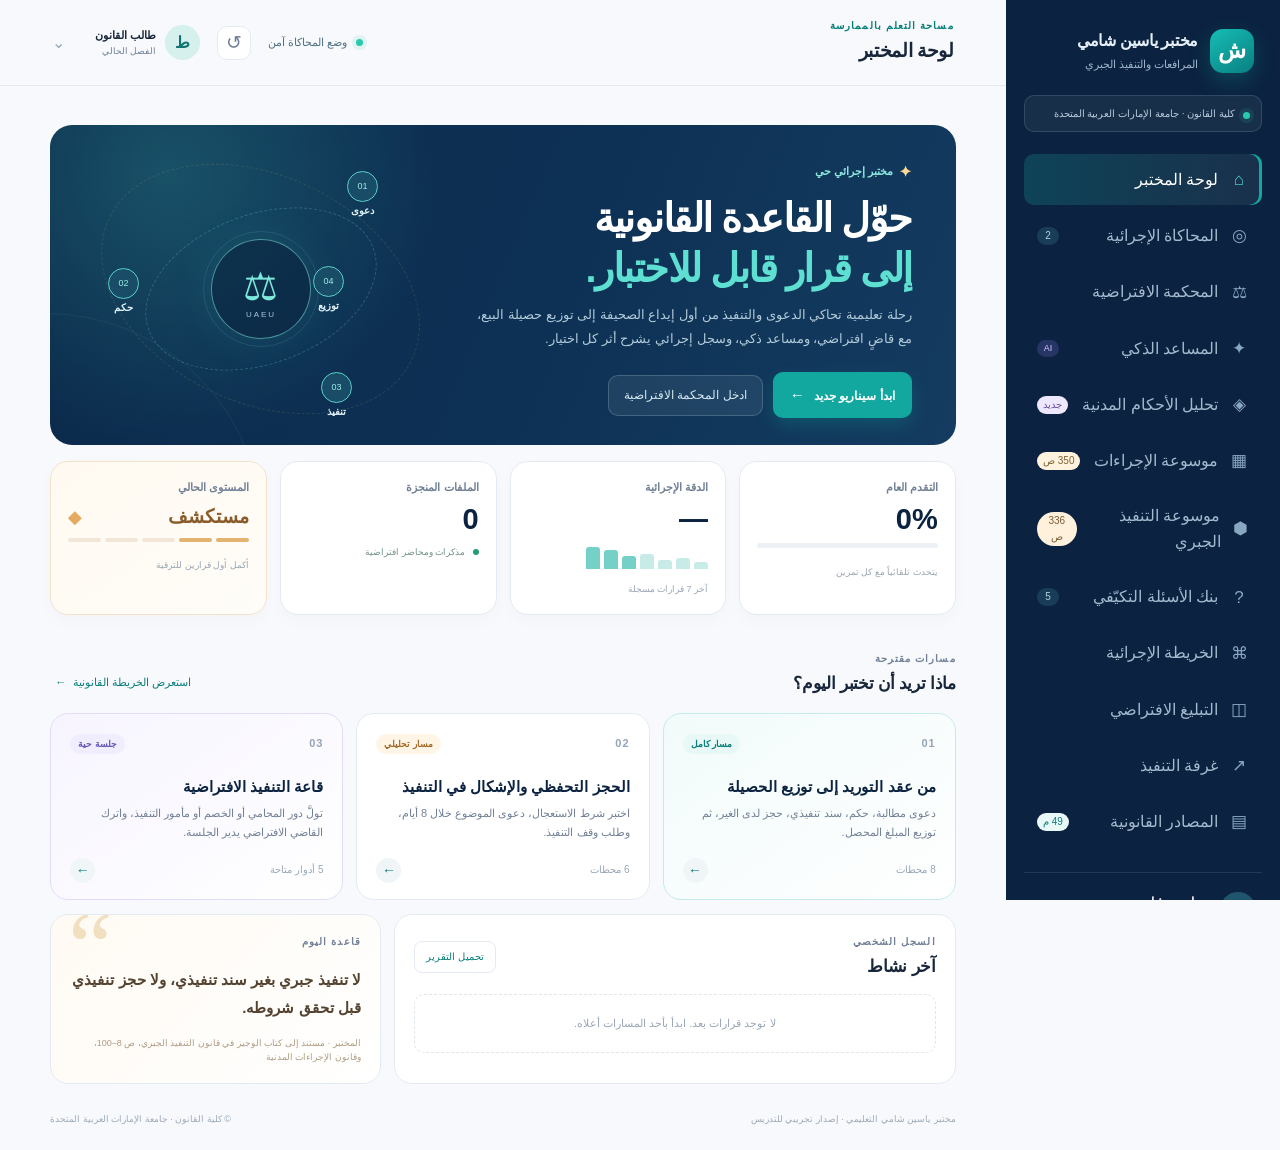
==== learning-lab/index.html @ e3702494 "إدماج المواد 50-115 في سجل قانون الإجراءات" ====
<!doctype html>
<html lang="ar" dir="rtl">
  <head>
    <meta charset="utf-8" />
    <meta name="viewport" content="width=device-width, initial-scale=1" />
    <meta name="theme-color" content="#0c2340" />
    <meta
      name="description"
      content="منصة تعليمية تفاعلية للمرافعات والتنفيذ الجبري، منجزة من طرف الدكتور ياسين شامي، كلية القانون، جامعة الإمارات العربية المتحدة."
    />
    <title>مختبر ياسين شامي | المرافعات والتنفيذ الجبري</title>
    <link rel="stylesheet" href="styles.css?v=20261008-law115" />
    <script defer src="book-data.js?v=20261008-law115"></script>
    <script defer src="book-corpus.js?v=20261008-law115"></script>
    <script defer src="enforcement-data.js?v=20261008-law115"></script>
    <script defer src="enforcement-corpus-1.js?v=20261008-law115"></script>
    <script defer src="enforcement-corpus-2.js?v=20261008-law115"></script>
    <script defer src="civil-law-data.js?v=20261008-law115"></script>
    <script defer src="app.js?v=20261008-law115"></script>
  </head>
  <body>
    <div class="app-shell">
      <aside class="sidebar" id="sidebar">
        <div class="brand-lockup">
          <div class="brand-mark" aria-hidden="true">ش</div>
          <div>
            <div class="brand-name">مختبر ياسين شامي</div>
            <div class="brand-subtitle">المرافعات والتنفيذ الجبري</div>
          </div>
        </div>

        <div class="institution-chip">
          <span class="chip-dot"></span>
          <span>كلية القانون · جامعة الإمارات العربية المتحدة</span>
        </div>

        <nav class="main-nav" aria-label="التنقل الرئيسي">
          <button class="nav-item active" data-view="dashboard">
            <span class="nav-icon">⌂</span>
            <span>لوحة المختبر</span>
          </button>
          <button class="nav-item" data-view="simulator">
            <span class="nav-icon">◎</span>
            <span>المحاكاة الإجرائية</span>
            <span class="nav-badge">2</span>
          </button>
          <button class="nav-item" data-view="court">
            <span class="nav-icon">⚖</span>
            <span>المحكمة الافتراضية</span>
          </button>
          <button class="nav-item" data-view="ai">
            <span class="nav-icon">✦</span>
            <span>المساعد الذكي</span>
            <span class="nav-badge accent">AI</span>
          </button>
          <button class="nav-item" data-view="judgment">
            <span class="nav-icon">◈</span>
            <span>تحليل الأحكام المدنية</span>
            <span class="nav-badge new">جديد</span>
          </button>
          <button class="nav-item" data-view="book">
            <span class="nav-icon">▦</span>
            <span>موسوعة الإجراءات</span>
            <span class="nav-badge book-count">350 ص</span>
          </button>
          <button class="nav-item" data-view="enforcement-book">
            <span class="nav-icon">⬢</span>
            <span>موسوعة التنفيذ الجبري</span>
            <span class="nav-badge enforcement-count">336 ص</span>
          </button>
          <button class="nav-item" data-view="quiz">
            <span class="nav-icon">?</span>
            <span>بنك الأسئلة التكيّفي</span>
            <span class="nav-badge">5</span>
          </button>
          <button class="nav-item" data-view="map">
            <span class="nav-icon">⌘</span>
            <span>الخريطة الإجرائية</span>
          </button>
          <button class="nav-item" data-view="notice">
            <span class="nav-icon">◫</span>
            <span>التبليغ الافتراضي</span>
          </button>
          <button class="nav-item" data-view="execution">
            <span class="nav-icon">↗</span>
            <span>غرفة التنفيذ</span>
          </button>
          <button class="nav-item" data-view="sources">
            <span class="nav-icon">▤</span>
            <span>المصادر القانونية</span>
            <span class="nav-badge legal-law-count">49 م</span>
          </button>
        </nav>

        <div class="sidebar-footer">
          <div class="author-card">
            <div class="author-avatar">YS</div>
            <div>
              <strong>د. ياسين شامي</strong>
              <small>مشرف المختبر · UAEU</small>
            </div>
          </div>
          <div class="privacy-note">
            <span>◉</span>
            تقدّمك محفوظ على هذا الجهاز فقط
          </div>
        </div>
      </aside>

      <main class="main-content">
        <header class="topbar">
          <div class="topbar-leading">
            <button class="mobile-menu" id="mobileMenu" aria-label="فتح القائمة">☰</button>
            <div>
              <p class="eyebrow">مساحة التعلم بالممارسة</p>
              <h1 id="viewTitle">لوحة المختبر</h1>
            </div>
          </div>
          <div class="topbar-actions">
            <div class="live-status"><span></span> وضع المحاكاة آمن</div>
            <button class="icon-button" id="resetProgress" title="إعادة ضبط التقدم" aria-label="إعادة ضبط التقدم">↺</button>
            <div class="user-pill">
              <div class="user-avatar">ط</div>
              <div>
                <strong>طالب القانون</strong>
                <small>الفصل الحالي</small>
              </div>
              <span class="chevron">⌄</span>
            </div>
          </div>
        </header>

        <div class="content-wrap">
          <section class="view active" id="view-dashboard" data-title="لوحة المختبر">
            <div class="hero-panel">
              <div class="hero-copy">
                <div class="hero-kicker"><span class="sparkle">✦</span> مختبر إجرائي حي</div>
                <h2>حوّل القاعدة القانونية<br /><em>إلى قرار قابل للاختبار.</em></h2>
                <p>
                  رحلة تعليمية تحاكي الدعوى والتنفيذ من أول إيداع الصحيفة إلى توزيع حصيلة البيع، مع قاضٍ افتراضي، ومساعد ذكي، وسجل إجرائي يشرح أثر كل اختيار.
                </p>
                <div class="hero-actions">
                  <button class="primary-button" data-view="simulator">ابدأ سيناريو جديد <span>←</span></button>
                  <button class="ghost-button" data-view="court">ادخل المحكمة الافتراضية</button>
                </div>
              </div>
              <div class="hero-visual" aria-label="مخطط الرحلة الإجرائية">
                <div class="orbit orbit-one"></div>
                <div class="orbit orbit-two"></div>
                <div class="court-seal">⚖<small>UAEU</small></div>
                <div class="orbit-node node-one"><span>01</span><b>دعوى</b></div>
                <div class="orbit-node node-two"><span>02</span><b>حكم</b></div>
                <div class="orbit-node node-three"><span>03</span><b>تنفيذ</b></div>
                <div class="orbit-node node-four"><span>04</span><b>توزيع</b></div>
              </div>
            </div>

            <div class="metric-grid">
              <article class="metric-card">
                <div class="metric-label">التقدم العام</div>
                <div class="metric-value" id="metricProgress">0%</div>
                <div class="progress-track"><span id="metricProgressBar" style="width: 0%"></span></div>
                <small>يتحدث تلقائياً مع كل تمرين</small>
              </article>
              <article class="metric-card">
                <div class="metric-label">الدقة الإجرائية</div>
                <div class="metric-value"><span id="metricAccuracy">—</span><small id="metricAccuracySuffix"></small></div>
                <div class="metric-spark"><i style="height: 28%"></i><i style="height: 44%"></i><i style="height: 38%"></i><i style="height: 62%"></i><i style="height: 54%"></i><i style="height: 76%"></i><i style="height: 88%"></i></div>
                <small>آخر 7 قرارات مسجلة</small>
              </article>
              <article class="metric-card">
                <div class="metric-label">الملفات المنجزة</div>
                <div class="metric-value" id="metricFiles">0</div>
                <div class="metric-inline"><span class="success-dot"></span> مذكرات ومحاضر افتراضية</div>
              </article>
              <article class="metric-card accent-card">
                <div class="metric-label">المستوى الحالي</div>
                <div class="metric-level"><span id="metricLevel">مستكشف</span><span class="level-icon">◆</span></div>
                <div class="level-steps"><span class="filled"></span><span class="filled"></span><span></span><span></span><span></span></div>
                <small id="metricLevelNote">أكمل أول قرارين للترقية</small>
              </article>
            </div>

            <div class="section-heading-row">
              <div>
                <p class="eyebrow">مسارات مقترحة</p>
                <h3>ماذا تريد أن تختبر اليوم؟</h3>
              </div>
              <button class="text-button" data-view="sources">استعرض الخريطة القانونية <span>←</span></button>
            </div>

            <div class="path-grid">
              <article class="path-card primary-path" data-view="simulator" data-scenario="claim">
                <div class="path-topline"><span class="path-number">01</span><span class="tag teal">مسار كامل</span></div>
                <h4>من عقد التوريد إلى توزيع الحصيلة</h4>
                <p>دعوى مطالبة، حكم، سند تنفيذي، حجز لدى الغير، ثم توزيع المبلغ المحصل.</p>
                <div class="path-footer"><span>8 محطات</span><span class="arrow-circle">←</span></div>
              </article>
              <article class="path-card" data-view="simulator" data-scenario="provisional">
                <div class="path-topline"><span class="path-number">02</span><span class="tag sand">مسار تحليلي</span></div>
                <h4>الحجز التحفظي والإشكال في التنفيذ</h4>
                <p>اختبر شرط الاستعجال، دعوى الموضوع خلال 8 أيام، وطلب وقف التنفيذ.</p>
                <div class="path-footer"><span>6 محطات</span><span class="arrow-circle">←</span></div>
              </article>
              <article class="path-card special-path" data-view="court">
                <div class="path-topline"><span class="path-number">03</span><span class="tag violet">جلسة حية</span></div>
                <h4>قاعة التنفيذ الافتراضية</h4>
                <p>تولَّ دور المحامي أو الخصم أو مأمور التنفيذ، واترك القاضي الافتراضي يدير الجلسة.</p>
                <div class="path-footer"><span>5 أدوار متاحة</span><span class="arrow-circle">←</span></div>
              </article>
            </div>

            <div class="bottom-dashboard-grid">
              <article class="activity-card">
                <div class="card-heading"><div><p class="eyebrow">السجل الشخصي</p><h3>آخر نشاط</h3></div><button class="small-button" id="downloadReport">تحميل التقرير</button></div>
                <div id="activityList" class="activity-list"><div class="empty-state">لا توجد قرارات بعد. ابدأ بأحد المسارات أعلاه.</div></div>
              </article>
              <article class="principle-card">
                <div class="principle-icon">“</div>
                <p class="eyebrow">قاعدة اليوم</p>
                <blockquote>لا تنفيذ جبري بغير سند تنفيذي، ولا حجز تنفيذي قبل تحقق شروطه.</blockquote>
                <div class="source-line">المختبر · مستند إلى كتاب الوجيز في قانون التنفيذ الجبري، ص 8–100، وقانون الإجراءات المدنية</div>
              </article>
            </div>
          </section>

          <section class="view" id="view-simulator" data-title="المحاكاة الإجرائية">
            <div class="page-intro">
              <div><p class="eyebrow">اتخذ القرار · راقب الأثر</p><h2>المحاكاة الإجرائية</h2><p>كل محطة تختبر قاعدة من الكتابين والقانون. القرار السليم يفتح المحطة التالية ويضيف إلى ملفك الإجرائي.</p></div>
              <div class="session-score"><span>رصيد الجلسة</span><strong id="simScore">0</strong><small>نقطة</small></div>
            </div>
            <div class="scenario-switcher" id="scenarioSwitcher">
              <button class="scenario-tab active" data-scenario="claim"><span>01</span><div><strong>مسار الدعوى إلى التوزيع</strong><small>مطالبة تجارية · حجز لدى الغير</small></div><b>↗</b></button>
              <button class="scenario-tab" data-scenario="provisional"><span>02</span><div><strong>الحجز التحفظي والإشكال</strong><small>استعجال · 8 أيام · وقف التنفيذ</small></div><b>↗</b></button>
            </div>
            <div class="simulator-layout">
              <article class="simulation-card">
                <div class="simulation-head"><div><span class="mini-label" id="simCaseLabel">ملف رقم UAEU–001</span><h3 id="simCaseTitle">من عقد التوريد إلى توزيع الحصيلة</h3></div><span class="status-pill" id="simStatus">المحطة 1 من 8</span></div>
                <div class="stage-track" id="stageTrack"></div>
                <div class="case-facts" id="caseFacts"></div>
                <div class="decision-area">
                  <div class="decision-header"><span class="eyebrow">قرارك الإجرائي</span><span class="decision-counter" id="decisionCounter">اختر إجابة واحدة</span></div>
                  <h4 id="decisionPrompt"></h4>
                  <div class="decision-options" id="decisionOptions"></div>
                  <div class="sim-feedback hidden" id="simFeedback"></div>
                </div>
                <div class="simulation-footer"><button class="ghost-button" id="simPrev">← المحطة السابقة</button><button class="primary-button" id="simNext" disabled>المحطة التالية →</button></div>
              </article>
              <aside class="simulation-aside">
                <div class="aside-card procedural-ledger"><div class="card-heading"><div><p class="eyebrow">السجل الحي</p><h3>أثر القرار</h3></div><span class="ledger-light"></span></div><div id="ledgerList" class="ledger-list"><div class="empty-state compact">ستظهر هنا آثار قراراتك.</div></div></div>
                <div class="aside-card source-callout"><div class="source-icon">§</div><div><p class="eyebrow">مرجع المحطة</p><h4 id="simSourceTitle">المادة 44 من قانون الإجراءات المدنية</h4><p id="simSourceText">بيانات صحيفة الدعوى واختصاص المحكمة.</p></div><button data-view="sources" class="link-button">افتح المصدر</button></div>
                <div class="aside-card hint-card"><span class="hint-icon">✦</span><div><strong>تلميح تعليمي</strong><p id="simHint">اقرأ السؤال قبل اختيار نوع الإجراء؛ بعض الآثار لا يمكن تداركها لاحقاً.</p></div></div>
              </aside>
            </div>
          </section>

          <section class="view" id="view-court" data-title="المحكمة الافتراضية">
            <div class="page-intro court-intro"><div><p class="eyebrow">جلسة محاكاة · لا أثر قانوني حقيقي</p><h2>المحكمة الافتراضية</h2><p>تدرب على المرافعة في منازعة تنفيذية، مع توزيع أدوار ديناميكي وقاضٍ افتراضي يطلب المستندات ويعلّل قراره.</p></div><div class="court-clock"><span class="live-dot"></span><strong>الجلسة مفتوحة</strong><small id="courtTurnLabel">الدور: القاضي الافتراضي</small></div></div>
            <div class="court-layout">
              <article class="court-room-card">
                <div class="court-room-header"><div class="room-title"><span class="room-seal">⚖</span><div><span class="mini-label">قاعة التنفيذ رقم 03</span><h3>منازعة مؤقتة في حجز لدى الغير</h3></div></div><span class="room-status">تسجيل الجلسة ON</span></div>
                <div class="hearing-stage"><div class="judge-desk"><div class="judge-avatar">ق</div><strong>القاضي الافتراضي</strong><small>رئيس الدائرة</small></div><div class="hearing-table"><div class="role-seat lawyer-seat"><span>مح</span><strong>المحامي</strong><small>طالب التنفيذ</small></div><div class="role-seat opponent-seat"><span>خص</span><strong>الخصم</strong><small>المنفذ ضده</small></div><div class="role-seat officer-seat"><span>من</span><strong>المُنفّذ</strong><small>مأمور التنفيذ</small></div></div></div>
                <div class="transcript" id="courtTranscript"></div>
                <div class="court-controls"><label for="courtAction">اختر مداخلتك في الجلسة</label><div class="control-row"><select id="courtAction"><option value="claim">أقدم طلب قيد الحجز وتقرير الغير</option><option value="defense">أدفع ببطلان التبليغ وعدم العلم</option><option value="objection">أطلب وقف التنفيذ مؤقتاً</option><option value="officer">أعرض محضر الحجز والتبليغ</option><option value="judge">أطلب من القاضي تحديد الأجل التالي</option></select><button class="primary-button" id="courtSpeak">تحدث في الجلسة <span>↗</span></button></div><div class="court-tip">سيحلل القاضي الافتراضي مداخلتك ويستند إلى المادة الأقرب في سجل الجلسة.</div></div>
              </article>
              <aside class="court-aside"><div class="roles-card"><div class="card-heading"><div><p class="eyebrow">التحكم في الأدوار</p><h3>من يمثّلك؟</h3></div><span class="role-count">5 أدوار</span></div><div class="role-picker" id="rolePicker"><button class="role-choice active" data-role="student"><span class="role-avatar student">ط</span><div><strong>الطالب / المحامي</strong><small>تقديم الطلبات والدفوع</small></div><i>✓</i></button><button class="role-choice" data-role="judge"><span class="role-avatar judge">ق</span><div><strong>القاضي الافتراضي</strong><small>إدارة الجلسة والتعليل</small></div><i>✓</i></button><button class="role-choice" data-role="opponent"><span class="role-avatar opponent">خ</span><div><strong>الخصم الافتراضي</strong><small>إثارة الدفوع والمنازعة</small></div><i>✓</i></button><button class="role-choice" data-role="officer"><span class="role-avatar officer">م</span><div><strong>المُنفّذ الافتراضي</strong><small>تنفيذ الإجراءات المادية</small></div><i>✓</i></button><button class="role-choice" data-role="notice"><span class="role-avatar notice">ت</span><div><strong>موظف التبليغ</strong><small>إنشاء أثر التبليغ</small></div><i>✓</i></button></div></div><div class="court-rule-card"><span class="rule-number">01</span><div><p class="eyebrow">قاعدة الجلسة</p><strong id="courtRuleTitle">الاختصاص بقاضي التنفيذ في منازعات التنفيذ الوقتية.</strong><small id="courtRuleSource">قانون الإجراءات المدنية · المادة 239</small></div></div></aside>
            </div>
          </section>

          <section class="view" id="view-ai" data-title="المساعد الذكي">
            <div class="page-intro ai-intro"><div><p class="eyebrow">Draft · Analyze · Improve</p><h2>المساعد الذكي للصياغة</h2><p>مدرب إجرائي يراجع بنية الصحيفة أو الطلب ويقترح أسئلة تحقق، مع إظهار أساس الملاحظة للطالب والأستاذ.</p></div><div class="ai-orb"><span>✦</span><small>AI<br />COACH</small></div></div>
            <div class="ai-layout"><article class="ai-workbench"><div class="workbench-tabs"><button class="workbench-tab active" data-doc-type="claim">صحيفة دعوى</button><button class="workbench-tab" data-doc-type="execution">طلب تنفيذ</button><button class="workbench-tab" data-doc-type="objection">اعتراض / إشكال</button><button class="workbench-tab" data-doc-type="notice">محضر تبليغ</button></div><div class="editor-toolbar"><span>المحرر التدريبي</span><div><button title="تنسيق">B</button><button title="قائمة">☷</button><button title="إضافة مرجع">§</button></div></div><textarea id="aiDraft" placeholder="ابدأ بكتابة مسودة إجرائية...\n\nمثال: تتقدم الشركة المدعية بصحيفة دعوى للمطالبة بقيمة التوريد..."></textarea><div class="editor-footer"><span><i class="save-dot"></i> مسودة محفوظة محلياً</span><span id="draftCount">0 كلمة</span><button class="primary-button" id="analyzeDraft">حلّل المسودة <span>✦</span></button></div></article><aside class="ai-feedback-panel"><div class="feedback-header"><div><p class="eyebrow">مراجعة فورية</p><h3>لوحة المدرب</h3></div><span class="ai-badge">AI</span></div><div id="aiResponse" class="ai-response"><div class="ai-welcome"><div class="welcome-icon">✦</div><h4>جاهز لمراجعة مسودتك</h4><p>سيبحث المساعد عن الاختصاص، الأطراف، الطلبات، المواعيد، والسند القانوني. اكتب أي مسودة ثم اضغط «حلّل».</p><div class="ai-scope"><span>اختصاص</span><span>طلبات</span><span>مواعيد</span><span>سند</span></div></div></div><div class="supervision-bar"><span class="shield">⬢</span><div><strong>إشراف الأستاذ</strong><small>الملاحظات تدريبية ولا تستبدل مراجعة عضو هيئة التدريس.</small></div><label class="switch"><input type="checkbox" id="teacherMode" checked /><span></span></label></div></aside></div><div class="ai-prompts"><p class="eyebrow">أسئلة ذكية سريعة</p><button class="prompt-chip" data-prompt="راجع لي عناصر صحيفة الدعوى واكشف البيانات الناقصة">ما البيانات الناقصة؟</button><button class="prompt-chip" data-prompt="ما المحكمة المختصة في هذا السيناريو؟">اختبر الاختصاص</button><button class="prompt-chip" data-prompt="اقترح سنداً قانونياً للحجز لدى الغير ومواعيده">اقترح السند والمواعيد</button><button class="prompt-chip" data-prompt="افحص خطر البطلان في التبليغ">افحص خطر البطلان</button></div></section>

          <section class="view" id="view-judgment" data-title="تحليل الأحكام المدنية">
            <div class="page-intro judgment-intro">
              <div><p class="eyebrow">اقرأ · استخرج · علّق</p><h2>محلّل الأحكام المدنية</h2><p>ضع نص الحكم أو القرار المدني، وسيحوّله المختبر إلى مسودة زمنية ثم إلى تعليق قانوني منظم: الوقائع، الإجراءات، الإشكال، المنطوق، التحليل، والتقييم.</p></div>
              <div class="judgment-method-badge"><span>◈</span><div><strong>منهجية التعليق على قرار</strong><small>مرحلة المسودة ← التحليل والتعليق</small></div></div>
            </div>
            <div class="judgment-method-strip">
              <div class="judgment-step active"><span>01</span><div><strong>قراءة ومسودة</strong><small>قراءة متكررة ثم الوقائع والأطراف</small></div></div>
              <div class="judgment-step"><span>02</span><div><strong>الإشكال والمنطوق</strong><small>السؤال القانوني والحل القضائي</small></div></div>
              <div class="judgment-step"><span>03</span><div><strong>التعليق</strong><small>مقدمة وعرض وخاتمة وتقييم</small></div></div>
            </div>
            <div class="judgment-layout">
              <article class="judgment-input-card">
                <div class="card-heading"><div><p class="eyebrow">الخطوة الأولى</p><h3>أدخل الحكم القضائي</h3></div><button class="small-button" id="loadJudgmentExample">جرّب مثالاً</button></div>
                <label class="judgment-label">عنوان أو رقم الحكم <input id="judgmentTitle" type="text" placeholder="مثال: حكم مسؤولية حارس الشيء" /></label>
                <label class="judgment-file-drop" for="judgmentFile"><input id="judgmentFile" type="file" accept=".pdf,.txt,.md,.html,text/plain,application/pdf" /><span class="judgment-file-icon">↥</span><span><strong>أرفق الحكم أو القرار</strong><small>PDF أو ملف نصي — أو الصق النص مباشرة أدناه</small></span><b>اختيار ملف</b></label>
                <div class="judgment-file-name" id="judgmentFileName">لم يرفق ملف بعد · النص يبقى على هذا الجهاز</div>
                <label class="judgment-label judgment-text-label"><span>نص الحكم / القرار <small id="judgmentCharCount">0 كلمة</small></span><textarea id="judgmentText" placeholder="الصق هنا نص الحكم، ويفضل أن يتضمن الوقائع والحيثيات والمنطوق.\n\nيمكنك استعمال حكم مجهول البيانات لأغراض التدريب."></textarea></label>
                <div class="judgment-source-note"><span>§</span><div><strong>منهجية التحليل المفعّلة</strong><p>استخراج ظروف القضية والمسار القضائي، صياغة الإشكال من الادعاءات والمنطوق، ثم بناء مقدمة وعرض موضوعي وشخصي وخاتمة.</p></div></div>
                <button class="primary-button full-width" id="analyzeJudgment">حلّل الحكم وفق المنهجية <span>◈</span></button>
              </article>
              <article class="judgment-result-card" id="judgmentResult">
                <div class="judgment-empty"><div class="judgment-empty-icon">◈</div><h3>تقرير التحليل سيظهر هنا</h3><p>ابدأ بإدخال نص الحكم. سيحافظ التقرير على صلته بالحكم نفسه، ولا يحوله إلى بحث نظري منفصل عنه.</p><div class="judgment-empty-list"><span>✓ مسودة الوقائع والإجراءات</span><span>✓ الإشكال القانوني والمنطوق</span><span>✓ تصميم التعليق ومواطن التقييم</span></div></div>
              </article>
            </div>
            <div class="judgment-method-note"><span>✦</span><div><strong>مرجع تربوي ظاهر داخل المنصة</strong><p>بُني هذا المسار على نموذج «التعليق على قرار: منهجية وتطبيق»؛ مع التنبيه إلى القراءة المتكررة، الموضوعية، تتبع الاجتهاد والفقه، والربط الدائم بين القاعدة ووقائع الحكم. الأداة تدريبية ويشرف الأستاذ على المخرج النهائي.</p></div><a href="https://www.josooor.com/pdfs/fourteenth/first/33.pdf" target="_blank" rel="noopener">فتح المرجع ↗</a></div>
          </section>

          <section class="view" id="view-book" data-title="موسوعة الإجراءات المدنية">
            <div class="page-intro book-intro">
              <div><p class="eyebrow">اقرأ · ابحث · طبّق</p><h2>موسوعة الكتاب الإجرائي</h2><p>فهرس تعليمي تفاعلي للمحتوى المرفوع من كتاب «الوجيز في قانون الإجراءات المدنية»، يحوّل كل باب إلى مصدر قابل للاستدعاء داخل المحاكاة والصياغة والمحكمة والاختبارات.</p></div>
              <div class="book-cover-mini"><span>الوجيز</span><strong>في قانون<br />الإجراءات المدنية</strong><small>أ.د. أحمد خليل · 350 صفحة</small></div>
            </div>
            <div class="book-stat-grid">
              <article><span class="book-stat-icon">▤</span><div><strong id="bookPageCount">350</strong><small>صفحة مفهرسة</small></div></article>
              <article><span class="book-stat-icon">◫</span><div><strong id="bookPartCount">8</strong><small>أجزاء مرفوعة</small></div></article>
              <article><span class="book-stat-icon">§</span><div><strong id="bookRuleCount">0</strong><small>قاعدة تدريبية</small></div></article>
              <article><span class="book-stat-icon">↗</span><div><strong id="bookChapterCount">0</strong><small>موضوعاً وفصلاً</small></div></article>
            </div>
            <div class="book-search-card">
              <div class="book-search-copy"><p class="eyebrow">محرك المعرفة</p><h3>ابحث في الخريطة والنص الكامل</h3><p>جرّب: «الإعلان»، «البطلان»، «الاستئناف»، «الاختصاص المحلي»، أو «الطلبات العارضة». تظهر لك القاعدة ومقطع الصفحة المرتبط بها.</p></div>
              <div class="book-search-controls"><label class="book-search-input"><span>⌕</span><input id="bookSearch" type="search" placeholder="اكتب كلمة أو مادة أو موضوعاً..." /></label><div class="book-filters" id="bookFilters"><button class="active" data-book-filter="all">الكل</button><button data-book-filter="principle">قواعد</button><button data-book-filter="chapter">الأبواب والفصول</button><button data-book-filter="part">الأجزاء</button><button data-book-filter="text">النص الكامل</button></div></div>
            </div>
            <div class="book-layout"><aside class="book-side-card"><div class="card-heading"><div><p class="eyebrow">مسارات التطبيق</p><h3>أين يعمل الكتاب؟</h3></div><span class="book-side-mark">✦</span></div><div id="bookModuleLinks" class="book-module-links"></div><div class="book-source-note"><strong>المصدر</strong><p id="bookEditionNote">مرجع تعليمي مرفوع داخل المختبر.</p></div></aside><article class="book-results-card"><div class="book-results-head"><div><p class="eyebrow">نتائج الفهرسة</p><h3 id="bookResultsTitle">خريطة الأبواب والفصول</h3></div><span class="status-pill" id="bookResultsCount">0 نتيجة</span></div><div id="bookResults" class="book-results"></div></article></div>
            <div class="book-application-card"><div><p class="eyebrow" id="bookApplicationEyebrow">قاعدة مرتبطة بالممارسة</p><h3 id="bookApplicationTitle">اختر نتيجة لتظهر طريقة توظيفها</h3><p id="bookApplicationText">ستظهر هنا روابط القاعدة بالمحاكاة، بنك الأسئلة، المساعد الذكي، المحكمة الافتراضية، وتحليل الأحكام.</p><pre id="bookApplicationExcerpt" class="book-application-excerpt hidden"></pre></div><div id="bookApplicationLinks" class="book-application-links"></div></div>
          </section>

          <section class="view enforcement-book-view" id="view-enforcement-book" data-title="موسوعة التنفيذ الجبري">
            <div class="page-intro book-intro enforcement-intro">
              <div><p class="eyebrow">السند · الحجز · الحصيلة · المنازعة</p><h2>موسوعة التنفيذ الجبري</h2><p>قاعدة علمية تفاعلية لكتاب «الوجيز في قانون التنفيذ الجبري»؛ من السند التنفيذي وأشخاص التنفيذ إلى الحجز والبيع والتوزيع ووسائل الإكراه ومنازعات التنفيذ.</p></div>
              <div class="book-cover-mini enforcement-cover"><span>الوجيز</span><strong>في قانون<br />التنفيذ الجبري</strong><small>أ.د. أحمد خليل · 336 صفحة</small></div>
            </div>
            <div class="book-stat-grid enforcement-stat-grid">
              <article><span class="book-stat-icon">▤</span><div><strong id="enforcementPageCount">336</strong><small>صفحة مصدر</small></div></article>
              <article><span class="book-stat-icon">◫</span><div><strong id="enforcementPartCount">7</strong><small>أجزاء مرفوعة</small></div></article>
              <article><span class="book-stat-icon">§</span><div><strong id="enforcementRuleCount">0</strong><small>قاعدة تنفيذية</small></div></article>
              <article><span class="book-stat-icon">↗</span><div><strong id="enforcementChapterCount">0</strong><small>باباً وفصلاً</small></div></article>
              <article><span class="book-stat-icon">▥</span><div><strong id="enforcementTextPageCount">0</strong><small>صفحة نصية</small></div></article>
            </div>
            <div class="book-search-card enforcement-search-card">
              <div class="book-search-copy"><p class="eyebrow">محرك معرفة التنفيذ</p><h3>ابحث في السند والحجز والمنازعة</h3><p>جرّب: «الصورة التنفيذية»، «الحجز التحفظي»، «التقرير بما في الذمة»، «التوزيع»، أو «الإشكال الوقتي».</p></div>
              <div class="book-search-controls"><label class="book-search-input"><span>⌕</span><input id="enforcementSearch" type="search" placeholder="اكتب إجراءً أو ميعاداً أو نوع منازعة..." /></label><div class="book-filters" id="enforcementFilters"><button class="active" data-enforcement-filter="all">الكل</button><button data-enforcement-filter="principle">قواعد</button><button data-enforcement-filter="chapter">الأبواب والفصول</button><button data-enforcement-filter="part">الأجزاء</button><button data-enforcement-filter="text">النص الكامل</button></div></div>
            </div>
            <div class="book-layout enforcement-book-layout">
              <aside class="book-side-card enforcement-side-card"><div class="card-heading"><div><p class="eyebrow">مسارات التنفيذ</p><h3>طبّق القاعدة</h3></div><span class="book-side-mark">⬢</span></div><div id="enforcementModuleLinks" class="book-module-links"></div><div class="book-source-note"><strong>مصدر التنفيذ</strong><p id="enforcementEditionNote">مرجع تعليمي مرفوع داخل المختبر.</p></div></aside>
              <article class="book-results-card"><div class="book-results-head"><div><p class="eyebrow">فهرس التنفيذ</p><h3 id="enforcementResultsTitle">أركان التنفيذ وإجراءاته</h3></div><span class="status-pill" id="enforcementResultsCount">0 نتيجة</span></div><div id="enforcementResults" class="book-results"></div></article>
            </div>
            <div class="book-application-card enforcement-application-card"><div><p class="eyebrow" id="enforcementApplicationEyebrow">قاعدة مرتبطة بالملف التنفيذي</p><h3 id="enforcementApplicationTitle">اختر نتيجة لتظهر طريقة توظيفها</h3><p id="enforcementApplicationText">ستظهر هنا صلة القاعدة بطلب التنفيذ، الحجز، البيع، التوزيع، المحكمة الافتراضية، أو الإشكال.</p><pre id="enforcementApplicationExcerpt" class="book-application-excerpt hidden"></pre></div><div id="enforcementApplicationLinks" class="book-application-links"></div></div>
          </section>

          <section class="view" id="view-quiz" data-title="بنك الأسئلة التكيّفي">
            <div class="page-intro quiz-intro"><div><p class="eyebrow">اختبر · تكيف · عالج الفجوة</p><h2>بنك الأسئلة التكيّفي</h2><p>أسئلة قصيرة تتغير بحسب إجابتك، وتحوّل الخطأ إلى مسار مراجعة قابل للتتبع.</p></div><div class="quiz-score"><span>مؤشر الإتقان</span><strong id="quizMastery">0%</strong><small id="quizProgressLabel">السؤال 1 من 5</small></div></div>
            <div class="quiz-layout"><article class="quiz-card"><div class="quiz-card-head"><div><span class="mini-label">جلسة تكيفية · Q-2026</span><h3 id="quizTopic">الاختصاص والإعلان</h3></div><span class="status-pill" id="quizDifficulty">تمهيدي</span></div><div class="quiz-progress"><span id="quizProgressBar"></span></div><div class="quiz-question"><p class="eyebrow" id="quizQuestionType">سؤال اختيار من متعدد</p><h4 id="quizPrompt"></h4><div id="quizOptions" class="quiz-options"></div><div id="quizFeedback" class="quiz-feedback hidden"></div></div><div class="quiz-footer"><span id="quizSource">مرجع السؤال سيظهر بعد الإجابة</span><button class="primary-button" id="quizNext" disabled>السؤال التالي →</button></div></article><aside class="quiz-aside"><div class="weakness-card"><div class="card-heading"><div><p class="eyebrow">لوحة الطالب</p><h3>نقاط تحتاج مراجعة</h3></div><span class="adaptive-icon">↗</span></div><div id="weaknessList" class="weakness-list"><div class="empty-state compact">أجب عن سؤالين لتظهر الإشارة.</div></div></div><div class="cohort-card"><span class="cohort-icon">◒</span><div><p class="eyebrow">إشارة للمدرّس</p><strong>أكثر موضع يتعثر فيه الطلاب</strong><p>تمييز الإعلان عن التبليغ، وربط الحجز التحفظي بدعوى الموضوع خلال 8 أيام.</p><small>مؤشر تجريبي · لا يتضمن بيانات شخصية</small></div></div></aside></div>
          </section>

          <section class="view" id="view-map" data-title="الخريطة الإجرائية">
            <div class="page-intro map-intro"><div><p class="eyebrow">ارسم المسار قبل اتخاذ القرار</p><h2>الخريطة الإجرائية</h2><p>خريطة ذهنية وانسيابية تساعدك على رؤية الترتيب، البوابات، والفروع التي قد تعيد الملف إلى نقطة سابقة.</p></div><div class="map-legend"><span><i class="legend-dot teal"></i> محطة أصلية</span><span><i class="legend-dot sand"></i> ميعاد</span><span><i class="legend-dot violet"></i> منازعة</span></div></div>
            <div class="map-switcher"><button class="active" data-map="claimMap">من الدعوى إلى التوزيع</button><button data-map="executionMap">خريطة التنفيذ والحجوزات</button></div>
            <div class="map-canvas" id="claimMap"><div class="map-caption"><span class="tag teal">المسار الأساسي</span><strong>رحلة الحق من الورقة إلى الحصيلة</strong><small>اسحب بصرك من اليمين إلى اليسار؛ كل بوابة لها أثر.</small></div><div class="map-flow"><div class="map-node primary"><span>01</span><strong>رفع الدعوى</strong><small>م 44</small></div><div class="map-connector"></div><div class="map-node primary"><span>02</span><strong>القيد والإعلان</strong><small>م 47 · م 49</small></div><div class="map-connector"></div><div class="map-node primary"><span>03</span><strong>الحكم</strong><small>قوة تنفيذية</small></div><div class="map-connector"></div><div class="map-node primary"><span>04</span><strong>طلب التنفيذ</strong><small>م 206</small></div><div class="map-connector"></div><div class="map-node primary"><span>05</span><strong>الحجز</strong><small>م 233 · 252</small></div><div class="map-connector"></div><div class="map-node primary"><span>06</span><strong>التحصيل</strong><small>بيع / تقرير الغير</small></div><div class="map-connector"></div><div class="map-node primary"><span>07</span><strong>التوزيع</strong><small>م 310</small></div></div><div class="map-branches"><div class="branch-card notice-branch"><span>بوابة الإعلان</span><p>إخفاق في إثبات الهوية أو الأثر؟</p><b>↩ عودة إلى التبليغ</b></div><div class="branch-card objection-branch"><span>بوابة المنازعة</span><p>إشكال في التنفيذ أو طلب وقف؟</p><b>↩ إلى قاضي التنفيذ · م 239</b></div></div></div>
            <div class="map-canvas hidden" id="executionMap"><div class="map-caption"><span class="tag violet">خريطة الحجوزات</span><strong>اختيار الأداة يتبع مكان المال وطبيعة الخطر</strong><small>لا تنتقل إلى البيع أو التوزيع قبل اكتمال بوابة الحجز.</small></div><div class="branch-map"><div class="map-node root"><span>00</span><strong>سند تنفيذي معلن</strong><small>انقضاء مهلة الوفاء</small></div><div class="branch-line"></div><div class="branch-columns"><div class="branch-column"><div class="map-node branch-teal"><span>01</span><strong>حجز لدى الغير</strong><small>أمر → إعلان → تقرير</small></div><div class="branch-result">تحصيل المال لدى البنك أو العميل</div></div><div class="branch-column"><div class="map-node branch-sand"><span>02</span><strong>حجز المنقولات</strong><small>جرد → محضر → بيع</small></div><div class="branch-result">حصيلة بيع المنقول</div></div><div class="branch-column"><div class="map-node branch-violet"><span>03</span><strong>الحجز التحفظي</strong><small>خطر → ضمان → 8 أيام</small></div><div class="branch-result">دعوى الموضوع أو رفع الحجز</div></div></div><div class="map-final">تجميع الحصيلة · ترتيب الدائنين · التوزيع</div></div></div>
          </section>

          <section class="view" id="view-notice" data-title="التبليغ الافتراضي">
            <div class="page-intro"><div><p class="eyebrow">هوية · وسيلة · أثر</p><h2>مختبر التبليغ الافتراضي</h2><p>صمّم واقعة تبليغ ثم اختبر سلامتها: من هو المبلّغ إليه؟ ما الوسيلة؟ وما الأثر على بدء الميعاد؟</p></div><div class="notice-stamp">SERVICE<br /><small>SIMULATION</small></div></div>
            <div class="notice-layout"><article class="notice-builder"><div class="card-heading"><div><p class="eyebrow">إنشاء محضر</p><h3>خطوة التبليغ</h3></div><span class="status-pill">تجريبي</span></div><div class="form-grid"><label>نوع المبلّغ إليه<select id="noticeTarget"><option value="person">شخص طبيعي</option><option value="company">شركة / شخص اعتباري</option><option value="unknown">موطن غير معلوم</option><option value="abroad">مقيم خارج الدولة</option></select></label><label>وسيلة التبليغ<select id="noticeMethod"><option value="electronic">تبليغ إلكتروني موثّق</option><option value="personal">تسليم شخصي</option><option value="workplace">في محل العمل</option><option value="publication">النشر</option><option value="wrong">وسيلة غير منتجة للأثر</option></select></label><label>تاريخ الإجراء<input type="date" id="noticeDate" /></label><label>إثبات الهوية<select id="noticeIdentity"><option value="verified">تم التحقق من الهوية</option><option value="delegate">استلام الوكيل / الموظف</option><option value="none">لا يوجد إثبات كافٍ</option></select></label></div><div class="notice-checks"><label><input type="checkbox" id="noticeAddress" checked /> العنوان مستخرج من السجل المعتمد</label><label><input type="checkbox" id="noticeReceipt" checked /> يوجد أثر استلام أو رفض</label><label><input type="checkbox" id="noticeLanguage" checked /> تمكين المبلّغ إليه من فهم مضمون الورقة</label></div><button class="primary-button full-width" id="generateNotice">أنشئ محضر التبليغ <span>↗</span></button></article><aside class="notice-result-card"><div class="result-placeholder" id="noticeResult"><div class="notice-icon">◫</div><h3>لم يُنشأ المحضر بعد</h3><p>غيّر أحد عناصر الواقعة ثم اطلب من النظام إصدار سجل تبليغ افتراضي.</p></div></aside></div><div class="notice-legal-strip"><div><span class="strip-icon">§</span><div><strong>المواد 6–11</strong><small>طرق الإعلان وأثره</small></div></div><div><span class="strip-icon">◷</span><div><strong>المادة 47</strong><small>القيد والرسم خلال 3 أيام عمل</small></div></div><div><span class="strip-icon">✓</span><div><strong>المادة 49</strong><small>إعلان صحيفة الدعوى خلال 10 أيام عمل</small></div></div></div></section>

          <section class="view" id="view-execution" data-title="غرفة التنفيذ">
            <div class="page-intro execution-intro"><div><p class="eyebrow">من السند إلى الوفاء</p><h2>غرفة التنفيذ الافتراضي</h2><p>افحص السند التنفيذي، اختر طريق الحجز، ثم تابع الإعلان والبيع والتوزيع في سجل زمني قابل للمراجعة.</p></div><div class="execution-balance"><small>قيمة المطالبة الافتراضية</small><strong>185,000 <b>د.إ</b></strong><span>تحديث: الآن</span></div></div>
            <div class="execution-layout"><article class="execution-board"><div class="board-header"><div><span class="mini-label">ملف التنفيذ · EX-2026-014</span><h3>شركة النور للتوريد ضد شركة المدار</h3></div><span class="status-pill green">قابل للتنفيذ</span></div><div class="execution-gates"><div class="gate done"><span>✓</span><div><strong>سند تنفيذي</strong><small>حكم نهائي مؤيد</small></div></div><div class="gate done"><span>✓</span><div><strong>إعلان السند</strong><small>تم في 06/10/2026</small></div></div><div class="gate active"><span>03</span><div><strong>إجراء الحجز</strong><small>بانتظار قرارك</small></div></div><div class="gate"><span>04</span><div><strong>البيع / التحصيل</strong><small>يفتح لاحقاً</small></div></div><div class="gate"><span>05</span><div><strong>التوزيع</strong><small>يفتح لاحقاً</small></div></div></div><div class="execution-action"><div class="action-title"><span class="eyebrow">اختر أداة التنفيذ</span><h4>ما الإجراء الأنسب لهذه الواقعة؟</h4></div><div class="execution-options" id="executionOptions"><button data-execution="garnishment"><span>▤</span><div><strong>حجز لدى الغير</strong><small>أموال المدين لدى بنك أو عميل</small></div><b>→</b></button><button data-execution="movables"><span>◈</span><div><strong>حجز المنقولات</strong><small>منقولات مملوكة للمدين</small></div><b>→</b></button><button data-execution="realestate"><span>⌂</span><div><strong>حجز العقار</strong><small>عقار مسجل باسم المدين</small></div><b>→</b></button></div><div class="execution-feedback" id="executionFeedback"><div class="feedback-placeholder"><span>↗</span> اختر أداة لرؤية تسلسلها الإجرائي.</div></div></div></article><aside class="execution-aside"><div class="timeline-card"><div class="card-heading"><div><p class="eyebrow">سجل التنفيذ</p><h3>الخط الزمني</h3></div><button class="icon-button small" id="clearExecution">↺</button></div><div class="execution-timeline" id="executionTimeline"><div class="timeline-item completed"><span>✓</span><div><strong>إيداع طلب التنفيذ</strong><small>المادة 206 · تحت إشراف قاضي التنفيذ</small></div></div><div class="timeline-item completed"><span>✓</span><div><strong>إعلان السند التنفيذي</strong><small>انقضاء مهلة الوفاء الطوعي</small></div></div><div class="timeline-item pending"><span>03</span><div><strong>انتظر اختيار نوع الحجز</strong><small>سيتولد المحضر هنا</small></div></div></div></div><div class="execution-alert"><span>!</span><div><strong>بوابة قانونية</strong><p>بعد إعلان السند التنفيذي، تمنح القاعدة العامة مهلة 7 أيام للوفاء قبل مباشرة التنفيذ الجبري.</p><small>المادة 233</small></div></div></aside></div></section>

          <section class="view" id="view-sources" data-title="المصادر القانونية">
            <div class="source-filter" id="sourceFilter"><button class="active" data-filter="all">الكل</button><button data-filter="law">نص القانون</button><button data-filter="procedure">المرافعات</button><button data-filter="execution">التنفيذ</button><button data-filter="notice">التبليغ</button><button data-filter="ai">حوكمة الذكاء الاصطناعي</button></div>
            <div class="source-grid" id="sourceGrid"><article class="source-card law-source-card" data-source="law"><span class="source-number">1–115</span><div><span class="tag teal">نص تشريعي حرفي</span><h3>قانون الإجراءات المدنية</h3><p>سجل تشريعي بحثي يضم المواد المرفقة حتى (115)، مع فهرس موضوعي، نص المادة، الكلمات المفتاحية، وروابط تطبيقها داخل المختبر.</p><small>المواد 1–115 · دفعتان مدمجتان · <button class="inline-source-button" data-law-action="open">افتح سجل المواد</button></small></div></article><article class="source-card" data-source="procedure"><span class="source-number">44</span><div><span class="tag teal">قانون الإجراءات المدنية</span><h3>بيانات صحيفة الدعوى</h3><p>اسم المحكمة، بيانات الأطراف، الطلبات والوقائع والأسانيد، بما يتيح للمحاكي فحص اكتمال الصحيفة.</p><small>المادة 44 · كتاب المرافعات ص 132–147</small></div></article><article class="source-card" data-source="notice"><span class="source-number">49</span><div><span class="tag sand">الإعلان</span><h3>ميعاد الإعلان وأثره</h3><p>اختبار وسيلة التبليغ وإثبات الهوية والعنوان والأثر الإجرائي دون اختزال المسألة في شكل الوسيلة.</p><small>المادة 49 · كتاب المرافعات ص 155–170</small></div></article><article class="source-card" data-source="procedure"><span class="source-number">47</span><div><span class="tag teal">قيد الدعوى</span><h3>الرسم خلال 3 أيام عمل</h3><p>يوظف بنك الأسئلة هذا الأجل في أسئلة الترتيب الزمني وقرارات سلامة الإيداع.</p><small>المادة 47 · كتاب المرافعات ص 150–154</small></div></article><article class="source-card" data-source="procedure"><span class="source-number">52–62</span><div><span class="tag sand">الحضور والتوكيل</span><h3>حضور الخصوم وغيابهم</h3><p>تدريب على الشطب، الخصومة الحضورية، صحة الإعلان، حدود الوكالة، والتفويض الخاص.</p><small>المواد 52–62 · الدفعة الثانية</small></div></article><article class="source-card" data-source="procedure"><span class="source-number">63–72</span><div><span class="tag teal">النيابة العامة</span><h3>تدخل النيابة ومواعيد الإخطار</h3><p>تحديد حالات التدخل الوجوبي والجوازي، وإخطار النيابة ومواعيد تقديم رأيها.</p><small>المواد 63–72 · الدفعة الثانية</small></div></article><article class="source-card" data-source="procedure"><span class="source-number">86–102</span><div><span class="tag teal">الدفوع</span><h3>الدفوع والإدخال والطلبات العارضة</h3><p>مختبر يربط نوع الدفع أو التدخل أو الطلب العارض بالتوقيت والأثر داخل الدعوى.</p><small>المواد 86–102 · الدفعة الثانية</small></div></article><article class="source-card" data-source="procedure"><span class="source-number">103–115</span><div><span class="tag sand">انقضاء الخصومة</span><h3>الوقف والانقطاع والسقوط والترك</h3><p>محاكاة أثر الوقف والانقطاع وسقوط الخصومة وانقضائها وتركها على الملف الإجرائي.</p><small>المواد 103–115 · الدفعة الثانية</small></div></article><article class="source-card" data-source="execution"><span class="source-number">233</span><div><span class="tag violet">التنفيذ</span><h3>مهلة الوفاء بعد الإعلان</h3><p>لا يبدأ التنفيذ الجبري على الأصل قبل مضي 7 أيام من إعلان السند التنفيذي، مع مراعاة الاستثناءات.</p><small>المادة 233 · كتاب التنفيذ الجبري ص 154–160</small></div></article><article class="source-card" data-source="execution"><span class="source-number">247</span><div><span class="tag violet">حجز تحفظي</span><h3>الحجز التحفظي ودعوى الموضوع</h3><p>محاكاة طلب الحجز ثم اختبار رفع دعوى الحق خلال 8 أيام، وأثر عدم الإيداع في الميعاد.</p><small>كتاب التنفيذ الجبري ص 202–229</small></div></article><article class="source-card" data-source="execution"><span class="source-number">256</span><div><span class="tag violet">حجز لدى الغير</span><h3>أمر الحجز وتقرير الغير</h3><p>يظهر في غرفة التنفيذ المسار من الأمر إلى إعلان الغير ثم التقرير بما في الذمة خلال الميعاد.</p><small>المادة 256 · كتاب التنفيذ الجبري ص 230–249</small></div></article><article class="source-card" data-source="execution"><span class="source-number">239</span><div><span class="tag violet">منازعة تنفيذ</span><h3>الإشكال الوقتي</h3><p>يمثل القاضي الافتراضي أثر الإشكال على الاستمرار في التنفيذ إلى حين الفصل، ومواعيد دعوى الموضوع.</p><small>المادة 239 · كتاب التنفيذ الجبري ص 318–326</small></div></article><article class="source-card" data-source="execution"><span class="source-number">310</span><div><span class="tag violet">توزيع</span><h3>توزيع حصيلة التنفيذ</h3><p>ينهي السيناريو مساره بتحديد وقت التوزيع بعد الحجز أو البيع أو تقرير الغير وفق الواقعة.</p><small>كتاب التنفيذ الجبري ص 251–262</small></div></article><article class="source-card" data-source="ai"><span class="source-number">AI</span><div><span class="tag dark">حوكمة</span><h3>الذكاء الاصطناعي مدرب لا قاضٍ حقيقي</h3><p>كل مخرجات المساعد الافتراضية قابلة للمراجعة، ويظل الأستاذ صاحب الإشراف التربوي والقرار التعليمي.</p><small>سياسة المنصة · لا بيانات شخصية · لا أثر قانوني</small></div></article></div>
            <div class="legal-source-browser" id="civilLawBrowser"><div class="legal-source-head"><div><p class="eyebrow">سجل تشريعي قابل للبحث</p><h3>مواد قانون الإجراءات المدنية — الدفعات المرفقة</h3><p id="civilLawScope">سيظهر نطاق الدفعات ومصدرها هنا.</p></div><div class="legal-source-meta"><span class="status-pill" id="civilLawStatus">دفعتان</span><a id="civilLawOfficialLink" href="https://uaelegislation.gov.ae/ar/legislations/1602" target="_blank" rel="noopener">النص الرسمي ↗</a></div></div><div class="legal-source-note"><span>§</span><div><strong>طريقة القراءة داخل المنصة</strong><p id="civilLawDisplayNote">النص القانوني محفوظ كما ورد في الدفعات المرفقة، مع إزالة علامات تنسيق Markdown فقط. استخدم المادة في التدريب ثم ارجع إلى المصدر الرسمي عند التحقق من آخر تعديل.</p></div></div><div class="legal-law-search"><label class="book-search-input"><span>⌕</span><input id="civilLawSearch" type="search" placeholder="ابحث برقم المادة أو كلمة أو موضوع..." /></label><div class="book-filters" id="civilLawFilters"><button class="active" data-law-filter="all">كل المواد</button><button data-law-filter="general">الأحكام العامة</button><button data-law-filter="jurisdiction">الاختصاص</button><button data-law-filter="filing">رفع الدعوى والقيد</button><button data-law-filter="notice">الإعلان والمواعيد</button><button data-law-filter="claim-value">قيمة الدعوى</button><button data-law-filter="appearance">الحضور والتوكيل</button><button data-law-filter="prosecution">النيابة العامة</button><button data-law-filter="hearings">الجلسات</button><button data-law-filter="pleadings">الدفوع والطلبات</button><button data-law-filter="termination">انقضاء الخصومة</button></div><span class="legal-search-count" id="civilLawSearchCount">115 مادة</span></div><div class="legal-source-layout"><aside class="legal-section-list" id="civilLawSectionList"></aside><div class="legal-article-column"><div class="legal-article-results" id="civilLawResults"></div><article class="legal-article-reader" id="civilLawReader"></article></div></div></div><div class="references-footer"><strong>المراجع المعتمدة في بناء المختبر</strong><span>كتاب الوجيز في قانون الإجراءات المدنية · كتاب الوجيز في قانون التنفيذ الجبري · قانون الإجراءات المدنية الإماراتي رقم 42 لسنة 2022 وتعديلاته المنشورة رسمياً · الدفعات النصية المرفقة للمواد 1–115</span><a href="https://uaelegislation.gov.ae/ar/legislations/1602" target="_blank" rel="noopener">فتح النص الرسمي ↗</a></div></section>
        </div>
        <footer class="site-footer"><span>مختبر ياسين شامي التعليمي · إصدار تجريبي للتدريس</span><span>© كلية القانون · جامعة الإمارات العربية المتحدة</span></footer>
      </main>
    </div>
    <div class="toast" id="toast" role="status" aria-live="polite"></div>
  </body>
</html>
---- learning-lab/styles.css ----
:root {
  --navy: #0b2340;
  --navy-2: #102e50;
  --navy-3: #173c63;
  --ink: #17263a;
  --muted: #718097;
  --muted-2: #9aa8b9;
  --line: #e4eaf1;
  --paper: #f7f9fc;
  --card: #ffffff;
  --teal: #12a8a0;
  --teal-dark: #087f7b;
  --teal-pale: #e8f8f6;
  --sand: #e5aa62;
  --sand-pale: #fff5e7;
  --violet: #7666d6;
  --violet-pale: #f0edff;
  --green: #299b72;
  --green-pale: #e7f7ef;
  --red: #d95d61;
  --red-pale: #fff0f1;
  --shadow: 0 18px 40px rgba(24, 48, 81, 0.08);
  --radius: 18px;
  --radius-sm: 12px;
  --font: "Segoe UI", Tahoma, Arial, sans-serif;
}

* { box-sizing: border-box; }

html { scroll-behavior: smooth; }

body {
  margin: 0;
  min-width: 320px;
  background: var(--paper);
  color: var(--ink);
  font-family: var(--font);
  line-height: 1.6;
}

button, input, textarea, select { font: inherit; }
button { cursor: pointer; }
a { color: inherit; }

.app-shell { min-height: 100vh; display: flex; }

.sidebar {
  width: 274px;
  min-height: 100vh;
  padding: 28px 18px 20px;
  background: var(--navy);
  color: #e7f0f9;
  display: flex;
  flex-direction: column;
  position: fixed;
  inset: 0 0 0 auto;
  z-index: 20;
  overflow-y: auto;
}

.brand-lockup { display: flex; gap: 12px; align-items: center; padding: 0 8px 22px; }
.brand-mark {
  width: 44px; height: 44px; border-radius: 13px; display: grid; place-items: center;
  font-size: 23px; font-weight: 800; color: white;
  background: linear-gradient(145deg, #16bdb3, #0a7f83);
  box-shadow: 0 8px 20px rgba(18, 168, 160, .25);
}
.brand-name { font-size: 16px; font-weight: 800; letter-spacing: -.3px; }
.brand-subtitle { font-size: 11px; color: #9fb5cb; margin-top: 2px; }

.institution-chip { display: flex; gap: 8px; align-items: flex-start; padding: 10px 11px; margin-bottom: 22px; border: 1px solid rgba(177, 216, 235, .16); background: rgba(255,255,255,.055); border-radius: 10px; color: #b9cbdc; font-size: 10px; line-height: 1.5; }
.chip-dot, .live-status span, .live-dot, .ledger-light { display: inline-block; width: 7px; height: 7px; flex: 0 0 7px; border-radius: 50%; background: #29c9ab; box-shadow: 0 0 0 4px rgba(41,201,171,.12); margin-top: 6px; }

.main-nav { display: grid; gap: 5px; }
.nav-item { width: 100%; padding: 12px 13px; border: 0; border-radius: 10px; display: flex; gap: 11px; align-items: center; color: #a4b9cd; background: transparent; text-align: right; transition: .2s ease; }
.nav-item:hover { color: white; background: rgba(255,255,255,.07); }
.nav-item.active { color: white; background: linear-gradient(90deg, rgba(26, 181, 170, .22), rgba(255,255,255,.06)); box-shadow: inset -3px 0 var(--teal); }
.nav-icon { width: 20px; text-align: center; color: #89a7c1; font-size: 17px; }
.nav-item.active .nav-icon { color: #48d9ca; }
.nav-badge { margin-right: auto; padding: 1px 6px; min-width: 22px; border-radius: 20px; color: #abd4e1; background: rgba(88, 179, 198, .18); font-size: 10px; text-align: center; }
.nav-badge.accent { color: #d6c9ff; background: rgba(118,102,214,.25); font-size: 9px; }

.sidebar-footer { margin-top: auto; padding-top: 25px; }
.author-card { display: flex; align-items: center; gap: 10px; border-top: 1px solid rgba(190, 212, 231, .12); padding: 19px 6px 13px; }
.author-avatar, .user-avatar { display: grid; place-items: center; border-radius: 50%; font-weight: 800; }
.author-avatar { width: 36px; height: 36px; color: #d9fcf6; background: #1f556d; font-size: 11px; }
.author-card strong { display: block; font-size: 12px; color: white; }
.author-card small { display: block; color: #88a4ba; font-size: 10px; }
.privacy-note { display: flex; gap: 8px; align-items: center; padding: 9px 6px; color: #81a2bb; font-size: 10px; }
.privacy-note span { color: #38c8b1; }

.main-content { width: calc(100% - 274px); margin-right: 274px; min-height: 100vh; }
.topbar { height: 86px; padding: 18px 5.2%; display: flex; align-items: center; justify-content: space-between; gap: 18px; border-bottom: 1px solid var(--line); background: rgba(247,249,252,.92); position: sticky; top: 0; z-index: 10; backdrop-filter: blur(16px); }
.topbar-leading { display: flex; gap: 12px; align-items: center; }
.topbar h1 { font-size: 19px; margin: 0; letter-spacing: -.35px; }
.eyebrow { color: var(--muted); font-size: 10px; font-weight: 800; letter-spacing: 1.1px; text-transform: uppercase; margin: 0 0 2px; }
.topbar .eyebrow { color: var(--teal-dark); }
.topbar-actions { display: flex; gap: 17px; align-items: center; }
.live-status { display: flex; gap: 9px; align-items: center; color: #527084; font-size: 11px; white-space: nowrap; }
.live-status span { margin: 0; }
.icon-button { width: 34px; height: 34px; border: 1px solid var(--line); border-radius: 10px; background: white; color: var(--muted); display: grid; place-items: center; font-size: 19px; transition: .2s; }
.icon-button:hover { color: var(--teal-dark); border-color: #b4ded9; background: var(--teal-pale); }
.icon-button.small { width: 28px; height: 28px; border-radius: 8px; font-size: 15px; }
.user-pill { display: flex; gap: 9px; align-items: center; min-width: 148px; }
.user-avatar { width: 35px; height: 35px; color: #0f7473; background: #d5f0ed; }
.user-pill strong { display: block; font-size: 11px; }
.user-pill small { display: block; color: var(--muted); font-size: 9px; }
.chevron { color: var(--muted-2); font-size: 16px; margin-right: auto; }
.mobile-menu { display: none; border: 0; background: transparent; color: var(--navy); font-size: 22px; padding: 2px 5px; }

.content-wrap { width: min(1350px, 90%); margin: 0 auto; padding: 39px 0 26px; }
.view { display: none; animation: rise .35s ease both; }
.view.active { display: block; }
@keyframes rise { from { opacity: 0; transform: translateY(5px); } to { opacity: 1; transform: translateY(0); } }

.hero-panel { min-height: 310px; border-radius: 22px; padding: 35px 44px 27px 48px; background: radial-gradient(circle at 13% 15%, rgba(72, 218, 199, .22), transparent 33%), linear-gradient(112deg, #0b294a 0%, #0d3155 55%, #143c60 100%); color: white; display: flex; justify-content: space-between; gap: 25px; overflow: hidden; position: relative; }
.hero-panel:after { content: ""; position: absolute; width: 430px; height: 430px; border: 1px solid rgba(142,208,225,.08); border-radius: 50%; left: -220px; bottom: -300px; }
.hero-copy { width: 54%; position: relative; z-index: 1; }
.hero-kicker { color: #8de8de; font-weight: 700; font-size: 11px; display: flex; gap: 6px; align-items: center; }
.sparkle { color: #ffd992; font-size: 15px; }
.hero-copy h2 { margin: 10px 0 10px; font-size: clamp(28px, 3.1vw, 43px); line-height: 1.25; letter-spacing: -1.5px; }
.hero-copy h2 em { color: #5de0d1; font-style: normal; }
.hero-copy p { max-width: 560px; color: #b2cad9; font-size: 13px; line-height: 1.85; margin: 0; }
.hero-actions { display: flex; gap: 10px; align-items: center; margin-top: 21px; }
.primary-button, .ghost-button, .text-button, .small-button, .link-button { border: 0; transition: .2s ease; }
.primary-button { background: var(--teal); color: white; border-radius: 10px; padding: 11px 17px; font-weight: 700; font-size: 12px; box-shadow: 0 7px 17px rgba(18, 168, 160, .23); }
.primary-button:hover { background: #16bab0; transform: translateY(-1px); box-shadow: 0 10px 20px rgba(18, 168, 160, .28); }
.primary-button:disabled { opacity: .45; cursor: not-allowed; box-shadow: none; transform: none; }
.primary-button span { margin-right: 6px; font-size: 15px; }
.ghost-button { background: rgba(255,255,255,.07); border: 1px solid rgba(212, 238, 243, .2); color: #d4e9f1; border-radius: 10px; padding: 10px 15px; font-size: 12px; }
.ghost-button:hover { background: rgba(255,255,255,.14); color: white; }
.hero-visual { width: 40%; min-height: 250px; position: relative; display: grid; place-items: center; }
.court-seal { width: 100px; height: 100px; border-radius: 50%; display: flex; flex-direction: column; gap: 1px; justify-content: center; align-items: center; border: 1px solid rgba(123,229,217,.55); outline: 1px solid rgba(123,229,217,.13); outline-offset: 7px; color: #7ce8db; font-size: 39px; position: relative; z-index: 2; background: rgba(10, 35, 61, .56); box-shadow: 0 0 45px rgba(63,198,190,.12); }
.court-seal small { font-size: 8px; letter-spacing: 2px; color: #a9c7d9; margin-top: -10px; }
.orbit { position: absolute; border: 1px dashed rgba(123,215,218,.28); border-radius: 50%; }
.orbit-one { width: 240px; height: 150px; transform: rotate(-20deg); }
.orbit-two { width: 335px; height: 228px; transform: rotate(25deg); border-color: rgba(221, 176, 103, .17); }
.orbit-node { position: absolute; display: flex; flex-direction: column; align-items: center; line-height: 1; color: #e0f1f5; z-index: 3; }
.orbit-node span { width: 31px; height: 31px; display: grid; place-items: center; background: #194c67; border: 1px solid #58cfc7; border-radius: 50%; color: #9cece3; font-size: 9px; margin-bottom: 4px; }
.orbit-node b { font-size: 10px; font-weight: 600; }
.node-one { top: 11px; right: 14%; }.node-two { top: 42%; left: 3%; }.node-three { bottom: 1px; right: 22%; }.node-four { top: 41%; left: 66%; }

.metric-grid { display: grid; grid-template-columns: repeat(4, 1fr); gap: 13px; margin-top: 16px; }
.metric-card { min-height: 132px; padding: 17px 17px 14px; border: 1px solid var(--line); border-radius: var(--radius); background: var(--card); box-shadow: 0 7px 18px rgba(22,46,75,.025); }
.metric-card.accent-card { background: linear-gradient(145deg, #fff9f0, #fffdf9); border-color: #f2e2ca; }
.metric-label { color: var(--muted); font-size: 11px; font-weight: 700; }
.metric-value { font-size: 29px; line-height: 1.25; font-weight: 800; color: var(--navy); margin: 4px 0 3px; }
.metric-value small { font-size: 11px; color: var(--green); margin-right: 2px; vertical-align: middle; }
.progress-track { width: 100%; height: 5px; margin: 6px 0 9px; border-radius: 20px; background: #edf1f5; overflow: hidden; }
.progress-track span { display: block; height: 100%; border-radius: inherit; background: linear-gradient(90deg, var(--teal), #61d5c9); transition: width .3s; }
.metric-card small { color: #99a5b3; font-size: 9px; }
.metric-spark { height: 25px; display: flex; align-items: end; gap: 4px; margin: 7px 0 5px; }
.metric-spark i { display: block; width: 14px; border-radius: 3px 3px 0 0; background: #c7ebe7; }
.metric-spark i:nth-last-child(-n+3) { background: #75d1c8; }
.metric-inline { color: #739283; font-size: 9px; margin: 8px 0 12px; }
.success-dot { width: 6px; height: 6px; display: inline-block; border-radius: 50%; background: var(--green); margin-left: 5px; }
.metric-level { display: flex; justify-content: space-between; align-items: center; font-size: 19px; font-weight: 800; color: #8a5c2b; margin: 5px 0 6px; }
.level-icon { color: var(--sand); font-size: 17px; }
.level-steps { display: flex; gap: 4px; margin-bottom: 8px; }
.level-steps span { display: block; height: 4px; flex: 1; border-radius: 4px; background: #f1e6d7; }.level-steps span.filled { background: #e3b370; }

.section-heading-row { display: flex; justify-content: space-between; gap: 15px; align-items: end; margin: 36px 0 16px; }
.section-heading-row h3, .card-heading h3 { margin: 3px 0 0; font-size: 17px; letter-spacing: -.3px; }
.text-button { background: transparent; color: var(--teal-dark); font-size: 11px; padding: 5px; }.text-button:hover { color: var(--navy); }.text-button span { margin-right: 4px; }
.path-grid { display: grid; grid-template-columns: repeat(3, 1fr); gap: 13px; }
.path-card { min-height: 178px; padding: 20px 19px 16px; border: 1px solid var(--line); border-radius: var(--radius); background: var(--card); cursor: pointer; transition: .22s ease; display: flex; flex-direction: column; }
.path-card:hover { transform: translateY(-3px); border-color: #b9deda; box-shadow: var(--shadow); }.path-card.primary-path { background: linear-gradient(145deg,#f1fbfa,#fff); border-color: #c4ebe7; }.path-card.special-path { background: linear-gradient(145deg,#f7f4ff,#fff); border-color: #e1dcfc; }
.path-topline, .path-footer { display: flex; align-items: center; justify-content: space-between; }.path-number { color: #93a4b8; font-size: 11px; font-weight: 800; letter-spacing: 1px; }.tag { display: inline-flex; align-items: center; padding: 3px 8px; border-radius: 20px; font-size: 9px; font-weight: 800; }.tag.teal { color: var(--teal-dark); background: var(--teal-pale); }.tag.sand { color: #a36a28; background: var(--sand-pale); }.tag.violet { color: #6756b5; background: var(--violet-pale); }.tag.dark { color: #506276; background: #edf1f5; }
.path-card h4 { margin: 21px 0 5px; font-size: 15px; color: var(--navy); }.path-card p { margin: 0; color: var(--muted); font-size: 11px; line-height: 1.7; }.path-footer { margin-top: auto; padding-top: 16px; color: #9aa7b7; font-size: 10px; }.arrow-circle { width: 25px; height: 25px; display: grid; place-items: center; border-radius: 50%; background: #f0f5f7; color: var(--teal-dark); font-size: 14px; }
.bottom-dashboard-grid { display: grid; grid-template-columns: 1.7fr 1fr; gap: 13px; margin-top: 14px; }.activity-card, .principle-card { border: 1px solid var(--line); border-radius: var(--radius); background: var(--card); padding: 19px; }.card-heading { display: flex; justify-content: space-between; gap: 12px; align-items: center; }.small-button { padding: 7px 11px; border: 1px solid var(--line); background: white; color: var(--teal-dark); border-radius: 8px; font-size: 10px; }.small-button:hover { border-color: #9adad5; background: var(--teal-pale); }.activity-list { margin-top: 14px; }.empty-state { padding: 20px; text-align: center; color: var(--muted-2); font-size: 11px; border: 1px dashed #dfe6ed; border-radius: 10px; }.empty-state.compact { padding: 14px 8px; border: 0; }.activity-row { display: flex; gap: 11px; align-items: center; padding: 10px 0; border-bottom: 1px solid #f0f3f6; }.activity-row:last-child { border-bottom: 0; }.activity-mark { width: 27px; height: 27px; display: grid; place-items: center; border-radius: 9px; color: var(--teal-dark); background: var(--teal-pale); font-size: 13px; }.activity-row strong { display: block; font-size: 11px; }.activity-row small { color: var(--muted-2); font-size: 9px; }.activity-score { margin-right: auto; color: var(--green); font-size: 10px; font-weight: 800; }.principle-card { position: relative; overflow: hidden; background: linear-gradient(135deg,#fffaf3,#fff); }.principle-icon { position: absolute; top: -18px; left: 17px; color: #f1dfbf; font-family: Georgia,serif; font-size: 100px; line-height: 1; }.principle-card .eyebrow, .principle-card blockquote, .principle-card .source-line { position: relative; }.principle-card blockquote { margin: 16px 0 13px; color: #544331; font-size: 15px; line-height: 1.9; font-weight: 700; }.source-line { color: #ad9b83; font-size: 9px; }

.site-footer { width: min(1350px, 90%); margin: 0 auto; padding: 2px 0 23px; display: flex; justify-content: space-between; gap: 15px; color: #9da9b8; font-size: 9px; }

/* Shared page components */
.page-intro { display: flex; justify-content: space-between; align-items: start; gap: 20px; margin-bottom: 26px; }.page-intro h2 { margin: 3px 0 4px; font-size: 29px; letter-spacing: -.8px; color: var(--navy); }.page-intro p:not(.eyebrow) { color: var(--muted); max-width: 690px; font-size: 12px; margin: 0; }.session-score { min-width: 105px; padding: 12px 15px; border: 1px solid #ccebe7; border-radius: 12px; background: var(--teal-pale); text-align: center; }.session-score span, .session-score small { display: block; color: #5b9291; font-size: 9px; }.session-score strong { color: var(--teal-dark); font-size: 25px; line-height: 1.2; }.scenario-switcher { display: grid; grid-template-columns: 1fr 1fr; gap: 12px; margin-bottom: 14px; }.scenario-tab { display: flex; align-items: center; gap: 12px; text-align: right; padding: 13px 15px; border: 1px solid var(--line); border-radius: 12px; background: white; color: var(--ink); transition: .2s; }.scenario-tab:hover, .scenario-tab.active { border-color: #a8dcd7; background: #f0fbfa; }.scenario-tab > span { color: #9aacbd; font-weight: 800; font-size: 11px; }.scenario-tab div { flex: 1; }.scenario-tab strong, .scenario-tab small { display: block; }.scenario-tab strong { font-size: 11px; }.scenario-tab small { color: var(--muted); font-size: 9px; }.scenario-tab b { color: var(--teal-dark); font-size: 15px; }
.simulator-layout, .court-layout, .notice-layout, .execution-layout, .ai-layout { display: grid; grid-template-columns: minmax(0, 1.8fr) minmax(280px, .9fr); gap: 14px; }.simulation-card, .court-room-card, .notice-builder, .execution-board, .ai-workbench, .ai-feedback-panel { border: 1px solid var(--line); border-radius: var(--radius); background: white; box-shadow: 0 8px 22px rgba(20,45,75,.03); }.simulation-card { padding: 23px; }.simulation-head, .board-header, .court-room-header { display: flex; justify-content: space-between; align-items: start; gap: 20px; }.mini-label { color: #94a2b2; font-size: 9px; letter-spacing: .5px; }.simulation-head h3, .board-header h3, .court-room-header h3 { margin: 4px 0 0; font-size: 17px; color: var(--navy); }.status-pill { display: inline-flex; white-space: nowrap; padding: 5px 9px; border-radius: 20px; background: #eff3f6; color: #617388; font-size: 9px; font-weight: 800; }.status-pill.green { color: var(--green); background: var(--green-pale); }.stage-track { display: grid; grid-template-columns: repeat(8, 1fr); gap: 5px; margin: 23px 0 19px; }.stage-item { min-width: 0; }.stage-line { height: 5px; border-radius: 4px; background: #e9eef3; margin-bottom: 6px; }.stage-item.active .stage-line, .stage-item.done .stage-line { background: var(--teal); }.stage-item.done .stage-line { opacity: .6; }.stage-item span { display: block; overflow: hidden; white-space: nowrap; color: #9aa7b5; font-size: 8px; text-overflow: ellipsis; }.stage-item.active span { color: var(--teal-dark); font-weight: 800; }.case-facts { display: flex; gap: 7px; flex-wrap: wrap; min-height: 38px; margin-bottom: 17px; }.fact-chip { padding: 5px 9px; color: #63758a; font-size: 9px; background: #f7f9fb; border: 1px solid #e8edf2; border-radius: 7px; }.decision-area { padding: 18px 0 6px; border-top: 1px solid #eef2f5; }.decision-header { display: flex; justify-content: space-between; align-items: center; }.decision-counter { color: #a0acb8; font-size: 9px; }.decision-area h4 { margin: 7px 0 14px; font-size: 15px; line-height: 1.7; }.decision-options { display: grid; gap: 8px; }.decision-button { display: flex; gap: 10px; align-items: center; width: 100%; padding: 11px 12px; border: 1px solid #e5ebf0; border-radius: 10px; background: #fbfcfd; color: #4d6074; text-align: right; font-size: 11px; transition: .2s; }.decision-button:hover { border-color: #9edbd5; background: #f1fbfa; color: var(--navy); }.decision-button .option-letter { width: 22px; height: 22px; flex: 0 0 22px; display: grid; place-items: center; border-radius: 7px; color: #7d91a5; background: #edf1f4; font-size: 10px; font-weight: 800; }.decision-button.correct { border-color: #9fe1ce; background: #f0fbf6; color: #236e5b; }.decision-button.correct .option-letter { color: white; background: var(--green); }.decision-button.incorrect { border-color: #f0b9bc; background: #fff5f5; color: #a54b50; }.decision-button.incorrect .option-letter { color: white; background: var(--red); }.sim-feedback { display: flex; gap: 10px; align-items: start; padding: 12px; margin-top: 12px; border-radius: 10px; font-size: 10px; line-height: 1.7; }.sim-feedback.success { color: #2d705d; background: var(--green-pale); }.sim-feedback.error { color: #9e5155; background: var(--red-pale); }.sim-feedback strong { display: block; }.hidden { display: none !important; }.simulation-footer { display: flex; justify-content: space-between; gap: 12px; padding-top: 17px; margin-top: 11px; border-top: 1px solid #eef2f5; }.simulation-footer .ghost-button { color: var(--muted); border-color: var(--line); background: white; }.simulation-footer .ghost-button:hover { color: var(--teal-dark); background: var(--teal-pale); }
.simulation-aside { display: grid; gap: 14px; align-content: start; }.aside-card { padding: 18px; border: 1px solid var(--line); border-radius: var(--radius); background: white; }.procedural-ledger { min-height: 195px; }.ledger-light { margin: 0; }.ledger-list { margin-top: 14px; }.ledger-row { display: grid; grid-template-columns: 19px 1fr auto; gap: 8px; align-items: start; padding: 8px 0; border-bottom: 1px solid #f0f3f6; }.ledger-row:last-child { border-bottom: 0; }.ledger-row i { width: 18px; height: 18px; display: grid; place-items: center; border-radius: 6px; color: white; background: var(--teal); font-size: 9px; font-style: normal; }.ledger-row strong { display: block; font-size: 10px; }.ledger-row small { color: var(--muted); font-size: 8px; }.ledger-score { color: var(--green); font-size: 9px; font-weight: 800; }.source-callout { display: grid; grid-template-columns: 31px 1fr; gap: 10px; background: linear-gradient(145deg, #f4fbfb, #fff); border-color: #d8eeec; }.source-icon { width: 30px; height: 30px; display: grid; place-items: center; color: var(--teal-dark); background: var(--teal-pale); border-radius: 9px; font-size: 16px; }.source-callout h4 { margin: 6px 0 3px; font-size: 11px; }.source-callout p { margin: 0; color: var(--muted); font-size: 9px; line-height: 1.6; }.link-button { grid-column: 2; justify-self: start; margin-top: 5px; padding: 0; color: var(--teal-dark); background: none; font-size: 9px; font-weight: 800; }.hint-card { display: flex; gap: 10px; background: #fffaf2; border-color: #f3e4ce; }.hint-icon { color: #d59b50; font-size: 19px; }.hint-card strong { font-size: 10px; color: #896534; }.hint-card p { margin: 3px 0 0; color: #9d8565; font-size: 9px; line-height: 1.6; }

/* Court */
.court-intro { align-items: center; }.court-clock { min-width: 170px; padding: 11px 15px; border: 1px solid #d9e9e6; border-radius: 12px; background: #fbfffe; }.court-clock span { display: inline-block; width: 6px; height: 6px; border-radius: 50%; margin-left: 5px; background: var(--green); }.court-clock strong { color: var(--green); font-size: 10px; }.court-clock small { display: block; color: var(--muted); font-size: 9px; margin-top: 3px; }.court-room-card { overflow: hidden; }.court-room-header { padding: 20px 22px; border-bottom: 1px solid #edf1f4; }.room-title { display: flex; gap: 11px; align-items: center; }.room-seal { width: 39px; height: 39px; display: grid; place-items: center; color: #5e56ad; background: var(--violet-pale); border-radius: 11px; font-size: 20px; }.room-status { color: #a06166; background: #fff1f2; padding: 5px 9px; border-radius: 20px; font-size: 9px; }.hearing-stage { min-height: 209px; position: relative; padding: 22px; background: linear-gradient(180deg,#eef7f9,#f8fbfc 60%, #f4f1ed); overflow: hidden; }.hearing-stage:before { content:""; position: absolute; inset: 54px 18% auto; height: 1px; background: #d8e2e4; }.judge-desk { position: relative; z-index: 1; width: 150px; margin: 0 auto; text-align: center; }.judge-avatar { width: 55px; height: 55px; display: grid; place-items: center; margin: auto; border-radius: 50%; color: white; background: linear-gradient(145deg,#7f73df,#554baf); box-shadow: 0 8px 17px rgba(84,74,173,.2); font-size: 21px; font-weight: 800; }.judge-desk strong, .judge-desk small { display: block; }.judge-desk strong { margin-top: 5px; font-size: 11px; }.judge-desk small { color: #8992ad; font-size: 9px; }.hearing-table { display: flex; justify-content: space-between; max-width: 86%; margin: 26px auto 0; position: relative; z-index: 1; }.role-seat { min-width: 100px; text-align: center; }.role-seat span { width: 31px; height: 31px; display: grid; place-items: center; margin: auto; border-radius: 50%; font-size: 10px; font-weight: 800; }.lawyer-seat span { background: #dbf3ef; color: var(--teal-dark); }.opponent-seat span { background: #fff0d9; color: #a36c31; }.officer-seat span { background: #e5e2fa; color: #6656b8; }.role-seat strong, .role-seat small { display: block; }.role-seat strong { margin-top: 3px; font-size: 10px; }.role-seat small { color: var(--muted); font-size: 8px; }.transcript { max-height: 265px; overflow-y: auto; padding: 15px 20px 3px; }.transcript-row { display: flex; gap: 9px; align-items: start; padding: 10px 0; border-bottom: 1px solid #f0f3f5; }.transcript-row:last-child { border-bottom: 0; }.transcript-avatar { width: 23px; height: 23px; flex: 0 0 23px; display: grid; place-items: center; border-radius: 7px; color: white; font-size: 9px; font-weight: 800; }.transcript-row.judge .transcript-avatar { background: var(--violet); }.transcript-row.lawyer .transcript-avatar { background: var(--teal); }.transcript-row.opponent .transcript-avatar { background: var(--sand); }.transcript-row.officer .transcript-avatar { background: #5e6f9e; }.transcript-row.notice .transcript-avatar { background: #8796a2; }.transcript-row strong { display: block; font-size: 9px; }.transcript-row p { margin: 1px 0 0; color: #64758a; font-size: 10px; line-height: 1.65; }.court-controls { padding: 16px 20px 20px; border-top: 1px solid #edf1f4; background: #fcfdfe; }.court-controls label { display: block; color: var(--muted); font-size: 10px; margin-bottom: 7px; }.control-row { display: flex; gap: 8px; }.control-row select { min-width: 0; flex: 1; padding: 10px 11px; border: 1px solid #e0e7ec; border-radius: 9px; color: #4a5d71; background: white; font-size: 10px; }.control-row .primary-button { white-space: nowrap; }.court-tip { color: #a0adba; font-size: 9px; margin-top: 8px; }.court-aside { display: grid; gap: 14px; align-content: start; }.roles-card { padding: 18px; border: 1px solid var(--line); border-radius: var(--radius); background: white; }.role-count { color: #8c9bae; font-size: 9px; }.role-picker { margin-top: 13px; display: grid; gap: 5px; }.role-choice { display: flex; align-items: center; gap: 9px; padding: 9px; border: 1px solid transparent; border-radius: 9px; background: transparent; color: var(--ink); text-align: right; }.role-choice:hover, .role-choice.active { border-color: #d6e8ec; background: #f6fbfb; }.role-choice i { margin-right: auto; color: var(--teal); font-size: 12px; font-style: normal; opacity: 0; }.role-choice.active i { opacity: 1; }.role-avatar { width: 29px; height: 29px; flex: 0 0 29px; display: grid; place-items: center; border-radius: 9px; font-size: 10px; font-weight: 800; }.role-avatar.student { color: var(--teal-dark); background: var(--teal-pale); }.role-avatar.judge { color: #6657b2; background: var(--violet-pale); }.role-avatar.opponent { color: #a26d31; background: var(--sand-pale); }.role-avatar.officer { color: #5d6f9d; background: #edf0f9; }.role-avatar.notice { color: #6c7d88; background: #edf1f3; }.role-choice strong, .role-choice small { display: block; }.role-choice strong { font-size: 10px; }.role-choice small { color: var(--muted); font-size: 8px; }.court-rule-card { display: flex; gap: 12px; padding: 17px; border: 1px solid #eee5d5; border-radius: var(--radius); background: #fffaf2; }.rule-number { color: #d59b50; font-size: 25px; font-weight: 800; line-height: 1; }.court-rule-card strong { display: block; color: #715a39; font-size: 10px; line-height: 1.6; }.court-rule-card small { display: block; color: #ad9575; font-size: 8px; margin-top: 4px; }

/* AI */
.ai-intro { align-items: center; }.ai-orb { width: 71px; height: 71px; display: flex; align-items: center; justify-content: center; gap: 3px; flex-direction: column; border-radius: 50%; color: #e3dcff; background: radial-gradient(circle at 35% 27%, #998df0, #5146a8); box-shadow: 0 12px 25px rgba(82,70,170,.18); }.ai-orb span { font-size: 20px; line-height: .8; }.ai-orb small { color: #ddd7ff; text-align: center; font-size: 7px; letter-spacing: 1px; line-height: 1.05; }.ai-workbench { overflow: hidden; }.workbench-tabs { display: flex; gap: 3px; padding: 7px 10px 0; border-bottom: 1px solid #edf1f4; background: #fbfcfd; }.workbench-tab { padding: 11px 13px; border: 0; border-bottom: 2px solid transparent; background: transparent; color: var(--muted); font-size: 10px; }.workbench-tab:hover, .workbench-tab.active { color: var(--teal-dark); border-color: var(--teal); }.editor-toolbar { display: flex; align-items: center; justify-content: space-between; padding: 13px 18px 7px; color: #a4afbd; font-size: 9px; }.editor-toolbar button { width: 25px; height: 23px; border: 1px solid #e7ecf0; border-radius: 5px; color: #75899c; background: white; margin-right: 4px; font-size: 10px; }.ai-workbench textarea { width: 100%; height: 276px; padding: 12px 18px; resize: vertical; outline: none; border: 0; border-top: 1px solid #f2f4f6; color: #34485e; font-size: 12px; line-height: 2; }.ai-workbench textarea::placeholder { color: #b4beca; }.editor-footer { display: flex; align-items: center; gap: 13px; padding: 11px 18px; border-top: 1px solid #edf1f4; color: #a4afbb; font-size: 9px; }.editor-footer .primary-button { margin-right: auto; }.save-dot { display: inline-block; width: 6px; height: 6px; background: var(--green); border-radius: 50%; margin-left: 4px; }.ai-feedback-panel { display: flex; flex-direction: column; overflow: hidden; }.feedback-header { display: flex; align-items: center; justify-content: space-between; padding: 18px; border-bottom: 1px solid #edf1f4; }.ai-badge { padding: 3px 6px; color: #6657b4; background: var(--violet-pale); border-radius: 6px; font-size: 9px; font-weight: 800; }.ai-response { flex: 1; min-height: 300px; padding: 21px 18px; }.ai-welcome { text-align: center; padding: 15px 8px; }.welcome-icon { width: 45px; height: 45px; display: grid; place-items: center; margin: 0 auto 12px; border-radius: 13px; color: #6e5dc2; background: var(--violet-pale); font-size: 22px; }.ai-welcome h4 { margin: 0; font-size: 13px; }.ai-welcome p { color: var(--muted); font-size: 10px; line-height: 1.8; }.ai-scope { display: flex; justify-content: center; flex-wrap: wrap; gap: 5px; margin-top: 12px; }.ai-scope span { padding: 4px 7px; color: #697d91; background: #f2f5f7; border-radius: 6px; font-size: 8px; }.ai-result-score { display: flex; align-items: center; gap: 12px; margin-bottom: 14px; }.score-ring { width: 50px; height: 50px; display: grid; place-items: center; border: 5px solid #b9e7df; border-top-color: var(--teal); border-radius: 50%; color: var(--teal-dark); font-weight: 800; font-size: 12px; }.ai-result-score strong { display: block; font-size: 12px; }.ai-result-score small { display: block; color: var(--muted); font-size: 9px; }.ai-feedback-list { display: grid; gap: 8px; }.ai-feedback-item { padding: 9px 10px; border-radius: 8px; background: #f7f9fb; border-right: 3px solid #a9bbc8; }.ai-feedback-item.ok { border-color: var(--green); background: #f2fbf6; }.ai-feedback-item.warn { border-color: var(--sand); background: #fffaf1; }.ai-feedback-item.fix { border-color: var(--red); background: #fff6f6; }.ai-feedback-item strong { display: block; font-size: 10px; }.ai-feedback-item p { margin: 2px 0 0; color: #687b90; font-size: 9px; line-height: 1.6; }.ai-sources { margin-top: 14px; padding-top: 10px; border-top: 1px solid #edf1f4; color: var(--muted); font-size: 9px; }.ai-sources span { display: inline-block; padding: 3px 6px; margin: 4px 2px 0 0; color: var(--teal-dark); background: var(--teal-pale); border-radius: 5px; }.supervision-bar { display: flex; gap: 9px; align-items: center; padding: 12px 15px; border-top: 1px solid #edf1f4; background: #fbfcfd; }.shield { color: var(--teal-dark); font-size: 15px; }.supervision-bar strong, .supervision-bar small { display: block; }.supervision-bar strong { font-size: 9px; }.supervision-bar small { color: var(--muted); font-size: 8px; }.switch { margin-right: auto; position: relative; width: 31px; height: 17px; }.switch input { opacity: 0; width: 0; height: 0; }.switch span { position: absolute; inset: 0; border-radius: 20px; background: #cbd5dc; transition: .2s; }.switch span:before { content:""; position: absolute; width: 13px; height: 13px; right: 2px; top: 2px; border-radius: 50%; background: white; transition: .2s; }.switch input:checked + span { background: var(--teal); }.switch input:checked + span:before { transform: translateX(-14px); }.ai-prompts { display: flex; gap: 6px; align-items: center; flex-wrap: wrap; margin-top: 14px; }.ai-prompts .eyebrow { margin-left: 4px; }.prompt-chip { padding: 7px 10px; border: 1px solid #dce5eb; color: #668093; border-radius: 20px; background: white; font-size: 9px; }.prompt-chip:hover { color: var(--teal-dark); border-color: #9edbd5; background: var(--teal-pale); }

/* Adaptive quiz and procedural map */
.quiz-intro, .map-intro { align-items: center; }.quiz-score { min-width: 125px; padding: 11px 15px; border: 1px solid #dcd6fa; border-radius: 12px; background: #faf9ff; text-align: center; }.quiz-score span, .quiz-score small { display: block; color: #7f78a9; font-size: 9px; }.quiz-score strong { display: block; color: #6358b5; font-size: 24px; line-height: 1.25; }.quiz-layout { display: grid; grid-template-columns: minmax(0, 1.8fr) minmax(280px, .9fr); gap: 14px; }.quiz-card, .weakness-card, .cohort-card { border: 1px solid var(--line); border-radius: var(--radius); background: white; }.quiz-card { padding: 22px; }.quiz-card-head { display: flex; justify-content: space-between; align-items: start; gap: 20px; }.quiz-card-head h3 { margin: 4px 0 0; color: var(--navy); font-size: 17px; }.quiz-progress { height: 6px; margin: 20px 0 25px; border-radius: 10px; background: #eceaf8; overflow: hidden; }.quiz-progress span { display: block; height: 100%; width: 20%; border-radius: inherit; background: linear-gradient(90deg, #877ae4, #b4aaf8); transition: width .3s; }.quiz-question { padding-top: 2px; }.quiz-question h4 { margin: 5px 0 16px; font-size: 16px; line-height: 1.8; }.quiz-options { display: grid; gap: 8px; }.quiz-option { display: flex; align-items: center; gap: 10px; width: 100%; padding: 11px 12px; border: 1px solid #e6e8ee; border-radius: 10px; background: #fbfcfd; color: #53677b; text-align: right; font-size: 11px; }.quiz-option:hover { border-color: #c9c2f4; background: #faf9ff; }.quiz-option .quiz-letter { width: 23px; height: 23px; display: grid; place-items: center; flex: 0 0 23px; border-radius: 7px; color: #7a72a9; background: #eeebfb; font-size: 10px; font-weight: 800; }.quiz-option.correct { color: #2c735e; border-color: #a6dfcd; background: #f0fbf6; }.quiz-option.correct .quiz-letter { color: white; background: var(--green); }.quiz-option.incorrect { color: #a44e52; border-color: #efbdc0; background: #fff5f5; }.quiz-option.incorrect .quiz-letter { color: white; background: var(--red); }.quiz-feedback { display: flex; gap: 9px; align-items: start; margin-top: 12px; padding: 11px; border-radius: 9px; font-size: 10px; line-height: 1.7; }.quiz-feedback.success { color: #2c735e; background: var(--green-pale); }.quiz-feedback.error { color: #a44e52; background: var(--red-pale); }.quiz-footer { display: flex; align-items: center; gap: 13px; margin-top: 22px; padding-top: 14px; border-top: 1px solid #edf1f4; }.quiz-footer > span { color: #9aa8b6; font-size: 9px; }.quiz-footer .primary-button { margin-right: auto; }.quiz-aside { display: grid; gap: 14px; align-content: start; }.weakness-card { padding: 18px; min-height: 206px; }.adaptive-icon { width: 28px; height: 28px; display: grid; place-items: center; border-radius: 8px; color: #6658b7; background: var(--violet-pale); }.weakness-list { margin-top: 13px; }.weakness-row { display: flex; gap: 8px; align-items: center; padding: 9px 0; border-bottom: 1px solid #f0f3f6; }.weakness-row:last-child { border-bottom: 0; }.weakness-row > span { width: 23px; height: 23px; display: grid; place-items: center; border-radius: 7px; color: #a06a2e; background: var(--sand-pale); font-size: 9px; }.weakness-row strong, .weakness-row small { display: block; }.weakness-row strong { font-size: 10px; }.weakness-row small { color: var(--muted); font-size: 8px; }.weakness-bar { width: 37px; height: 4px; margin-right: auto; border-radius: 5px; background: #f3e1c8; }.weakness-bar i { display: block; height: 100%; border-radius: inherit; background: var(--sand); }.cohort-card { display: flex; gap: 10px; padding: 16px; border-color: #dce4f4; background: #f8f9ff; }.cohort-icon { width: 31px; height: 31px; display: grid; place-items: center; flex: 0 0 31px; color: #6257b2; background: var(--violet-pale); border-radius: 9px; }.cohort-card strong { display: block; color: #4f4b80; font-size: 10px; }.cohort-card p { color: #77779a; margin: 4px 0; font-size: 9px; line-height: 1.65; }.cohort-card small { color: #a1a2bd; font-size: 8px; }
.map-legend { display: flex; gap: 11px; flex-wrap: wrap; padding: 10px 13px; border: 1px solid var(--line); border-radius: 10px; background: white; color: #718397; font-size: 9px; }.map-legend span { white-space: nowrap; }.legend-dot { display: inline-block; width: 7px; height: 7px; margin-left: 4px; border-radius: 50%; }.legend-dot.teal { background: var(--teal); }.legend-dot.sand { background: var(--sand); }.legend-dot.violet { background: var(--violet); }.map-switcher { display: flex; gap: 6px; margin-bottom: 13px; }.map-switcher button { padding: 8px 13px; border: 1px solid #e0e7ed; border-radius: 20px; color: #6e8194; background: white; font-size: 9px; }.map-switcher button:hover, .map-switcher button.active { color: white; border-color: var(--navy-2); background: var(--navy-2); }.map-canvas { padding: 22px; border: 1px solid #dce8eb; border-radius: var(--radius); background: radial-gradient(circle at 86% 16%, rgba(18,168,160,.08), transparent 24%), linear-gradient(145deg,#fbffff,#fff); overflow: hidden; }.map-caption { display: flex; gap: 9px; align-items: center; flex-wrap: wrap; padding-bottom: 18px; border-bottom: 1px solid #edf2f4; }.map-caption strong { font-size: 13px; }.map-caption small { width: 100%; color: var(--muted); font-size: 9px; }.map-flow { display: flex; align-items: center; justify-content: center; padding: 31px 0 27px; overflow-x: auto; }.map-node { min-width: 105px; padding: 12px 9px; border: 1px solid #dfe7eb; border-radius: 12px; background: white; text-align: center; box-shadow: 0 5px 13px rgba(18,52,75,.04); }.map-node > span { display: block; color: #9aabba; font-size: 8px; font-weight: 800; letter-spacing: .8px; }.map-node strong, .map-node small { display: block; }.map-node strong { margin-top: 3px; color: var(--navy); font-size: 10px; white-space: nowrap; }.map-node small { margin-top: 2px; color: var(--muted); font-size: 8px; white-space: nowrap; }.map-node.primary { border-color: #bee7e3; background: #f7fffe; }.map-node.primary > span { color: var(--teal-dark); }.map-connector { width: 23px; height: 1px; flex: 0 0 23px; position: relative; background: #afd9d5; }.map-connector:after { content: ""; position: absolute; left: 0; top: -3px; border-width: 3px 0 3px 5px; border-style: solid; border-color: transparent transparent transparent #74bcb6; }.map-branches { display: grid; grid-template-columns: 1fr 1fr; gap: 12px; }.branch-card { padding: 13px; border-radius: 10px; border-right: 3px solid var(--sand); background: var(--sand-pale); }.branch-card.objection-branch { border-color: var(--violet); background: var(--violet-pale); }.branch-card span, .branch-card p, .branch-card b { display: block; }.branch-card span { color: #a16b32; font-size: 9px; font-weight: 800; }.objection-branch span { color: #6658b5; }.branch-card p { margin: 3px 0; color: #8d775e; font-size: 9px; }.objection-branch p { color: #77709b; }.branch-card b { color: #9f753e; font-size: 9px; }.objection-branch b { color: #6a5db8; }.branch-map { padding: 22px 0 5px; text-align: center; }.branch-map > .root { width: 155px; margin: auto; border-color: #c9c0f2; background: #fbfaff; }.branch-line { width: 1px; height: 27px; margin: auto; background: #bdb6e7; }.branch-columns { display: grid; grid-template-columns: repeat(3,1fr); gap: 12px; position: relative; }.branch-columns:before { content:""; position: absolute; top: 0; right: 16%; left: 16%; height: 1px; background: #c9c3e9; }.branch-column { padding-top: 17px; }.branch-column .map-node { min-width: 0; margin: auto; }.branch-teal { border-color: #b7e4df; background: var(--teal-pale); }.branch-sand { border-color: #f0d8ae; background: var(--sand-pale); }.branch-violet { border-color: #d3cdf5; background: var(--violet-pale); }.branch-result { max-width: 170px; min-height: 35px; display: grid; place-items: center; margin: 10px auto 0; padding: 6px; border: 1px dashed #dfe5ea; border-radius: 8px; color: #7890a1; background: white; font-size: 8px; }.map-final { width: min(390px, 80%); margin: 22px auto 0; padding: 11px; border: 1px solid #b9dfd9; border-radius: 10px; color: var(--teal-dark); background: #f0fbfa; font-size: 10px; font-weight: 800; }

/* Notice */
.notice-stamp { width: 86px; height: 86px; display: grid; place-items: center; align-content: center; border: 1px dashed #7eb9b3; border-radius: 50%; color: var(--teal-dark); font-size: 14px; font-weight: 800; text-align: center; line-height: 1.1; transform: rotate(-9deg); }.notice-stamp small { font-size: 7px; letter-spacing: 1px; font-weight: 600; }.notice-builder { padding: 22px; }.form-grid { display: grid; grid-template-columns: repeat(2, 1fr); gap: 13px; margin: 21px 0 16px; }.form-grid label { display: grid; gap: 6px; color: #718196; font-size: 10px; }.form-grid input, .form-grid select { width: 100%; padding: 10px 11px; color: #516579; border: 1px solid #e1e8ed; border-radius: 8px; background: #fbfcfd; font-size: 10px; outline: none; }.form-grid input:focus, .form-grid select:focus, .control-row select:focus { border-color: #9bdbd4; box-shadow: 0 0 0 3px rgba(18,168,160,.08); }.notice-checks { display: grid; gap: 9px; padding: 13px 0 17px; border-top: 1px solid #eef2f5; }.notice-checks label { color: #687b8e; font-size: 10px; }.notice-checks input { accent-color: var(--teal); margin-left: 6px; }.full-width { width: 100%; }.notice-result-card { min-height: 350px; padding: 23px; border: 1px solid #dce9e8; border-radius: var(--radius); background: linear-gradient(145deg,#f0fbfa,#fff); }.result-placeholder { height: 100%; display: flex; align-items: center; justify-content: center; flex-direction: column; text-align: center; }.notice-icon { width: 54px; height: 54px; display: grid; place-items: center; margin-bottom: 12px; color: var(--teal-dark); background: white; border: 1px solid #c8e8e4; border-radius: 15px; font-size: 24px; }.result-placeholder h3 { margin: 0 0 5px; font-size: 14px; }.result-placeholder p { max-width: 230px; margin: 0; color: var(--muted); font-size: 10px; line-height: 1.8; }.notice-result-card.valid { background: linear-gradient(145deg,#effbf5,#fff); border-color: #b9e4d0; }.notice-result-card.invalid { background: linear-gradient(145deg,#fff4f4,#fff); border-color: #efc8cb; }.notice-result { width: 100%; }.notice-result-head { display: flex; gap: 10px; align-items: center; }.notice-result-head .notice-icon { margin: 0; }.notice-result-head h3 { margin: 0; font-size: 14px; }.notice-result-head small { display: block; color: var(--muted); font-size: 9px; }.result-badge { padding: 5px 8px; margin-right: auto; border-radius: 20px; font-size: 9px; font-weight: 800; }.result-badge.valid { color: var(--green); background: var(--green-pale); }.result-badge.invalid { color: var(--red); background: var(--red-pale); }.notice-reason { padding: 11px; margin: 16px 0; border-radius: 9px; color: #5f7286; background: rgba(255,255,255,.7); font-size: 10px; line-height: 1.7; }.notice-meta { display: grid; grid-template-columns: 1fr 1fr; gap: 7px; }.notice-meta div { padding: 8px; background: rgba(255,255,255,.75); border-radius: 7px; }.notice-meta span, .notice-meta strong { display: block; }.notice-meta span { color: var(--muted); font-size: 8px; }.notice-meta strong { color: var(--ink); font-size: 9px; margin-top: 2px; }.notice-result-foot { margin-top: 14px; padding-top: 10px; border-top: 1px solid rgba(147,173,180,.25); color: var(--muted); font-size: 9px; }.notice-legal-strip { display: grid; grid-template-columns: repeat(3,1fr); gap: 13px; margin-top: 14px; }.notice-legal-strip > div { display: flex; gap: 10px; align-items: center; padding: 13px 15px; border: 1px solid var(--line); border-radius: 12px; background: white; }.strip-icon { width: 28px; height: 28px; display: grid; place-items: center; color: var(--teal-dark); background: var(--teal-pale); border-radius: 8px; font-size: 14px; }.notice-legal-strip strong, .notice-legal-strip small { display: block; }.notice-legal-strip strong { font-size: 10px; }.notice-legal-strip small { color: var(--muted); font-size: 8px; }

/* Execution */
.execution-intro { align-items: center; }.execution-balance { min-width: 180px; padding: 12px 15px; border: 1px solid #cfe9e5; border-radius: 12px; background: white; }.execution-balance small, .execution-balance span { display: block; color: var(--muted); font-size: 8px; }.execution-balance strong { display: block; color: var(--navy); font-size: 22px; }.execution-balance strong b { color: var(--teal-dark); font-size: 10px; }.execution-balance span { color: var(--green); margin-top: 2px; }.execution-board { padding: 22px; }.board-header { padding-bottom: 18px; border-bottom: 1px solid #edf1f4; }.execution-gates { display: grid; grid-template-columns: repeat(5, 1fr); gap: 5px; margin: 19px 0 25px; }.gate { position: relative; text-align: center; }.gate:not(:last-child):after { content: ""; height: 1px; background: #e4eaee; position: absolute; top: 14px; left: -12px; right: calc(50% + 20px); }.gate.done:not(:last-child):after, .gate.active:not(:last-child):after { background: #9edbd3; }.gate > span { width: 28px; height: 28px; display: grid; place-items: center; margin: 0 auto 5px; border: 1px solid #e0e7eb; border-radius: 50%; color: #9baab6; background: white; font-size: 9px; position: relative; z-index: 1; }.gate.done > span { color: white; border-color: var(--teal); background: var(--teal); }.gate.active > span { color: var(--teal-dark); border-color: var(--teal); background: var(--teal-pale); }.gate strong, .gate small { display: block; }.gate strong { font-size: 9px; }.gate small { color: var(--muted); font-size: 7px; margin-top: 2px; }.action-title h4 { margin: 3px 0 14px; font-size: 14px; }.execution-options { display: grid; grid-template-columns: repeat(3, 1fr); gap: 8px; }.execution-options button { display: grid; grid-template-columns: 34px 1fr auto; gap: 8px; align-items: center; padding: 12px 9px; text-align: right; border: 1px solid #e4eaee; border-radius: 10px; color: var(--ink); background: #fbfcfd; }.execution-options button:hover, .execution-options button.active { border-color: #9edbd5; background: var(--teal-pale); }.execution-options button > span { width: 29px; height: 29px; display: grid; place-items: center; color: var(--teal-dark); background: white; border-radius: 8px; font-size: 15px; }.execution-options strong, .execution-options small { display: block; }.execution-options strong { font-size: 10px; }.execution-options small { color: var(--muted); font-size: 8px; line-height: 1.4; }.execution-options b { color: var(--teal-dark); font-size: 14px; }.execution-feedback { margin-top: 14px; }.feedback-placeholder { padding: 14px; border-radius: 10px; color: #9ba8b6; background: #f8fafb; border: 1px dashed #e1e8ec; text-align: center; font-size: 10px; }.feedback-placeholder span { color: var(--teal); margin-left: 5px; }.execution-path { padding: 15px; border-radius: 10px; background: #f2fbfa; border: 1px solid #d3eeeb; }.execution-path h4 { margin: 0 0 11px; color: var(--teal-dark); font-size: 11px; }.path-steps { display: flex; flex-wrap: wrap; gap: 5px; }.path-steps span { padding: 5px 7px; border-radius: 6px; color: #47797a; background: white; font-size: 8px; }.execution-note { display: flex; gap: 7px; padding-top: 10px; color: #76899a; font-size: 9px; line-height: 1.6; }.execution-note strong { color: var(--navy); }.timeline-card { padding: 18px; border: 1px solid var(--line); border-radius: var(--radius); background: white; }.execution-timeline { margin-top: 13px; }.timeline-item { display: flex; gap: 9px; align-items: start; position: relative; padding: 0 0 18px; }.timeline-item:not(:last-child):before { content: ""; position: absolute; width: 1px; background: #e3eaf0; top: 21px; bottom: 0; right: 10px; }.timeline-item > span { width: 21px; height: 21px; display: grid; place-items: center; flex: 0 0 21px; border: 1px solid #dfe7ec; border-radius: 50%; color: #a0adba; background: white; font-size: 8px; position: relative; z-index: 1; }.timeline-item.completed > span { color: white; border-color: var(--teal); background: var(--teal); }.timeline-item.pending > span { color: var(--teal-dark); border-color: #a9dad4; background: var(--teal-pale); }.timeline-item strong, .timeline-item small { display: block; }.timeline-item strong { font-size: 9px; }.timeline-item small { margin-top: 2px; color: var(--muted); font-size: 8px; }.execution-alert { display: flex; gap: 10px; margin-top: 14px; padding: 15px; border: 1px solid #f1e2ca; border-radius: 13px; background: #fffaf2; }.execution-alert > span { width: 22px; height: 22px; display: grid; place-items: center; border-radius: 50%; color: white; background: var(--sand); font-weight: 800; font-size: 11px; }.execution-alert strong { color: #815d31; font-size: 10px; }.execution-alert p { color: #9b8363; margin: 3px 0; font-size: 9px; line-height: 1.6; }.execution-alert small { color: #c09c6c; font-size: 8px; }

/* Judgment analysis */
.nav-badge.new { color: #6b4f9d; background: #eee8ff; }
.judgment-intro { align-items: center; }
.judgment-method-badge { min-width: 215px; display: flex; gap: 10px; align-items: center; padding: 12px 14px; border: 1px solid #dfd8fb; border-radius: 13px; background: linear-gradient(145deg,#faf8ff,#fff); }
.judgment-method-badge > span { width: 34px; height: 34px; display: grid; place-items: center; color: #6655b1; background: #eee9ff; border-radius: 10px; font-size: 18px; }
.judgment-method-badge strong, .judgment-method-badge small { display: block; }.judgment-method-badge strong { color: #4d4383; font-size: 10px; }.judgment-method-badge small { margin-top: 3px; color: #8d86a7; font-size: 8px; }
.judgment-method-strip { display: grid; grid-template-columns: repeat(3, 1fr); gap: 9px; margin-bottom: 14px; }
.judgment-step { display: flex; gap: 10px; align-items: center; min-height: 59px; padding: 10px 12px; border: 1px solid var(--line); border-radius: 12px; background: #fff; }.judgment-step.active { border-color: #b9e4df; background: linear-gradient(145deg,#f3fcfb,#fff); }
.judgment-step > span { width: 27px; height: 27px; display: grid; place-items: center; flex: 0 0 27px; border-radius: 8px; color: #8d9bab; background: #eff3f6; font-size: 9px; font-weight: 800; }.judgment-step.active > span { color: white; background: var(--teal); }
.judgment-step strong, .judgment-step small { display: block; }.judgment-step strong { color: var(--ink); font-size: 10px; }.judgment-step small { margin-top: 3px; color: var(--muted); font-size: 8px; }
.judgment-layout { display: grid; grid-template-columns: minmax(0, .9fr) minmax(0, 1.1fr); gap: 14px; align-items: start; }
.judgment-input-card, .judgment-result-card { min-width: 0; padding: 21px; border: 1px solid var(--line); border-radius: var(--radius); background: white; box-shadow: 0 7px 18px rgba(22,46,75,.025); }
.judgment-input-card { position: sticky; top: 88px; }.judgment-input-card .card-heading { margin-bottom: 16px; }
.judgment-label { display: block; margin-bottom: 11px; color: #546a7e; font-size: 9px; font-weight: 800; }.judgment-label input { display: block; width: 100%; margin-top: 6px; padding: 11px 12px; border: 1px solid #e1e8ee; border-radius: 9px; outline: 0; color: var(--ink); background: #fbfcfd; font: inherit; }.judgment-label input:focus, .judgment-text-label textarea:focus { border-color: #9edbd5; box-shadow: 0 0 0 3px rgba(95,205,194,.12); }
.judgment-file-drop { display: flex; gap: 10px; align-items: center; padding: 12px; margin: 8px 0 5px; border: 1px dashed #b9d9dc; border-radius: 10px; color: var(--teal-dark); background: #f6fcfc; cursor: pointer; }.judgment-file-drop input { display: none; }.judgment-file-drop:hover { border-color: var(--teal); background: #effaf9; }.judgment-file-drop > span:not(.judgment-file-icon) { flex: 1; }.judgment-file-icon { width: 29px; height: 29px; display: grid; place-items: center; border-radius: 8px; color: white; background: var(--teal); font-size: 16px; }.judgment-file-drop strong, .judgment-file-drop small { display: block; }.judgment-file-drop strong { font-size: 10px; }.judgment-file-drop small { margin-top: 3px; color: #7b969b; font-size: 8px; font-weight: 400; }.judgment-file-drop b { padding: 6px 8px; border-radius: 6px; color: var(--teal-dark); background: white; font-size: 8px; white-space: nowrap; }
.judgment-file-name { min-height: 16px; margin: 0 2px 10px; color: #9aa8b5; font-size: 8px; }.judgment-text-label > span { display: flex; justify-content: space-between; }.judgment-text-label > span small { color: #9aa8b5; font-size: 8px; font-weight: 400; }.judgment-text-label textarea { display: block; width: 100%; min-height: 255px; resize: vertical; margin-top: 6px; padding: 12px; border: 1px solid #e1e8ee; border-radius: 9px; outline: 0; color: #4d6074; background: #fbfcfd; font: inherit; font-size: 11px; line-height: 1.9; }
.judgment-source-note { display: flex; gap: 9px; align-items: start; padding: 11px; margin: 8px 0 12px; border: 1px solid #eee6d5; border-radius: 10px; background: #fffaf2; }.judgment-source-note > span { width: 23px; height: 23px; display: grid; place-items: center; border-radius: 7px; color: #a17038; background: #f6e6cb; font-size: 13px; }.judgment-source-note strong { display: block; color: #866333; font-size: 9px; }.judgment-source-note p { margin: 3px 0 0; color: #9c8668; font-size: 8px; line-height: 1.6; }
.judgment-result-card { padding: 0; overflow: hidden; }.judgment-empty { min-height: 490px; display: grid; place-items: center; align-content: center; padding: 40px; text-align: center; }.judgment-empty-icon { width: 56px; height: 56px; display: grid; place-items: center; margin-bottom: 14px; border-radius: 17px; color: #6655b1; background: #f0ecff; font-size: 26px; }.judgment-empty h3 { margin: 0 0 6px; color: var(--navy); font-size: 16px; }.judgment-empty p { max-width: 360px; margin: 0; color: var(--muted); font-size: 10px; line-height: 1.8; }.judgment-empty-list { display: grid; gap: 6px; margin-top: 17px; text-align: right; }.judgment-empty-list span { color: #6b7f92; font-size: 9px; }
.judgment-report { padding: 20px; }.judgment-report-head { display: flex; gap: 12px; align-items: start; justify-content: space-between; padding-bottom: 16px; border-bottom: 1px solid #edf1f4; }.judgment-report-head h3 { margin: 4px 0 4px; color: var(--navy); font-size: 16px; }.judgment-report-head small { color: #98a6b2; font-size: 8px; }.judgment-score { min-width: 63px; padding: 9px 7px; border: 1px solid #cae9e3; border-radius: 11px; color: var(--teal-dark); background: #f0fbf9; text-align: center; font-size: 18px; font-weight: 800; }.judgment-score small { display: block; margin-top: 2px; color: #76a09e; font-size: 7px; font-weight: 500; }
.judgment-kpi-grid { display: grid; grid-template-columns: repeat(4,1fr); gap: 7px; margin: 14px 0; }.judgment-kpi-grid > div { padding: 9px 7px; border: 1px solid #edf1f4; border-radius: 9px; background: #fbfcfd; text-align: center; }.judgment-kpi-grid span, .judgment-kpi-grid strong { display: block; }.judgment-kpi-grid span { color: var(--muted); font-size: 8px; }.judgment-kpi-grid strong { margin-top: 3px; color: var(--navy); font-size: 16px; }
.judgment-report-section { padding: 16px 0; border-top: 1px solid #edf1f4; }.judgment-section-head { display: flex; gap: 9px; align-items: center; margin-bottom: 12px; }.judgment-section-head > span { width: 27px; height: 27px; display: grid; place-items: center; border-radius: 8px; color: white; background: var(--navy-2); font-size: 9px; font-weight: 800; }.judgment-section-head h4 { margin: 2px 0 0; font-size: 12px; }.judgment-two-col { display: grid; grid-template-columns: 1fr 1fr; gap: 12px; }.judgment-two-col h5, .judgment-writing-block h5 { margin: 0 0 6px; color: #52687c; font-size: 9px; }.judgment-two-col ul, .judgment-timeline ul, .judgment-evidence ul { padding: 0; margin: 0; list-style: none; }.judgment-two-col li, .judgment-timeline li, .judgment-evidence li { position: relative; padding: 5px 11px 5px 0; color: #6a7c8c; border-bottom: 1px solid #f1f3f5; font-size: 9px; line-height: 1.7; }.judgment-two-col li:before, .judgment-timeline li:before, .judgment-evidence li:before { content: ""; position: absolute; right: 0; top: 12px; width: 4px; height: 4px; border-radius: 50%; background: var(--teal); }.judgment-timeline { padding: 11px; margin-top: 12px; border-radius: 9px; background: #f8fbfc; }.judgment-timeline > strong { display: block; margin-bottom: 3px; color: var(--navy); font-size: 9px; }
.judgment-issue { padding: 12px; margin-bottom: 12px; border: 1px solid #dcd6fb; border-radius: 10px; background: #faf9ff; }.judgment-issue span { color: #7769b6; font-size: 8px; font-weight: 800; }.judgment-issue p { margin: 5px 0 0; color: #4f4b75; font-size: 11px; line-height: 1.8; font-weight: 700; }
.judgment-writing-block { padding: 12px; margin-bottom: 9px; border-right: 3px solid #a8deda; border-radius: 8px; background: #fbfdfd; }.judgment-writing-block.objective { border-right-color: #c6b8f2; background: #fcfbff; }.judgment-writing-block.personal { border-right-color: #e8c184; background: #fffdf9; }.judgment-writing-block p { margin: 0; color: #647789; font-size: 9px; line-height: 1.9; }.judgment-evidence { margin-top: 9px; padding-top: 8px; border-top: 1px solid #edf1f4; }.judgment-evidence strong { color: #687b8d; font-size: 8px; }.judgment-evidence ul { margin-top: 4px; }
.judgment-checklist { padding: 13px; border: 1px solid #e4eaf0; border-radius: 10px; background: #fbfcfd; }.judgment-checklist h4 { margin: 3px 0 10px; font-size: 12px; }.judgment-check-items { display: flex; flex-wrap: wrap; gap: 5px; }.judgment-check-items span { padding: 5px 7px; border-radius: 6px; font-size: 8px; }.judgment-check-items .done { color: #2f7c66; background: #eaf8f2; }.judgment-check-items .pending { color: #a56b35; background: #fff5e5; }.judgment-missing, .judgment-ready { margin: 10px 0 0; color: #8a6d4a; font-size: 8px; line-height: 1.6; }.judgment-ready { color: #3e806d; }.judgment-disclaimer { padding-top: 12px; margin-top: 14px; border-top: 1px solid #edf1f4; color: #99a5af; font-size: 8px; line-height: 1.7; }.judgment-method-note { display: flex; gap: 11px; align-items: start; padding: 14px 16px; margin-top: 14px; border: 1px solid #dbe8ed; border-radius: 13px; background: #f8fbfc; }.judgment-method-note > span { color: #d19950; font-size: 18px; }.judgment-method-note strong { display: block; color: var(--navy); font-size: 9px; }.judgment-method-note p { margin: 3px 0 0; color: #6f8293; font-size: 8px; line-height: 1.7; }.judgment-method-note a { margin-right: auto; color: var(--teal-dark); font-size: 8px; font-weight: 800; white-space: nowrap; }

/* Book encyclopedia */
.nav-badge.book-count { color: #7d6339; background: #fff3dd; }
.book-intro { align-items: center; }
.book-cover-mini { width: 145px; min-height: 132px; display: flex; flex-direction: column; justify-content: center; gap: 7px; padding: 17px; border-radius: 14px 6px 6px 14px; color: #fff; background: linear-gradient(145deg, #172f4e, #0a1c33); box-shadow: 9px 8px 0 #e8eef1; text-align: right; }
.book-cover-mini span { color: #83ddd2; font-size: 9px; font-weight: 800; letter-spacing: .06em; }.book-cover-mini strong { font-size: 13px; line-height: 1.45; }.book-cover-mini small { color: #b8c8d5; font-size: 7px; line-height: 1.5; }
.book-stat-grid { display: grid; grid-template-columns: repeat(5,1fr); gap: 10px; margin-bottom: 14px; }.book-stat-grid article { display: flex; gap: 10px; align-items: center; padding: 13px; border: 1px solid var(--line); border-radius: 12px; background: #fff; }.book-stat-icon { width: 31px; height: 31px; display: grid; place-items: center; flex: 0 0 31px; border-radius: 9px; color: var(--teal-dark); background: #e9f8f6; font-size: 14px; font-weight: 800; }.book-stat-grid strong, .book-stat-grid small { display: block; }.book-stat-grid strong { color: var(--navy); font-size: 17px; }.book-stat-grid small { margin-top: 2px; color: var(--muted); font-size: 8px; }
.book-search-card { display: grid; grid-template-columns: .85fr 1.15fr; gap: 18px; align-items: center; padding: 17px 19px; margin-bottom: 14px; border: 1px solid #d8e9e9; border-radius: 14px; background: linear-gradient(145deg,#f4fcfb,#fff); }.book-search-copy h3 { margin: 4px 0 5px; color: var(--navy); font-size: 14px; }.book-search-copy p:last-child { margin: 0; color: var(--muted); font-size: 9px; line-height: 1.7; }.book-search-controls { display: grid; gap: 10px; }.book-search-input { display: flex; align-items: center; gap: 8px; padding: 10px 12px; border: 1px solid #cfe5e4; border-radius: 10px; background: #fff; }.book-search-input span { color: var(--teal-dark); font-size: 18px; }.book-search-input input { width: 100%; border: 0; outline: 0; color: var(--ink); background: transparent; font: inherit; font-size: 10px; }.book-filters { display: flex; flex-wrap: wrap; gap: 6px; }.book-filters button { padding: 6px 9px; border: 1px solid #dce7eb; border-radius: 7px; color: #728393; background: white; cursor: pointer; font: inherit; font-size: 8px; }.book-filters button.active { border-color: #a9dcd6; color: var(--teal-dark); background: #eaf8f6; font-weight: 800; }
.book-layout { display: grid; grid-template-columns: .72fr 1.28fr; gap: 14px; align-items: start; }.book-side-card, .book-results-card, .book-application-card { min-width: 0; padding: 18px; border: 1px solid var(--line); border-radius: var(--radius); background: #fff; box-shadow: 0 7px 18px rgba(22,46,75,.025); }.book-side-card { position: sticky; top: 88px; }.book-side-mark { width: 29px; height: 29px; display: grid; place-items: center; border-radius: 8px; color: #7464b5; background: #f0ecff; }.book-module-links { display: grid; gap: 7px; margin-top: 13px; }.book-module-link { display: flex; gap: 8px; align-items: center; padding: 9px; border: 1px solid #edf1f4; border-radius: 8px; color: #5e7182; background: #fbfcfd; cursor: pointer; text-align: right; font: inherit; }.book-module-link:hover { border-color: #b7ded9; background: #f2fbfa; }.book-module-link span { width: 23px; height: 23px; display: grid; place-items: center; border-radius: 7px; color: var(--teal-dark); background: #e7f6f3; font-size: 10px; }.book-module-link strong, .book-module-link small { display: block; }.book-module-link strong { font-size: 9px; }.book-module-link small { margin-top: 2px; color: #9aa8b2; font-size: 7px; }.book-source-note { padding-top: 13px; margin-top: 14px; border-top: 1px solid #edf1f4; }.book-source-note strong { color: var(--navy); font-size: 9px; }.book-source-note p { margin: 4px 0 0; color: var(--muted); font-size: 8px; line-height: 1.7; }
.book-results-head { display: flex; gap: 10px; align-items: center; justify-content: space-between; padding-bottom: 11px; border-bottom: 1px solid #edf1f4; }.book-results-head h3 { margin: 3px 0 0; color: var(--navy); font-size: 13px; }.book-results { display: grid; gap: 9px; padding-top: 12px; }.book-result { padding: 12px; border: 1px solid #e8eef1; border-radius: 10px; background: #fcfdfd; cursor: pointer; transition: transform .15s ease, border-color .15s ease, background .15s ease; }.book-result:hover, .book-result.selected { border-color: #acdcd6; background: #f4fcfb; transform: translateY(-1px); }.book-result-topline { display: flex; gap: 7px; align-items: center; justify-content: space-between; }.book-result-topline strong { color: var(--navy); font-size: 10px; }.book-result-page { color: #8797a3; font-size: 8px; white-space: nowrap; }.book-result h4 { margin: 5px 0 4px; color: #51687b; font-size: 11px; }.book-result p { margin: 0; color: #718292; font-size: 8px; line-height: 1.7; }.book-result-tags { display: flex; flex-wrap: wrap; gap: 4px; margin-top: 8px; }.book-result-tags span { padding: 3px 5px; border-radius: 5px; color: #66818a; background: #edf7f6; font-size: 7px; }.book-empty { padding: 30px 12px; color: #8494a1; text-align: center; font-size: 9px; line-height: 1.8; }.book-application-card { display: flex; gap: 16px; align-items: center; justify-content: space-between; margin-top: 14px; border-color: #dcd6fb; background: linear-gradient(145deg,#fbfaff,#fff); }.book-application-card h3 { margin: 4px 0 5px; color: #4d4383; font-size: 13px; }.book-application-card p { margin: 0; color: #758398; font-size: 9px; line-height: 1.7; }.book-application-links { display: flex; flex-wrap: wrap; gap: 6px; justify-content: flex-end; }.book-application-links button { padding: 7px 9px; border: 1px solid #d8cff7; border-radius: 7px; color: #6655a7; background: #f4f0ff; cursor: pointer; font: inherit; font-size: 8px; font-weight: 800; white-space: nowrap; }

.book-application-excerpt { max-height: 260px; overflow: auto; padding: 12px; margin: 12px 0 0; border: 1px solid #e4e8f0; border-radius: 9px; color: #596c7e; background: #fbfcfe; font: inherit; font-size: 9px; line-height: 1.9; white-space: pre-wrap; direction: rtl; text-align: right; }
.nav-badge.enforcement-count { color: #7b5d37; background: #fff1dc; }
.enforcement-intro { align-items: center; }.enforcement-cover { background: linear-gradient(145deg, #3b2b54, #1b1733); box-shadow: 9px 8px 0 #eee7f5; }.enforcement-cover span { color: #e6c78f; }.enforcement-search-card { border-color: #eadfcf; background: linear-gradient(145deg, #fffaf1, #fff); }.enforcement-side-card { border-color: #eadfcf; }.enforcement-side-card .book-side-mark { color: #9a6b2d; background: #fff2dd; }.enforcement-result:hover, .enforcement-result.selected { border-color: #e7c889; background: #fffaf1; }.enforcement-application-card { border-color: #eadfcf; background: linear-gradient(145deg, #fffaf1, #fff); }.enforcement-application-card h3 { color: #79592d; }.enforcement-application-links button { color: #8b6329; border-color: #ecd5a9; background: #fff6e7; }

/* Sources */
.source-version { display: grid; grid-template-columns: 10px 1fr; column-gap: 7px; align-items: center; padding: 10px 13px; border: 1px solid var(--line); border-radius: 10px; background: white; }.source-version .live-dot { grid-row: span 2; margin: 0; }.source-version strong { font-size: 10px; }.source-version small { color: var(--muted); font-size: 8px; }.source-filter { display: flex; gap: 6px; flex-wrap: wrap; margin-bottom: 15px; }.source-filter button { padding: 7px 13px; border: 1px solid #e0e7ed; border-radius: 20px; color: #6e8194; background: white; font-size: 9px; }.source-filter button:hover, .source-filter button.active { color: white; border-color: var(--navy-2); background: var(--navy-2); }.source-grid { display: grid; grid-template-columns: repeat(3,1fr); gap: 12px; }.source-card { display: flex; gap: 12px; min-height: 161px; padding: 17px; border: 1px solid var(--line); border-radius: 14px; background: white; transition: .2s; }.source-card:hover { border-color: #bddedc; box-shadow: 0 8px 18px rgba(25,54,83,.05); }.source-number { width: 37px; height: 37px; display: grid; place-items: center; flex: 0 0 37px; border-radius: 11px; color: var(--teal-dark); background: var(--teal-pale); font-size: 12px; font-weight: 800; }.source-card[data-source="execution"] .source-number { color: #6a5db7; background: var(--violet-pale); }.source-card[data-source="notice"] .source-number { color: #a26d31; background: var(--sand-pale); }.source-card[data-source="ai"] .source-number { color: #5e6c7a; background: #edf1f4; font-size: 10px; }.source-card h3 { margin: 9px 0 4px; font-size: 13px; }.source-card p { margin: 0; color: var(--muted); font-size: 9px; line-height: 1.7; }.source-card small { display: block; margin-top: 11px; color: #9ba8b5; font-size: 8px; line-height: 1.45; }.references-footer { display: flex; align-items: center; flex-wrap: wrap; gap: 8px 15px; padding: 15px 17px; margin-top: 14px; border: 1px solid #dce8ed; border-radius: 13px; background: #f8fbfc; color: #6f8294; font-size: 9px; }.references-footer strong { color: var(--navy); }.references-footer span { flex: 1; min-width: 220px; }.references-footer a { color: var(--teal-dark); font-weight: 800; text-decoration: none; white-space: nowrap; }.references-footer a:hover { text-decoration: underline; }

.toast { position: fixed; bottom: 22px; left: 24px; z-index: 50; max-width: min(360px, calc(100% - 48px)); padding: 11px 15px; border: 1px solid #c7e6e2; border-radius: 10px; color: #236b67; background: #effbf9; box-shadow: 0 11px 28px rgba(20,56,78,.14); font-size: 10px; opacity: 0; pointer-events: none; transform: translateY(8px); transition: .25s; }.toast.show { opacity: 1; transform: translateY(0); }

@media (max-width: 1120px) {
  .content-wrap, .site-footer { width: 92%; }
  .hero-panel { padding-right: 32px; padding-left: 32px; }.hero-copy { width: 59%; }.hero-visual { width: 38%; }
  .metric-grid { grid-template-columns: repeat(2, 1fr); }.source-grid { grid-template-columns: repeat(2,1fr); }.judgment-layout { grid-template-columns: 1fr; }.judgment-input-card { position: static; }.book-layout { grid-template-columns: 1fr; }.book-side-card { position: static; }.book-search-card { grid-template-columns: 1fr; }
  .execution-options { grid-template-columns: 1fr; }
}

@media (max-width: 860px) {
  .sidebar { width: 245px; transform: translateX(100%); transition: transform .25s ease; box-shadow: -15px 0 35px rgba(4,18,35,.25); }.sidebar.open { transform: translateX(0); }
  .main-content { width: 100%; margin-right: 0; }.mobile-menu { display: block; }.topbar { padding-right: 4%; padding-left: 4%; }.live-status { display: none; }
  .simulator-layout, .court-layout, .notice-layout, .execution-layout, .ai-layout { grid-template-columns: 1fr; }.simulation-aside, .court-aside { grid-template-columns: repeat(2,1fr); }.procedural-ledger { grid-row: span 2; }.roles-card { grid-row: span 2; }.notice-result-card { min-height: 270px; }.execution-aside { display: grid; grid-template-columns: 1fr 1fr; align-content: start; }.execution-alert { margin-top: 0; }.hero-visual { opacity: .7; }.hero-copy { width: 64%; }.hero-panel { min-height: 335px; }
}

@media (max-width: 620px) {
  .topbar { height: 73px; }.topbar h1 { font-size: 16px; }.topbar-actions { gap: 8px; }.user-pill { min-width: 0; }.user-pill > div:not(.user-avatar) { display: none; }.chevron { display: none; }.content-wrap { width: 93%; padding-top: 25px; }.hero-panel { padding: 25px 21px; min-height: 445px; }.hero-copy { width: 100%; }.hero-copy h2 { font-size: 30px; }.hero-copy p { font-size: 11px; }.hero-visual { position: absolute; bottom: -30px; left: 3%; width: 56%; opacity: .35; }.hero-actions { flex-wrap: wrap; }.hero-actions .primary-button, .hero-actions .ghost-button { font-size: 10px; }.metric-grid, .path-grid, .bottom-dashboard-grid, .source-grid, .notice-legal-strip { grid-template-columns: 1fr; }.section-heading-row { align-items: start; flex-direction: column; margin-top: 28px; }.page-intro { flex-direction: column; margin-bottom: 19px; }.page-intro h2 { font-size: 25px; }.session-score, .court-clock, .execution-balance, .source-version, .judgment-method-badge { align-self: stretch; }.scenario-switcher { grid-template-columns: 1fr; }.stage-track { grid-template-columns: repeat(4,1fr); row-gap: 10px; }.stage-item span { font-size: 7px; }.simulation-card, .notice-builder, .execution-board { padding: 16px; }.simulation-head h3, .board-header h3, .court-room-header h3 { font-size: 14px; }.simulation-footer { flex-wrap: wrap; }.simulation-footer .primary-button, .simulation-footer .ghost-button { flex: 1; }.simulation-aside, .court-aside, .execution-aside { grid-template-columns: 1fr; }.form-grid { grid-template-columns: 1fr; }.hearing-table { max-width: 100%; }.role-seat { min-width: 72px; }.court-room-header { padding: 16px; }.court-controls { padding: 14px 16px 17px; }.control-row { flex-direction: column; }.workbench-tabs { overflow-x: auto; }.workbench-tab { white-space: nowrap; padding-left: 9px; padding-right: 9px; }.ai-intro .ai-orb { align-self: flex-start; }.editor-footer { flex-wrap: wrap; }.editor-footer .primary-button { order: 4; width: 100%; }.execution-gates { gap: 2px; }.gate:not(:last-child):after { display: none; }.gate strong { font-size: 8px; }.gate small { display: none; }.execution-options button { grid-template-columns: 32px 1fr auto; }.site-footer { flex-direction: column; gap: 4px; padding-bottom: 15px; }.references-footer { display: block; }.references-footer strong, .references-footer span, .references-footer a { display: block; margin-bottom: 7px; }.judgment-method-strip { grid-template-columns: 1fr; }.judgment-two-col { grid-template-columns: 1fr; }.judgment-kpi-grid { grid-template-columns: repeat(2,1fr); }.judgment-method-note { flex-wrap: wrap; }.judgment-method-note a { margin-right: 0; }
}

@media (max-width: 860px) {
  .quiz-layout { grid-template-columns: 1fr; }
  .quiz-aside { grid-template-columns: repeat(2, 1fr); display: grid; }
  .map-flow { justify-content: flex-start; }
  .map-canvas { overflow-x: auto; }
  .map-canvas > * { min-width: 720px; }
  .map-canvas .map-caption { min-width: 0; }
  .map-switcher { overflow-x: auto; }
  .map-switcher button { white-space: nowrap; }
}

@media (max-width: 620px) {
  .book-stat-grid { grid-template-columns: repeat(2,1fr); }
  .book-search-card { padding: 14px; }
  .book-application-card { display: block; }
  .book-application-links { justify-content: flex-start; margin-top: 12px; }
  .book-cover-mini { align-self: flex-start; }
}

@media (max-width: 620px) {
  .quiz-aside { grid-template-columns: 1fr; }
  .quiz-score { align-self: stretch; }
  .quiz-footer { flex-wrap: wrap; }
  .quiz-footer .primary-button { width: 100%; }
  .map-canvas { padding: 17px; }
  .map-canvas > * { min-width: 610px; }
  .map-branches { grid-template-columns: 1fr; }
  .map-branches > * { max-width: 600px; }
}

@media print {
  .sidebar, .topbar, .site-footer, .toast, .hero-actions, button { display: none !important; }.main-content { width: 100%; margin: 0; }.content-wrap { width: 94%; padding: 0; }.view { display: none !important; }.view.active { display: block !important; }.hero-panel { color: #111; background: #eef5f5; }.hero-copy h2 em { color: #087f7b; }.hero-copy p { color: #354b60; }
}

/* Legal source browser — exact articles supplied in the first batch */
.nav-badge.legal-law-count { color: var(--teal-dark); background: var(--teal-pale); }
.law-source-card { grid-column: 1 / -1; min-height: 142px; border-color: #bfe5e1; background: linear-gradient(135deg, #f2fbfa, #fff); }
.law-source-card .source-number { width: 62px; flex-basis: 62px; color: var(--teal-dark); background: #dff5f1; font-size: 11px; }
.law-source-card h3 { color: var(--navy); }
.inline-source-button { padding: 0; border: 0; color: var(--teal-dark); background: transparent; font: inherit; font-size: inherit; font-weight: 800; cursor: pointer; }
.inline-source-button:hover { text-decoration: underline; }
.legal-source-browser { margin-top: 16px; padding: 19px; border: 1px solid #bfe1df; border-radius: 16px; background: linear-gradient(145deg, #f7fdfc, #fff 38%); box-shadow: 0 8px 22px rgba(23, 83, 89, .045); }
.legal-source-head { display: flex; justify-content: space-between; gap: 18px; align-items: start; padding-bottom: 14px; border-bottom: 1px solid #e5f0ef; }
.legal-source-head h3 { margin: 4px 0 5px; color: var(--navy); font-size: 17px; }
.legal-source-head p:not(.eyebrow) { margin: 0; color: var(--muted); font-size: 10px; line-height: 1.7; }
.legal-source-meta { display: flex; align-items: center; gap: 10px; white-space: nowrap; }
.legal-source-meta a { color: var(--teal-dark); font-size: 9px; font-weight: 800; text-decoration: none; }.legal-source-meta a:hover { text-decoration: underline; }
.legal-source-note { display: flex; gap: 10px; align-items: start; padding: 11px 12px; margin: 14px 0; border: 1px solid #dcecea; border-radius: 10px; background: #f1faf8; }
.legal-source-note > span { width: 25px; height: 25px; display: grid; place-items: center; flex: 0 0 25px; border-radius: 7px; color: white; background: var(--teal-dark); font-size: 14px; }
.legal-source-note strong { display: block; color: #315f61; font-size: 9px; }.legal-source-note p { margin: 3px 0 0; color: #688285; font-size: 8px; line-height: 1.7; }
.legal-law-search { display: grid; grid-template-columns: minmax(180px, .75fr) 1.45fr auto; gap: 10px; align-items: center; padding: 11px; margin-bottom: 13px; border: 1px solid #e0ecec; border-radius: 11px; background: white; }
.legal-law-search .book-search-input { min-width: 0; }.legal-law-search .book-filters { min-width: 0; }.legal-search-count { color: #82969a; font-size: 8px; white-space: nowrap; }
.legal-source-layout { display: grid; grid-template-columns: 205px minmax(0, 1fr); gap: 13px; align-items: start; }
.legal-section-list { display: grid; gap: 6px; align-content: start; position: sticky; top: 88px; }
.legal-section-button { display: flex; gap: 8px; align-items: start; width: 100%; padding: 9px; border: 1px solid #e1ecec; border-radius: 9px; color: #60777b; background: #fbfdfd; text-align: right; cursor: pointer; font: inherit; }
.legal-section-button:hover, .legal-section-button.active { border-color: #9dd9d3; color: var(--teal-dark); background: #eaf8f6; }.legal-section-button strong, .legal-section-button small { display: block; }.legal-section-button strong { font-size: 9px; line-height: 1.45; }.legal-section-button small { margin-top: 3px; color: #96a7aa; font-size: 7px; }.legal-section-button.active small { color: #5e9994; }
.legal-article-column { min-width: 0; }.legal-article-results { display: grid; grid-template-columns: repeat(2, minmax(0, 1fr)); gap: 8px; max-height: 475px; overflow: auto; padding: 1px 3px 3px; }
.legal-article-card { min-width: 0; padding: 11px; border: 1px solid #e3ecee; border-radius: 10px; background: white; cursor: pointer; text-align: right; transition: .16s ease; }.legal-article-card:hover, .legal-article-card.selected { border-color: #92d4ce; background: #f1fbf9; transform: translateY(-1px); }
.legal-article-card-top { display: flex; gap: 8px; justify-content: space-between; align-items: center; }.legal-article-card-top strong { color: var(--teal-dark); font-size: 9px; }.legal-article-card-top span { color: #9aa9ad; font-size: 7px; white-space: nowrap; }.legal-article-card h4 { margin: 5px 0 4px; color: #526c74; font-size: 10px; }.legal-article-card p { display: -webkit-box; overflow: hidden; margin: 0; color: #71848a; font-size: 8px; line-height: 1.7; -webkit-box-orient: vertical; -webkit-line-clamp: 3; }.legal-article-card-tags { display: flex; flex-wrap: wrap; gap: 4px; margin-top: 7px; }.legal-article-card-tags span { padding: 3px 5px; border-radius: 5px; color: #62817f; background: #edf8f6; font-size: 7px; }
.legal-article-reader { margin-top: 12px; padding: 16px; border: 1px solid #d5e6e6; border-radius: 12px; background: #fff; }.legal-reader-head { display: flex; justify-content: space-between; gap: 12px; align-items: start; padding-bottom: 10px; border-bottom: 1px solid #edf2f2; }.legal-reader-head h3 { margin: 4px 0 3px; color: var(--navy); font-size: 15px; }.legal-reader-head small { color: #809497; font-size: 8px; line-height: 1.6; }.legal-reader-number { min-width: 52px; padding: 7px 9px; border-radius: 9px; color: var(--teal-dark); background: var(--teal-pale); text-align: center; font-size: 10px; font-weight: 800; }.legal-reader-path { margin: 10px 0; color: #899a9e; font-size: 8px; line-height: 1.7; }.legal-verbatim { max-height: 310px; overflow: auto; padding: 14px; margin: 0; border: 1px solid #e6eeee; border-radius: 9px; color: #50666d; background: #fbfdfd; font: inherit; font-size: 10px; line-height: 2; white-space: pre-wrap; direction: rtl; text-align: right; }.legal-reader-footer { display: grid; grid-template-columns: 1fr auto; gap: 12px; align-items: center; margin-top: 12px; }.legal-use-case { color: #6c8185; font-size: 9px; line-height: 1.7; }.legal-use-case strong { color: var(--navy); }.legal-tag-list { display: flex; flex-wrap: wrap; gap: 4px; margin-top: 6px; }.legal-tag-list span { padding: 3px 6px; border-radius: 5px; color: #6b7d80; background: #f0f6f6; font-size: 7px; }.legal-reader-links { display: flex; flex-wrap: wrap; justify-content: flex-end; gap: 5px; }.legal-reader-links button { padding: 7px 8px; border: 1px solid #cce3e0; border-radius: 7px; color: var(--teal-dark); background: #effaf8; cursor: pointer; font: inherit; font-size: 8px; font-weight: 800; white-space: nowrap; }.legal-reader-links button:hover { background: #dcf4ef; }.legal-empty { grid-column: 1 / -1; padding: 25px 10px; color: #87999d; text-align: center; font-size: 9px; }

@media (max-width: 860px) {
  .legal-law-search { grid-template-columns: 1fr; }.legal-source-layout { grid-template-columns: 1fr; }.legal-section-list { position: static; grid-template-columns: repeat(2, minmax(0, 1fr)); }.legal-article-results { max-height: 390px; }
}

@media (max-width: 620px) {
  .legal-source-browser { padding: 14px; }.legal-source-head { flex-direction: column; }.legal-source-meta { width: 100%; justify-content: space-between; }.legal-section-list, .legal-article-results { grid-template-columns: 1fr; }.legal-reader-footer { grid-template-columns: 1fr; }.legal-reader-links { justify-content: flex-start; }.legal-article-results { max-height: 350px; }
}

.legal-reader-links button, .legal-original-link { padding: 7px 8px; border: 1px solid #cce3e0; border-radius: 7px; color: var(--teal-dark); background: #effaf8; cursor: pointer; font: inherit; font-size: 8px; font-weight: 800; white-space: nowrap; }
.legal-reader-links button:hover, .legal-original-link:hover { background: #dcf4ef; }
.legal-original-link { display: inline-block; text-decoration: none; }
.legal-source-annotation { padding: 8px 10px; margin: 9px 0; border-right: 3px solid #e4b26f; border-radius: 7px; color: #8a6b43; background: #fffaf2; font-size: 8px; line-height: 1.7; }
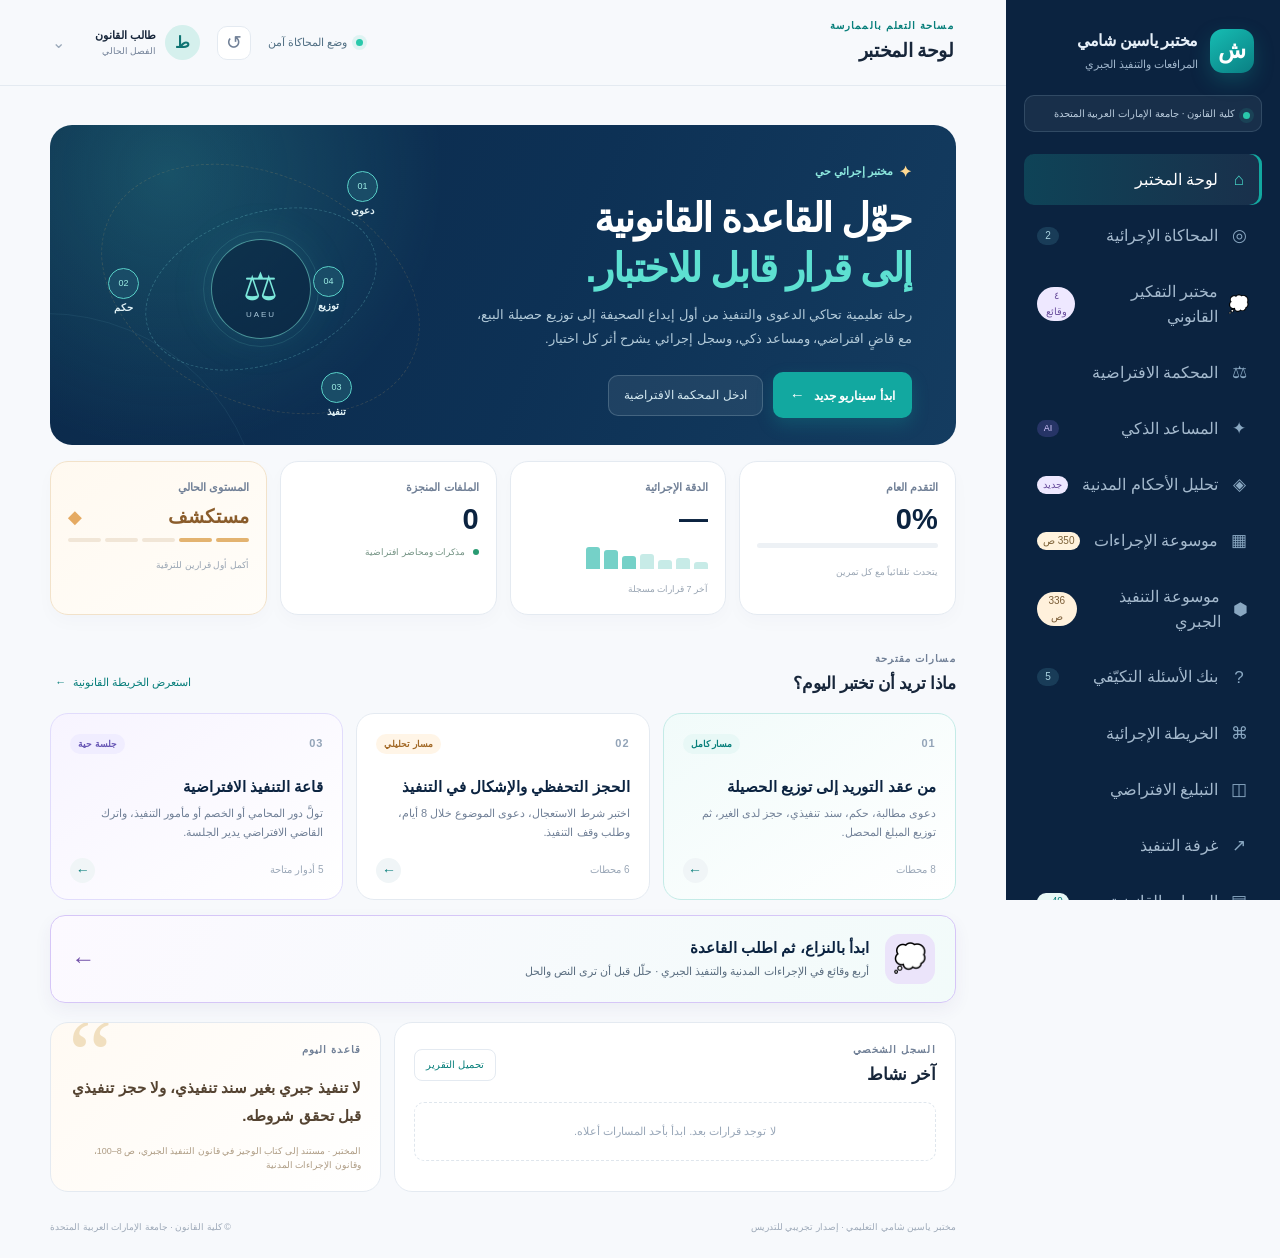
==== commit 9fe85500: "إضافة مختبر التفكير القانوني بوقائع الإجراءات والتنفيذ" ====
--- a/learning-lab/index.html
+++ b/learning-lab/index.html
@@ -9,14 +9,22 @@
       content="منصة تعليمية تفاعلية للمرافعات والتنفيذ الجبري، منجزة من طرف الدكتور ياسين شامي، كلية القانون، جامعة الإمارات العربية المتحدة."
     />
     <title>مختبر ياسين شامي | المرافعات والتنفيذ الجبري</title>
-    <link rel="stylesheet" href="styles.css?v=20261008-law115" />
-    <script defer src="book-data.js?v=20261008-law115"></script>
-    <script defer src="book-corpus.js?v=20261008-law115"></script>
-    <script defer src="enforcement-data.js?v=20261008-law115"></script>
-    <script defer src="enforcement-corpus-1.js?v=20261008-law115"></script>
-    <script defer src="enforcement-corpus-2.js?v=20261008-law115"></script>
-    <script defer src="civil-law-data.js?v=20261008-law115"></script>
-    <script defer src="app.js?v=20261008-law115"></script>
+    <link rel="stylesheet" href="styles.css?v=20261010-thinking" />
+    <script defer src="book-data.js?v=20261010-thinking"></script>
+    <script defer src="book-corpus-1.js?v=20261010-thinking"></script>
+    <script defer src="book-corpus-2.js?v=20261010-thinking"></script>
+    <script defer src="book-corpus-3.js?v=20261010-thinking"></script>
+    <script defer src="book-corpus-4.js?v=20261010-thinking"></script>
+    <script defer src="book-corpus-5.js?v=20261010-thinking"></script>
+    <script defer src="book-corpus-6.js?v=20261010-thinking"></script>
+    <script defer src="book-corpus-7.js?v=20261010-thinking"></script>
+    <script defer src="book-corpus-8.js?v=20261010-thinking"></script>
+    <script defer src="enforcement-data.js?v=20261010-thinking"></script>
+    <script defer src="enforcement-corpus-1.js?v=20261010-thinking"></script>
+    <script defer src="enforcement-corpus-2.js?v=20261010-thinking"></script>
+    <script defer src="civil-law-data.js?v=20261010-thinking"></script>
+    <script defer src="thinking-data.js?v=20261010-thinking"></script>
+    <script defer src="app.js?v=20261010-thinking"></script>
   </head>
   <body>
     <div class="app-shell">
@@ -43,6 +51,11 @@
             <span class="nav-icon">◎</span>
             <span>المحاكاة الإجرائية</span>
             <span class="nav-badge">2</span>
+          </button>
+          <button class="nav-item" data-view="thinking">
+            <span class="nav-icon" aria-hidden="true">💭</span>
+            <span>مختبر التفكير القانوني</span>
+            <span class="nav-badge new">٤ وقائع</span>
           </button>
           <button class="nav-item" data-view="court">
             <span class="nav-icon">⚖</span>
@@ -209,6 +222,7 @@
                 <div class="path-footer"><span>5 أدوار متاحة</span><span class="arrow-circle">←</span></div>
               </article>
             </div>
+            <button type="button" class="thinking-promo" data-view="thinking"><span class="thinking-promo-icon" aria-hidden="true">💭</span><span><strong>ابدأ بالنزاع، ثم اطلب القاعدة</strong><small>أربع وقائع في الإجراءات المدنية والتنفيذ الجبري · حلّل قبل أن ترى النص والحل</small></span><span class="thinking-promo-arrow" aria-hidden="true">←</span></button>
 
             <div class="bottom-dashboard-grid">
               <article class="activity-card">
@@ -254,6 +268,15 @@
             </div>
           </section>
 
+          <section class="view thinking-view" id="view-thinking" data-title="مختبر التفكير القانوني">
+            <div class="thinking-intro"><span class="thinking-intro-icon" aria-hidden="true">💭</span><div><p class="eyebrow">من النزاع إلى الأداة القانونية</p><h2>مختبر التفكير القانوني</h2><p>اقرأ الواقعة أولاً. حدد السؤال والوقائع المؤثرة، ثم اختر النصوص التي تحتاجها وابنِ حجة كل طرف قبل أن تكشف المراجعة.</p></div></div>
+            <div class="thinking-case-tabs" id="thinkingCaseTabs" role="group" aria-label="اختر واقعة تدريبية"></div>
+            <div class="thinking-progress" id="thinkingProgress" aria-label="مراحل التفكير"></div>
+            <article class="thinking-case-card"><div class="thinking-case-top"><div><span class="thinking-case-label" id="thinkingCaseLabel"></span><h3 id="thinkingCaseTitle"></h3></div><span class="thinking-case-level" id="thinkingCaseLevel"></span></div><div class="thinking-story" id="thinkingStory"></div><p class="thinking-question" id="thinkingQuestion"></p></article>
+            <div class="thinking-workspace" id="thinkingWorkspace" aria-live="polite"></div>
+            <p class="thinking-footnote">نشاط تدريبي: تظل حجج الطالب وتقديرها النهائي محل مناقشة الأستاذ. النصوص المعروضة مأخوذة من المواد المرفقة داخل المنصة، ويُتاح رابط المصدر الرسمي للتحقق من التحديثات.</p>
+          </section>
+
           <section class="view" id="view-court" data-title="المحكمة الافتراضية">
             <div class="page-intro court-intro"><div><p class="eyebrow">جلسة محاكاة · لا أثر قانوني حقيقي</p><h2>المحكمة الافتراضية</h2><p>تدرب على المرافعة في منازعة تنفيذية، مع توزيع أدوار ديناميكي وقاضٍ افتراضي يطلب المستندات ويعلّل قراره.</p></div><div class="court-clock"><span class="live-dot"></span><strong>الجلسة مفتوحة</strong><small id="courtTurnLabel">الدور: القاضي الافتراضي</small></div></div>
             <div class="court-layout">
@@ -308,12 +331,17 @@
               <article><span class="book-stat-icon">◫</span><div><strong id="bookPartCount">8</strong><small>أجزاء مرفوعة</small></div></article>
               <article><span class="book-stat-icon">§</span><div><strong id="bookRuleCount">0</strong><small>قاعدة تدريبية</small></div></article>
               <article><span class="book-stat-icon">↗</span><div><strong id="bookChapterCount">0</strong><small>موضوعاً وفصلاً</small></div></article>
-            </div>
+              <article><span class="book-stat-icon">▥</span><div><strong id="bookTextPageCount">0</strong><small>صفحة نصية قابلة للقراءة</small></div></article>
+            </div>
+            <section class="book-part-section" aria-label="أجزاء كتاب الإجراءات المدنية">
+              <div class="book-part-heading"><div><p class="eyebrow">الكتاب كما رُفع</p><h3>تصفّح الأجزاء الثمانية</h3><p>اختر جزءاً لقراءة صفحاته والبحث في نصه المستخرج.</p></div><button type="button" data-book-part="0">جميع الصفحات ←</button></div>
+              <div class="book-part-grid" id="bookPartGrid"></div>
+            </section>
             <div class="book-search-card">
               <div class="book-search-copy"><p class="eyebrow">محرك المعرفة</p><h3>ابحث في الخريطة والنص الكامل</h3><p>جرّب: «الإعلان»، «البطلان»، «الاستئناف»، «الاختصاص المحلي»، أو «الطلبات العارضة». تظهر لك القاعدة ومقطع الصفحة المرتبط بها.</p></div>
               <div class="book-search-controls"><label class="book-search-input"><span>⌕</span><input id="bookSearch" type="search" placeholder="اكتب كلمة أو مادة أو موضوعاً..." /></label><div class="book-filters" id="bookFilters"><button class="active" data-book-filter="all">الكل</button><button data-book-filter="principle">قواعد</button><button data-book-filter="chapter">الأبواب والفصول</button><button data-book-filter="part">الأجزاء</button><button data-book-filter="text">النص الكامل</button></div></div>
             </div>
-            <div class="book-layout"><aside class="book-side-card"><div class="card-heading"><div><p class="eyebrow">مسارات التطبيق</p><h3>أين يعمل الكتاب؟</h3></div><span class="book-side-mark">✦</span></div><div id="bookModuleLinks" class="book-module-links"></div><div class="book-source-note"><strong>المصدر</strong><p id="bookEditionNote">مرجع تعليمي مرفوع داخل المختبر.</p></div></aside><article class="book-results-card"><div class="book-results-head"><div><p class="eyebrow">نتائج الفهرسة</p><h3 id="bookResultsTitle">خريطة الأبواب والفصول</h3></div><span class="status-pill" id="bookResultsCount">0 نتيجة</span></div><div id="bookResults" class="book-results"></div></article></div>
+            <div class="book-layout"><aside class="book-side-card"><div class="card-heading"><div><p class="eyebrow">مسارات التطبيق</p><h3>أين يعمل الكتاب؟</h3></div><span class="book-side-mark">✦</span></div><div id="bookModuleLinks" class="book-module-links"></div><div class="book-source-note"><strong>المصدر</strong><p id="bookEditionNote">مرجع تعليمي مرفوع داخل المختبر.</p></div></aside><article class="book-results-card"><div class="book-results-head"><div><p class="eyebrow">نتائج الفهرسة</p><h3 id="bookResultsTitle">خريطة الأبواب والفصول</h3></div><span class="status-pill" id="bookResultsCount">0 نتيجة</span></div><div id="bookResults" class="book-results"></div><button type="button" id="bookLoadMore" class="book-load-more hidden">عرض صفحات إضافية</button></article></div>
             <div class="book-application-card"><div><p class="eyebrow" id="bookApplicationEyebrow">قاعدة مرتبطة بالممارسة</p><h3 id="bookApplicationTitle">اختر نتيجة لتظهر طريقة توظيفها</h3><p id="bookApplicationText">ستظهر هنا روابط القاعدة بالمحاكاة، بنك الأسئلة، المساعد الذكي، المحكمة الافتراضية، وتحليل الأحكام.</p><pre id="bookApplicationExcerpt" class="book-application-excerpt hidden"></pre></div><div id="bookApplicationLinks" class="book-application-links"></div></div>
           </section>
 
@@ -362,8 +390,8 @@
 
           <section class="view" id="view-sources" data-title="المصادر القانونية">
             <div class="source-filter" id="sourceFilter"><button class="active" data-filter="all">الكل</button><button data-filter="law">نص القانون</button><button data-filter="procedure">المرافعات</button><button data-filter="execution">التنفيذ</button><button data-filter="notice">التبليغ</button><button data-filter="ai">حوكمة الذكاء الاصطناعي</button></div>
-            <div class="source-grid" id="sourceGrid"><article class="source-card law-source-card" data-source="law"><span class="source-number">1–115</span><div><span class="tag teal">نص تشريعي حرفي</span><h3>قانون الإجراءات المدنية</h3><p>سجل تشريعي بحثي يضم المواد المرفقة حتى (115)، مع فهرس موضوعي، نص المادة، الكلمات المفتاحية، وروابط تطبيقها داخل المختبر.</p><small>المواد 1–115 · دفعتان مدمجتان · <button class="inline-source-button" data-law-action="open">افتح سجل المواد</button></small></div></article><article class="source-card" data-source="procedure"><span class="source-number">44</span><div><span class="tag teal">قانون الإجراءات المدنية</span><h3>بيانات صحيفة الدعوى</h3><p>اسم المحكمة، بيانات الأطراف، الطلبات والوقائع والأسانيد، بما يتيح للمحاكي فحص اكتمال الصحيفة.</p><small>المادة 44 · كتاب المرافعات ص 132–147</small></div></article><article class="source-card" data-source="notice"><span class="source-number">49</span><div><span class="tag sand">الإعلان</span><h3>ميعاد الإعلان وأثره</h3><p>اختبار وسيلة التبليغ وإثبات الهوية والعنوان والأثر الإجرائي دون اختزال المسألة في شكل الوسيلة.</p><small>المادة 49 · كتاب المرافعات ص 155–170</small></div></article><article class="source-card" data-source="procedure"><span class="source-number">47</span><div><span class="tag teal">قيد الدعوى</span><h3>الرسم خلال 3 أيام عمل</h3><p>يوظف بنك الأسئلة هذا الأجل في أسئلة الترتيب الزمني وقرارات سلامة الإيداع.</p><small>المادة 47 · كتاب المرافعات ص 150–154</small></div></article><article class="source-card" data-source="procedure"><span class="source-number">52–62</span><div><span class="tag sand">الحضور والتوكيل</span><h3>حضور الخصوم وغيابهم</h3><p>تدريب على الشطب، الخصومة الحضورية، صحة الإعلان، حدود الوكالة، والتفويض الخاص.</p><small>المواد 52–62 · الدفعة الثانية</small></div></article><article class="source-card" data-source="procedure"><span class="source-number">63–72</span><div><span class="tag teal">النيابة العامة</span><h3>تدخل النيابة ومواعيد الإخطار</h3><p>تحديد حالات التدخل الوجوبي والجوازي، وإخطار النيابة ومواعيد تقديم رأيها.</p><small>المواد 63–72 · الدفعة الثانية</small></div></article><article class="source-card" data-source="procedure"><span class="source-number">86–102</span><div><span class="tag teal">الدفوع</span><h3>الدفوع والإدخال والطلبات العارضة</h3><p>مختبر يربط نوع الدفع أو التدخل أو الطلب العارض بالتوقيت والأثر داخل الدعوى.</p><small>المواد 86–102 · الدفعة الثانية</small></div></article><article class="source-card" data-source="procedure"><span class="source-number">103–115</span><div><span class="tag sand">انقضاء الخصومة</span><h3>الوقف والانقطاع والسقوط والترك</h3><p>محاكاة أثر الوقف والانقطاع وسقوط الخصومة وانقضائها وتركها على الملف الإجرائي.</p><small>المواد 103–115 · الدفعة الثانية</small></div></article><article class="source-card" data-source="execution"><span class="source-number">233</span><div><span class="tag violet">التنفيذ</span><h3>مهلة الوفاء بعد الإعلان</h3><p>لا يبدأ التنفيذ الجبري على الأصل قبل مضي 7 أيام من إعلان السند التنفيذي، مع مراعاة الاستثناءات.</p><small>المادة 233 · كتاب التنفيذ الجبري ص 154–160</small></div></article><article class="source-card" data-source="execution"><span class="source-number">247</span><div><span class="tag violet">حجز تحفظي</span><h3>الحجز التحفظي ودعوى الموضوع</h3><p>محاكاة طلب الحجز ثم اختبار رفع دعوى الحق خلال 8 أيام، وأثر عدم الإيداع في الميعاد.</p><small>كتاب التنفيذ الجبري ص 202–229</small></div></article><article class="source-card" data-source="execution"><span class="source-number">256</span><div><span class="tag violet">حجز لدى الغير</span><h3>أمر الحجز وتقرير الغير</h3><p>يظهر في غرفة التنفيذ المسار من الأمر إلى إعلان الغير ثم التقرير بما في الذمة خلال الميعاد.</p><small>المادة 256 · كتاب التنفيذ الجبري ص 230–249</small></div></article><article class="source-card" data-source="execution"><span class="source-number">239</span><div><span class="tag violet">منازعة تنفيذ</span><h3>الإشكال الوقتي</h3><p>يمثل القاضي الافتراضي أثر الإشكال على الاستمرار في التنفيذ إلى حين الفصل، ومواعيد دعوى الموضوع.</p><small>المادة 239 · كتاب التنفيذ الجبري ص 318–326</small></div></article><article class="source-card" data-source="execution"><span class="source-number">310</span><div><span class="tag violet">توزيع</span><h3>توزيع حصيلة التنفيذ</h3><p>ينهي السيناريو مساره بتحديد وقت التوزيع بعد الحجز أو البيع أو تقرير الغير وفق الواقعة.</p><small>كتاب التنفيذ الجبري ص 251–262</small></div></article><article class="source-card" data-source="ai"><span class="source-number">AI</span><div><span class="tag dark">حوكمة</span><h3>الذكاء الاصطناعي مدرب لا قاضٍ حقيقي</h3><p>كل مخرجات المساعد الافتراضية قابلة للمراجعة، ويظل الأستاذ صاحب الإشراف التربوي والقرار التعليمي.</p><small>سياسة المنصة · لا بيانات شخصية · لا أثر قانوني</small></div></article></div>
-            <div class="legal-source-browser" id="civilLawBrowser"><div class="legal-source-head"><div><p class="eyebrow">سجل تشريعي قابل للبحث</p><h3>مواد قانون الإجراءات المدنية — الدفعات المرفقة</h3><p id="civilLawScope">سيظهر نطاق الدفعات ومصدرها هنا.</p></div><div class="legal-source-meta"><span class="status-pill" id="civilLawStatus">دفعتان</span><a id="civilLawOfficialLink" href="https://uaelegislation.gov.ae/ar/legislations/1602" target="_blank" rel="noopener">النص الرسمي ↗</a></div></div><div class="legal-source-note"><span>§</span><div><strong>طريقة القراءة داخل المنصة</strong><p id="civilLawDisplayNote">النص القانوني محفوظ كما ورد في الدفعات المرفقة، مع إزالة علامات تنسيق Markdown فقط. استخدم المادة في التدريب ثم ارجع إلى المصدر الرسمي عند التحقق من آخر تعديل.</p></div></div><div class="legal-law-search"><label class="book-search-input"><span>⌕</span><input id="civilLawSearch" type="search" placeholder="ابحث برقم المادة أو كلمة أو موضوع..." /></label><div class="book-filters" id="civilLawFilters"><button class="active" data-law-filter="all">كل المواد</button><button data-law-filter="general">الأحكام العامة</button><button data-law-filter="jurisdiction">الاختصاص</button><button data-law-filter="filing">رفع الدعوى والقيد</button><button data-law-filter="notice">الإعلان والمواعيد</button><button data-law-filter="claim-value">قيمة الدعوى</button><button data-law-filter="appearance">الحضور والتوكيل</button><button data-law-filter="prosecution">النيابة العامة</button><button data-law-filter="hearings">الجلسات</button><button data-law-filter="pleadings">الدفوع والطلبات</button><button data-law-filter="termination">انقضاء الخصومة</button></div><span class="legal-search-count" id="civilLawSearchCount">115 مادة</span></div><div class="legal-source-layout"><aside class="legal-section-list" id="civilLawSectionList"></aside><div class="legal-article-column"><div class="legal-article-results" id="civilLawResults"></div><article class="legal-article-reader" id="civilLawReader"></article></div></div></div><div class="references-footer"><strong>المراجع المعتمدة في بناء المختبر</strong><span>كتاب الوجيز في قانون الإجراءات المدنية · كتاب الوجيز في قانون التنفيذ الجبري · قانون الإجراءات المدنية الإماراتي رقم 42 لسنة 2022 وتعديلاته المنشورة رسمياً · الدفعات النصية المرفقة للمواد 1–115</span><a href="https://uaelegislation.gov.ae/ar/legislations/1602" target="_blank" rel="noopener">فتح النص الرسمي ↗</a></div></section>
+            <div class="source-grid" id="sourceGrid"><article class="source-card law-source-card" data-source="law"><span class="source-number">1–115 و126–338</span><div><span class="tag teal">نص تشريعي حرفي</span><h3>قانون الإجراءات المدنية</h3><p>سجل تشريعي بحثي يضم المواد المرفقة من 1 إلى 115 ومن 126 إلى 338، مع تمييز صريح للفجوة غير المرفقة 116–125 وربط كل مادة بتطبيقاتها.</p><small>المواد 1–115 و126–338 · 4 دفعات مدمجة · <button class="inline-source-button" data-law-action="open">افتح سجل المواد</button></small></div></article><article class="source-card" data-source="procedure"><span class="source-number">44</span><div><span class="tag teal">قانون الإجراءات المدنية</span><h3>بيانات صحيفة الدعوى</h3><p>اسم المحكمة، بيانات الأطراف، الطلبات والوقائع والأسانيد، بما يتيح للمحاكي فحص اكتمال الصحيفة.</p><small>المادة 44 · كتاب المرافعات ص 132–147</small></div></article><article class="source-card" data-source="notice"><span class="source-number">49</span><div><span class="tag sand">الإعلان</span><h3>ميعاد الإعلان وأثره</h3><p>اختبار وسيلة التبليغ وإثبات الهوية والعنوان والأثر الإجرائي دون اختزال المسألة في شكل الوسيلة.</p><small>المادة 49 · كتاب المرافعات ص 155–170</small></div></article><article class="source-card" data-source="procedure"><span class="source-number">47</span><div><span class="tag teal">قيد الدعوى</span><h3>الرسم خلال 3 أيام عمل</h3><p>يوظف بنك الأسئلة هذا الأجل في أسئلة الترتيب الزمني وقرارات سلامة الإيداع.</p><small>المادة 47 · كتاب المرافعات ص 150–154</small></div></article><article class="source-card" data-source="procedure"><span class="source-number">52–62</span><div><span class="tag sand">الحضور والتوكيل</span><h3>حضور الخصوم وغيابهم</h3><p>تدريب على الشطب، الخصومة الحضورية، صحة الإعلان، حدود الوكالة، والتفويض الخاص.</p><small>المواد 52–62 · الدفعة الثانية</small></div></article><article class="source-card" data-source="procedure"><span class="source-number">63–72</span><div><span class="tag teal">النيابة العامة</span><h3>تدخل النيابة ومواعيد الإخطار</h3><p>تحديد حالات التدخل الوجوبي والجوازي، وإخطار النيابة ومواعيد تقديم رأيها.</p><small>المواد 63–72 · الدفعة الثانية</small></div></article><article class="source-card" data-source="procedure"><span class="source-number">86–102</span><div><span class="tag teal">الدفوع</span><h3>الدفوع والإدخال والطلبات العارضة</h3><p>مختبر يربط نوع الدفع أو التدخل أو الطلب العارض بالتوقيت والأثر داخل الدعوى.</p><small>المواد 86–102 · الدفعة الثانية</small></div></article><article class="source-card" data-source="procedure"><span class="source-number">103–115</span><div><span class="tag sand">انقضاء الخصومة</span><h3>الوقف والانقطاع والسقوط والترك</h3><p>محاكاة أثر الوقف والانقطاع وسقوط الخصومة وانقضائها وتركها على الملف الإجرائي.</p><small>المواد 103–115 · الدفعة الثانية</small></div></article><article class="source-card" data-source="execution"><span class="source-number">206–225</span><div><span class="tag violet">التنفيذ</span><h3>قاضي التنفيذ والسند والنفاذ المعجل</h3><p>من تحديد الاختصاص والسند التنفيذي إلى فحص النفاذ المعجل والكفالة وتنفيذ الأحكام والسندات الأجنبية.</p><small>المواد 206–225 · الجزء الأخير المرفق</small></div></article><article class="source-card" data-source="execution"><span class="source-number">233–263</span><div><span class="tag violet">إعلان وحجوز</span><h3>الإعلان والإشكالات والحجز التحفظي وحجز الغير</h3><p>يربط المختبر إعلان السند بمهلة الوفاء، والإشكال بقاضي التنفيذ، ثم ينتقل إلى الحجز التحفظي وحجز ما للمدين لدى الغير.</p><small>المواد 233–263 · الجزء الأخير المرفق</small></div></article><article class="source-card" data-source="execution"><span class="source-number">264–314</span><div><span class="tag violet">الحجز والبيع والتوزيع</span><h3>المنقول والعقار والمزاد والحصيلة</h3><p>محاكاة كاملة لمحضر الحجز والحراسة والبيع بالمزاد وحجز العقار ورسو المزاد ثم قائمة توزيع الحصيلة.</p><small>المواد 264–314 · الجزء الأخير المرفق</small></div></article><article class="source-card" data-source="execution"><span class="source-number">315–338</span><div><span class="tag violet">الإكراه والتنفيذ عن بعد</span><h3>التنفيذ العيني ووسائل الإكراه والإجراءات الرقمية</h3><p>تدريب على التسليم والإخلاء والعمل والامتناع والغرامة التهديدية وحبس المدين ومنعه من السفر، ثم التنفيذ عن بعد.</p><small>المواد 315–338 · الجزء الأخير المرفق</small></div></article><article class="source-card" data-source="ai"><span class="source-number">AI</span><div><span class="tag dark">حوكمة</span><h3>الذكاء الاصطناعي مدرب لا قاضٍ حقيقي</h3><p>كل مخرجات المساعد الافتراضية قابلة للمراجعة، ويظل الأستاذ صاحب الإشراف التربوي والقرار التعليمي.</p><small>سياسة المنصة · لا بيانات شخصية · لا أثر قانوني</small></div></article></div>
+            <div class="legal-source-browser" id="civilLawBrowser"><div class="legal-source-head"><div><p class="eyebrow">سجل تشريعي قابل للبحث</p><h3>مواد قانون الإجراءات المدنية — الدفعات المرفقة</h3><p id="civilLawScope">سيظهر نطاق الدفعات ومصدرها هنا.</p></div><div class="legal-source-meta"><span class="status-pill" id="civilLawStatus">4 دفعات</span><a id="civilLawOfficialLink" href="https://uaelegislation.gov.ae/ar/legislations/1602" target="_blank" rel="noopener">النص الرسمي ↗</a></div></div><div class="legal-source-note"><span>§</span><div><strong>طريقة القراءة داخل المنصة</strong><p id="civilLawDisplayNote">النص القانوني محفوظ كما ورد في الدفعات المرفقة، مع إزالة علامات تنسيق Markdown فقط. استخدم المادة في التدريب ثم ارجع إلى المصدر الرسمي عند التحقق من آخر تعديل.</p></div></div><div class="legal-law-search"><label class="book-search-input"><span>⌕</span><input id="civilLawSearch" type="search" placeholder="ابحث برقم المادة أو كلمة أو موضوع..." /></label><div class="book-filters" id="civilLawFilters"><button class="active" data-law-filter="all">كل المواد</button><button data-law-filter="general">الأحكام العامة</button><button data-law-filter="jurisdiction">الاختصاص</button><button data-law-filter="filing">رفع الدعوى والقيد</button><button data-law-filter="notice">الإعلان والمواعيد</button><button data-law-filter="execution-judge">قاضي التنفيذ</button><button data-law-filter="attachment-general">الحجوز</button><button data-law-filter="distribution">التوزيع</button><button data-law-filter="remote-procedure">الإجراءات عن بعد</button><button data-law-filter="claim-value">قيمة الدعوى</button><button data-law-filter="appearance">الحضور والتوكيل</button><button data-law-filter="prosecution">النيابة العامة</button><button data-law-filter="hearings">الجلسات</button><button data-law-filter="pleadings">الدفوع والطلبات</button><button data-law-filter="termination">انقضاء الخصومة</button></div><span class="legal-search-count" id="civilLawSearchCount">328 مادة</span></div><div class="legal-source-layout"><aside class="legal-section-list" id="civilLawSectionList"></aside><div class="legal-article-column"><div class="legal-article-results" id="civilLawResults"></div><article class="legal-article-reader" id="civilLawReader"></article></div></div></div><div class="references-footer"><strong>المراجع المعتمدة في بناء المختبر</strong><span>كتاب الوجيز في قانون الإجراءات المدنية · كتاب الوجيز في قانون التنفيذ الجبري · قانون الإجراءات المدنية الإماراتي رقم 42 لسنة 2022 وتعديلاته المنشورة رسمياً · الدفعات النصية المرفقة للمواد 1–115 و126–338، مع بيان المواد غير المرفقة 116–125</span><a href="https://uaelegislation.gov.ae/ar/legislations/1602" target="_blank" rel="noopener">فتح النص الرسمي ↗</a></div></section>
         </div>
         <footer class="site-footer"><span>مختبر ياسين شامي التعليمي · إصدار تجريبي للتدريس</span><span>© كلية القانون · جامعة الإمارات العربية المتحدة</span></footer>
       </main>
--- a/learning-lab/styles.css
+++ b/learning-lab/styles.css
@@ -223,6 +223,7 @@
 .book-cover-mini { width: 145px; min-height: 132px; display: flex; flex-direction: column; justify-content: center; gap: 7px; padding: 17px; border-radius: 14px 6px 6px 14px; color: #fff; background: linear-gradient(145deg, #172f4e, #0a1c33); box-shadow: 9px 8px 0 #e8eef1; text-align: right; }
 .book-cover-mini span { color: #83ddd2; font-size: 9px; font-weight: 800; letter-spacing: .06em; }.book-cover-mini strong { font-size: 13px; line-height: 1.45; }.book-cover-mini small { color: #b8c8d5; font-size: 7px; line-height: 1.5; }
 .book-stat-grid { display: grid; grid-template-columns: repeat(5,1fr); gap: 10px; margin-bottom: 14px; }.book-stat-grid article { display: flex; gap: 10px; align-items: center; padding: 13px; border: 1px solid var(--line); border-radius: 12px; background: #fff; }.book-stat-icon { width: 31px; height: 31px; display: grid; place-items: center; flex: 0 0 31px; border-radius: 9px; color: var(--teal-dark); background: #e9f8f6; font-size: 14px; font-weight: 800; }.book-stat-grid strong, .book-stat-grid small { display: block; }.book-stat-grid strong { color: var(--navy); font-size: 17px; }.book-stat-grid small { margin-top: 2px; color: var(--muted); font-size: 8px; }
+.book-part-section { padding: 17px 19px; margin-bottom: 14px; border: 1px solid #d8e9e9; border-radius: 14px; background: #fff; }.book-part-heading { display: flex; align-items: center; justify-content: space-between; gap: 12px; margin-bottom: 13px; }.book-part-heading h3 { margin: 3px 0; color: var(--navy); font-size: 15px; }.book-part-heading p:last-child { margin: 0; color: var(--muted); font-size: 9px; }.book-part-heading button, .book-load-more { padding: 9px 12px; border: 1px solid #b9dad6; border-radius: 8px; color: var(--teal-dark); background: #f1faf8; font: inherit; font-size: 9px; font-weight: 800; cursor: pointer; }.book-part-grid { display: grid; grid-template-columns: repeat(4, minmax(0, 1fr)); gap: 9px; }.book-part-tile { display: grid; gap: 5px; min-width: 0; padding: 12px; border: 1px solid #dde9e8; border-radius: 10px; background: #fbfdfc; text-align: right; font: inherit; cursor: pointer; }.book-part-tile:hover, .book-part-tile.active { border-color: #66b3a9; background: #effaf7; }.book-part-tile span { color: var(--teal-dark); font-size: 9px; }.book-part-tile strong { color: var(--navy); font-size: 11px; }.book-part-tile small { color: var(--muted); font-size: 8px; }.book-load-more { display: block; width: 100%; margin-top: 14px; }.book-load-more.hidden { display: none; }
 .book-search-card { display: grid; grid-template-columns: .85fr 1.15fr; gap: 18px; align-items: center; padding: 17px 19px; margin-bottom: 14px; border: 1px solid #d8e9e9; border-radius: 14px; background: linear-gradient(145deg,#f4fcfb,#fff); }.book-search-copy h3 { margin: 4px 0 5px; color: var(--navy); font-size: 14px; }.book-search-copy p:last-child { margin: 0; color: var(--muted); font-size: 9px; line-height: 1.7; }.book-search-controls { display: grid; gap: 10px; }.book-search-input { display: flex; align-items: center; gap: 8px; padding: 10px 12px; border: 1px solid #cfe5e4; border-radius: 10px; background: #fff; }.book-search-input span { color: var(--teal-dark); font-size: 18px; }.book-search-input input { width: 100%; border: 0; outline: 0; color: var(--ink); background: transparent; font: inherit; font-size: 10px; }.book-filters { display: flex; flex-wrap: wrap; gap: 6px; }.book-filters button { padding: 6px 9px; border: 1px solid #dce7eb; border-radius: 7px; color: #728393; background: white; cursor: pointer; font: inherit; font-size: 8px; }.book-filters button.active { border-color: #a9dcd6; color: var(--teal-dark); background: #eaf8f6; font-weight: 800; }
 .book-layout { display: grid; grid-template-columns: .72fr 1.28fr; gap: 14px; align-items: start; }.book-side-card, .book-results-card, .book-application-card { min-width: 0; padding: 18px; border: 1px solid var(--line); border-radius: var(--radius); background: #fff; box-shadow: 0 7px 18px rgba(22,46,75,.025); }.book-side-card { position: sticky; top: 88px; }.book-side-mark { width: 29px; height: 29px; display: grid; place-items: center; border-radius: 8px; color: #7464b5; background: #f0ecff; }.book-module-links { display: grid; gap: 7px; margin-top: 13px; }.book-module-link { display: flex; gap: 8px; align-items: center; padding: 9px; border: 1px solid #edf1f4; border-radius: 8px; color: #5e7182; background: #fbfcfd; cursor: pointer; text-align: right; font: inherit; }.book-module-link:hover { border-color: #b7ded9; background: #f2fbfa; }.book-module-link span { width: 23px; height: 23px; display: grid; place-items: center; border-radius: 7px; color: var(--teal-dark); background: #e7f6f3; font-size: 10px; }.book-module-link strong, .book-module-link small { display: block; }.book-module-link strong { font-size: 9px; }.book-module-link small { margin-top: 2px; color: #9aa8b2; font-size: 7px; }.book-source-note { padding-top: 13px; margin-top: 14px; border-top: 1px solid #edf1f4; }.book-source-note strong { color: var(--navy); font-size: 9px; }.book-source-note p { margin: 4px 0 0; color: var(--muted); font-size: 8px; line-height: 1.7; }
 .book-results-head { display: flex; gap: 10px; align-items: center; justify-content: space-between; padding-bottom: 11px; border-bottom: 1px solid #edf1f4; }.book-results-head h3 { margin: 3px 0 0; color: var(--navy); font-size: 13px; }.book-results { display: grid; gap: 9px; padding-top: 12px; }.book-result { padding: 12px; border: 1px solid #e8eef1; border-radius: 10px; background: #fcfdfd; cursor: pointer; transition: transform .15s ease, border-color .15s ease, background .15s ease; }.book-result:hover, .book-result.selected { border-color: #acdcd6; background: #f4fcfb; transform: translateY(-1px); }.book-result-topline { display: flex; gap: 7px; align-items: center; justify-content: space-between; }.book-result-topline strong { color: var(--navy); font-size: 10px; }.book-result-page { color: #8797a3; font-size: 8px; white-space: nowrap; }.book-result h4 { margin: 5px 0 4px; color: #51687b; font-size: 11px; }.book-result p { margin: 0; color: #718292; font-size: 8px; line-height: 1.7; }.book-result-tags { display: flex; flex-wrap: wrap; gap: 4px; margin-top: 8px; }.book-result-tags span { padding: 3px 5px; border-radius: 5px; color: #66818a; background: #edf7f6; font-size: 7px; }.book-empty { padding: 30px 12px; color: #8494a1; text-align: center; font-size: 9px; line-height: 1.8; }.book-application-card { display: flex; gap: 16px; align-items: center; justify-content: space-between; margin-top: 14px; border-color: #dcd6fb; background: linear-gradient(145deg,#fbfaff,#fff); }.book-application-card h3 { margin: 4px 0 5px; color: #4d4383; font-size: 13px; }.book-application-card p { margin: 0; color: #758398; font-size: 9px; line-height: 1.7; }.book-application-links { display: flex; flex-wrap: wrap; gap: 6px; justify-content: flex-end; }.book-application-links button { padding: 7px 9px; border: 1px solid #d8cff7; border-radius: 7px; color: #6655a7; background: #f4f0ff; cursor: pointer; font: inherit; font-size: 8px; font-weight: 800; white-space: nowrap; }
@@ -237,6 +238,7 @@
 .toast { position: fixed; bottom: 22px; left: 24px; z-index: 50; max-width: min(360px, calc(100% - 48px)); padding: 11px 15px; border: 1px solid #c7e6e2; border-radius: 10px; color: #236b67; background: #effbf9; box-shadow: 0 11px 28px rgba(20,56,78,.14); font-size: 10px; opacity: 0; pointer-events: none; transform: translateY(8px); transition: .25s; }.toast.show { opacity: 1; transform: translateY(0); }
 
 @media (max-width: 1120px) {
+  .book-part-grid { grid-template-columns: repeat(2, minmax(0, 1fr)); }
   .content-wrap, .site-footer { width: 92%; }
   .hero-panel { padding-right: 32px; padding-left: 32px; }.hero-copy { width: 59%; }.hero-visual { width: 38%; }
   .metric-grid { grid-template-columns: repeat(2, 1fr); }.source-grid { grid-template-columns: repeat(2,1fr); }.judgment-layout { grid-template-columns: 1fr; }.judgment-input-card { position: static; }.book-layout { grid-template-columns: 1fr; }.book-side-card { position: static; }.book-search-card { grid-template-columns: 1fr; }
@@ -250,6 +252,7 @@
 }
 
 @media (max-width: 620px) {
+  .book-part-section { padding: 14px; }.book-part-heading { align-items: flex-start; }.book-part-heading button { white-space: nowrap; }.book-part-grid { grid-template-columns: repeat(2, minmax(0, 1fr)); }
   .topbar { height: 73px; }.topbar h1 { font-size: 16px; }.topbar-actions { gap: 8px; }.user-pill { min-width: 0; }.user-pill > div:not(.user-avatar) { display: none; }.chevron { display: none; }.content-wrap { width: 93%; padding-top: 25px; }.hero-panel { padding: 25px 21px; min-height: 445px; }.hero-copy { width: 100%; }.hero-copy h2 { font-size: 30px; }.hero-copy p { font-size: 11px; }.hero-visual { position: absolute; bottom: -30px; left: 3%; width: 56%; opacity: .35; }.hero-actions { flex-wrap: wrap; }.hero-actions .primary-button, .hero-actions .ghost-button { font-size: 10px; }.metric-grid, .path-grid, .bottom-dashboard-grid, .source-grid, .notice-legal-strip { grid-template-columns: 1fr; }.section-heading-row { align-items: start; flex-direction: column; margin-top: 28px; }.page-intro { flex-direction: column; margin-bottom: 19px; }.page-intro h2 { font-size: 25px; }.session-score, .court-clock, .execution-balance, .source-version, .judgment-method-badge { align-self: stretch; }.scenario-switcher { grid-template-columns: 1fr; }.stage-track { grid-template-columns: repeat(4,1fr); row-gap: 10px; }.stage-item span { font-size: 7px; }.simulation-card, .notice-builder, .execution-board { padding: 16px; }.simulation-head h3, .board-header h3, .court-room-header h3 { font-size: 14px; }.simulation-footer { flex-wrap: wrap; }.simulation-footer .primary-button, .simulation-footer .ghost-button { flex: 1; }.simulation-aside, .court-aside, .execution-aside { grid-template-columns: 1fr; }.form-grid { grid-template-columns: 1fr; }.hearing-table { max-width: 100%; }.role-seat { min-width: 72px; }.court-room-header { padding: 16px; }.court-controls { padding: 14px 16px 17px; }.control-row { flex-direction: column; }.workbench-tabs { overflow-x: auto; }.workbench-tab { white-space: nowrap; padding-left: 9px; padding-right: 9px; }.ai-intro .ai-orb { align-self: flex-start; }.editor-footer { flex-wrap: wrap; }.editor-footer .primary-button { order: 4; width: 100%; }.execution-gates { gap: 2px; }.gate:not(:last-child):after { display: none; }.gate strong { font-size: 8px; }.gate small { display: none; }.execution-options button { grid-template-columns: 32px 1fr auto; }.site-footer { flex-direction: column; gap: 4px; padding-bottom: 15px; }.references-footer { display: block; }.references-footer strong, .references-footer span, .references-footer a { display: block; margin-bottom: 7px; }.judgment-method-strip { grid-template-columns: 1fr; }.judgment-two-col { grid-template-columns: 1fr; }.judgment-kpi-grid { grid-template-columns: repeat(2,1fr); }.judgment-method-note { flex-wrap: wrap; }.judgment-method-note a { margin-right: 0; }
 }
 
@@ -326,3 +329,24 @@
 .legal-reader-links button:hover, .legal-original-link:hover { background: #dcf4ef; }
 .legal-original-link { display: inline-block; text-decoration: none; }
 .legal-source-annotation { padding: 8px 10px; margin: 9px 0; border-right: 3px solid #e4b26f; border-radius: 7px; color: #8a6b43; background: #fffaf2; font-size: 8px; line-height: 1.7; }
+
+/* Start with a dispute: guided procedural reasoning lab */
+.thinking-promo { display: flex; align-items: center; gap: 16px; width: 100%; padding: 18px 20px; margin: 15px 0 19px; border: 1px solid #d6c6f7; border-radius: 15px; background: linear-gradient(115deg, #fcf9ff, #f2fbfa); text-align: right; color: var(--navy); box-shadow: 0 7px 18px rgba(65, 57, 121, .06); }
+.thinking-promo:hover { border-color: #ab92e3; }.thinking-promo-icon { display: grid; place-items: center; flex: 0 0 50px; width: 50px; height: 50px; border-radius: 14px; background: #ebe4fa; font-size: 27px; }.thinking-promo strong, .thinking-promo small { display: block; }.thinking-promo strong { font-size: 15px; }.thinking-promo small { margin-top: 3px; color: #5b6e80; font-size: 11px; }.thinking-promo-arrow { margin-right: auto; font-size: 24px; color: #7353aa; }
+.thinking-intro { display: flex; align-items: center; gap: 22px; padding: 27px 30px; border-radius: 20px; background: radial-gradient(circle at 13% 30%, #44396d 0, #1a3152 43%, #0b2340 100%); color: white; }
+.thinking-intro-icon { display: grid; place-items: center; flex: 0 0 76px; width: 76px; height: 76px; border: 1px solid #ffffff54; border-radius: 21px; background: #ffffff21; font-size: 37px; }
+.thinking-intro .eyebrow { color: #9de3d7; }.thinking-intro h2 { margin: 3px 0 6px; font-size: clamp(21px, 2.8vw, 30px); }.thinking-intro p:last-child { max-width: 660px; margin: 0; color: #dbe7f3; font-size: 13px; line-height: 1.8; }
+.thinking-case-tabs { display: grid; grid-template-columns: repeat(4, minmax(0, 1fr)); gap: 10px; margin: 18px 0; }
+.thinking-case-tab { display: grid; align-content: start; gap: 6px; min-width: 0; min-height: 112px; padding: 13px 14px; border: 1px solid #dee7ee; border-radius: 13px; background: #fff; color: var(--navy); text-align: right; }
+.thinking-case-tab:hover, .thinking-case-tab.active { border-color: #8e77cb; background: #f7f3ff; }.thinking-case-tab.active { box-shadow: inset 0 3px 0 #8068bd; }.thinking-case-tab span { color: #7662ac; font-size: 11px; font-weight: 700; }.thinking-case-tab strong { font-size: 13px; line-height: 1.4; }.thinking-case-tab small { align-self: end; color: #708297; font-size: 10px; }
+.thinking-progress { display: flex; flex-wrap: wrap; gap: 7px; margin-bottom: 16px; }.thinking-phase { display: flex; align-items: center; gap: 7px; padding: 8px 10px; border: 1px solid #e6e9f0; border-radius: 999px; background: #fff; color: #6c7d8f; font-size: 11px; }.thinking-phase b { display: grid; place-items: center; width: 20px; height: 20px; border-radius: 50%; background: #e9eef5; color: #52657a; font-size: 10px; }.thinking-phase.active { border-color: #bdafe5; color: #514080; background: #f5f1fd; font-weight: 700; }.thinking-phase.active b, .thinking-phase.done b { color: white; background: #7760b2; }.thinking-phase.done { border-color: #b8e2d4; color: #287a66; }
+.thinking-case-card, .thinking-work-card { padding: 24px; border: 1px solid #e3e7ed; border-radius: 16px; background: #fff; box-shadow: 0 8px 22px rgba(16, 44, 74, .035); }
+.thinking-case-card { border-right: 4px solid #8974c2; }.thinking-case-top { display: flex; align-items: start; justify-content: space-between; gap: 13px; }.thinking-case-label, .thinking-case-level { color: #7460a7; font-size: 11px; font-weight: 700; }.thinking-case-level { padding: 4px 10px; border-radius: 20px; background: #f0ebfa; white-space: nowrap; }.thinking-case-card h3 { margin: 5px 0 12px; color: var(--navy); font-size: 21px; }.thinking-story { display: grid; gap: 7px; }.thinking-story p { margin: 0; color: #334659; font-size: 14px; line-height: 1.9; }.thinking-question { margin: 16px 0 0; padding: 12px 14px; border-radius: 10px; color: #4f3e7d; background: #f4f0fb; font-size: 13px; font-weight: 700; }
+.thinking-workspace { margin-top: 14px; }.thinking-work-card > h3 { margin: 4px 0; color: var(--navy); font-size: 18px; }.thinking-work-card > p:not(.eyebrow) { margin: 0 0 19px; color: #607286; font-size: 13px; line-height: 1.8; }.thinking-work-card > .primary-button { margin-top: 18px; }
+.thinking-field { display: grid; gap: 7px; margin-top: 15px; color: #314960; font-size: 13px; font-weight: 700; }.thinking-field small { font-size: 11px; font-weight: 400; color: #8291a2; }.thinking-field textarea { width: 100%; min-height: 100px; padding: 13px; border: 1px solid #d8e1ea; border-radius: 10px; color: var(--ink); background: #fbfcfe; resize: vertical; font-size: 13px; font-weight: 400; line-height: 1.75; }.thinking-field textarea:focus { outline: 2px solid #aa93d9; border-color: #947cc6; }
+.thinking-choices, .thinking-tools { display: grid; grid-template-columns: repeat(2, minmax(0, 1fr)); gap: 10px; }.thinking-choice, .thinking-tool { display: flex; align-items: center; gap: 10px; padding: 13px; border: 1px solid #dee5ee; border-radius: 11px; color: #354a61; background: #fff; text-align: right; font-size: 13px; line-height: 1.6; }.thinking-choice:hover, .thinking-tool:hover, .thinking-choice.active, .thinking-tool.active { border-color: #917ac6; background: #f5f1fd; }.thinking-choice.active, .thinking-tool.active { color: #503c83; font-weight: 700; }.thinking-choice span { display: grid; place-items: center; flex: 0 0 25px; width: 25px; height: 25px; border-radius: 7px; color: #765da9; background: #f1edfa; font-size: 17px; }.thinking-tool { display: grid; gap: 5px; align-content: center; }.thinking-tool span { color: #7560a4; font-size: 10px; }.thinking-tool strong { font-size: 12px; }
+.thinking-readings { display: grid; gap: 9px; margin-top: 16px; }.thinking-reading { border: 1px solid #dfe7ea; border-radius: 10px; background: #fafdfe; }.thinking-reading summary { padding: 11px 13px; color: #344e62; font-size: 13px; font-weight: 700; cursor: pointer; }.thinking-reading summary small { display: block; color: #748699; font-size: 10px; font-weight: 400; }.thinking-reading-text { max-height: 300px; overflow: auto; padding: 15px; border-top: 1px solid #e7ecf0; color: #31485a; white-space: pre-wrap; font-size: 13px; line-height: 1.95; }.thinking-source-button { margin: 0 15px 13px; padding: 7px 12px; border: 1px solid #c8ddd9; border-radius: 7px; color: #0b716c; background: #edfaf7; font-size: 11px; }.thinking-placeholder { margin: 0; padding: 13px; color: #65768a; background: #f7f9fc; font-size: 12px; }
+.thinking-argument-grid, .thinking-comparison { display: grid; grid-template-columns: repeat(2, minmax(0, 1fr)); gap: 12px; }.thinking-argument-grid .thinking-field { margin-top: 0; }.thinking-comparison article, .thinking-feedback, .thinking-change { padding: 15px; border: 1px solid #e3e8ee; border-radius: 11px; background: #fcfdff; }.thinking-comparison article span { display: block; margin-bottom: 8px; color: #654c9b; font-size: 11px; font-weight: 800; }.thinking-comparison article strong, .thinking-change strong, .thinking-feedback strong { color: var(--navy); font-size: 13px; }.thinking-comparison article p, .thinking-change p, .thinking-feedback p { margin: 7px 0 11px; color: #4c6073; white-space: pre-wrap; font-size: 12px; line-height: 1.85; }.thinking-comparison .thinking-user-text, .thinking-change .thinking-user-text { padding: 8px 10px; border-right: 3px solid #8b75c4; background: #f6f2fc; }.thinking-feedback { margin: 14px 0; border-color: #d5e8dc; background: #f5fbf7; }.thinking-change { margin-top: 12px; border-color: #dfd5f1; background: #fbf8ff; }.thinking-teacher { margin-top: 12px; padding: 12px 15px; border: 1px solid #e4eaf1; border-radius: 10px; background: #fff; }.thinking-teacher summary { color: #465c73; font-size: 12px; font-weight: 700; cursor: pointer; }.thinking-teacher p { color: #506477; font-size: 12px; line-height: 1.8; }.thinking-review-actions { display: flex; flex-wrap: wrap; gap: 9px; margin-top: 18px; }.thinking-footnote { margin: 14px 2px 0; color: #66788b; font-size: 11px; line-height: 1.8; }
+.thinking-view button:focus-visible, .thinking-promo:focus-visible { outline: 3px solid #8859b9; outline-offset: 2px; }
+@media (max-width: 820px) { .thinking-case-tabs { grid-template-columns: repeat(2, minmax(0, 1fr)); } }
+@media (max-width: 620px) { .thinking-intro { align-items: flex-start; gap: 12px; padding: 22px 18px; }.thinking-intro-icon { flex-basis: 45px; width: 45px; height: 45px; border-radius: 12px; font-size: 25px; }.thinking-intro p:last-child { font-size: 12px; }.thinking-case-tabs { gap: 7px; }.thinking-case-tab { min-height: 100px; padding: 10px; }.thinking-case-tab strong { font-size: 12px; }.thinking-progress { flex-wrap: nowrap; overflow-x: auto; padding-bottom: 7px; }.thinking-phase { flex: 0 0 auto; }.thinking-case-card, .thinking-work-card { padding: 16px; }.thinking-case-card h3 { font-size: 18px; }.thinking-story p { font-size: 13px; }.thinking-choices, .thinking-tools, .thinking-argument-grid, .thinking-comparison { grid-template-columns: 1fr; }.thinking-promo { padding: 13px; gap: 10px; }.thinking-promo-icon { flex-basis: 38px; width: 38px; height: 38px; font-size: 20px; }.thinking-promo strong { font-size: 13px; }.thinking-promo small { font-size: 10px; } }
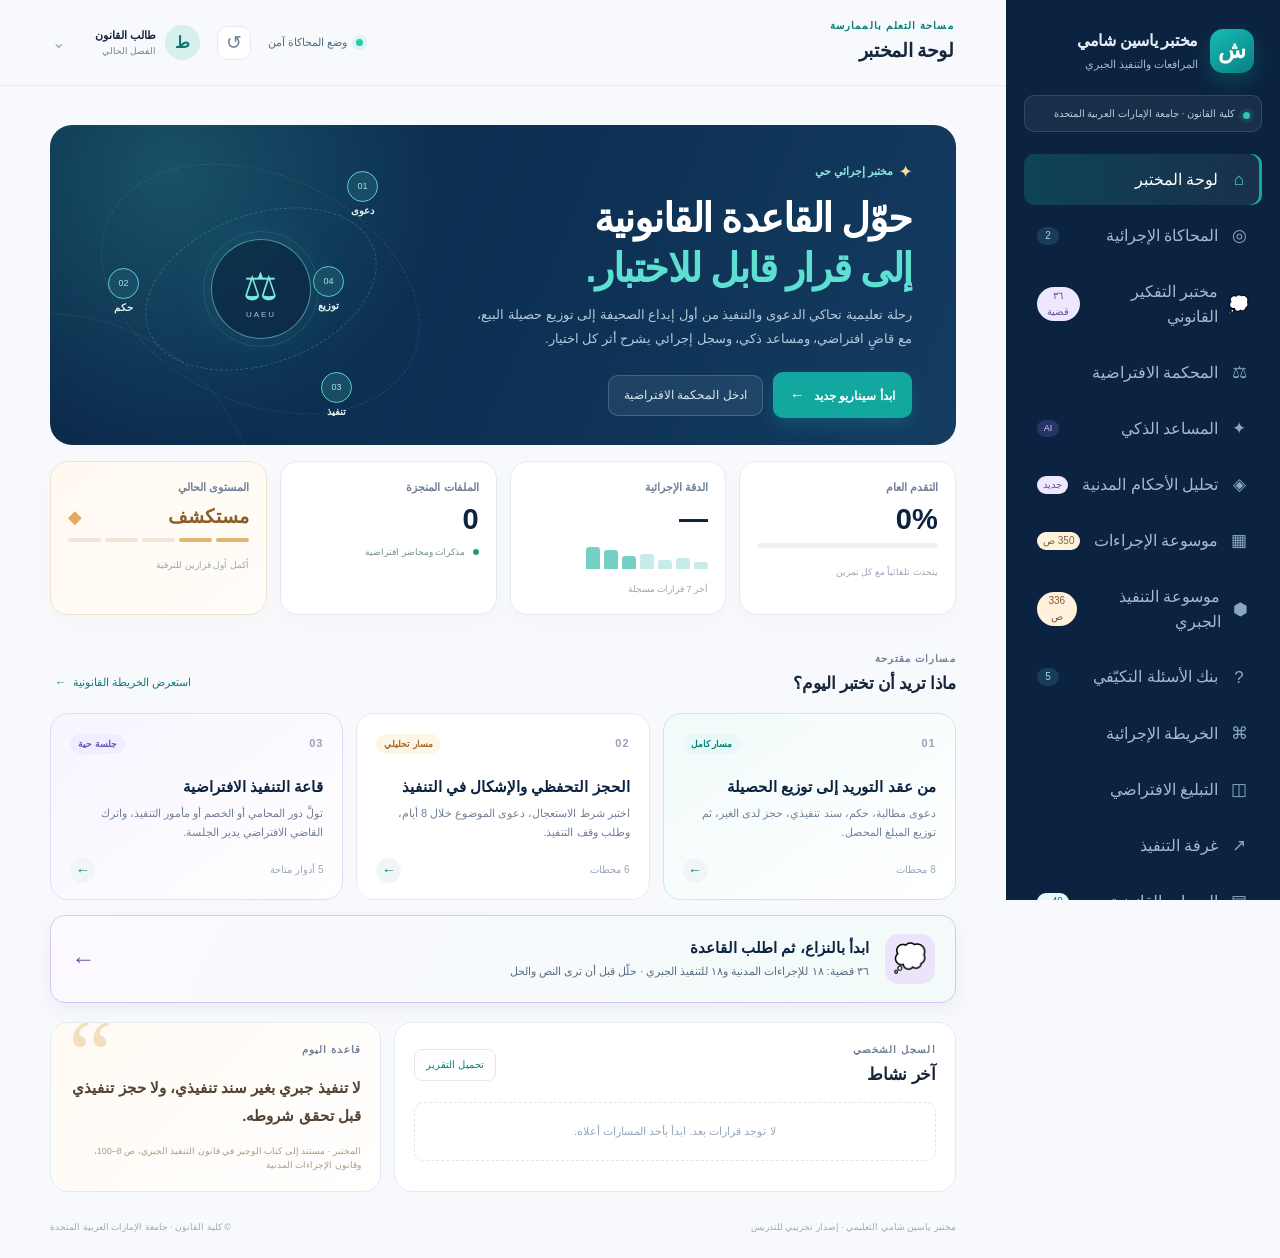
==== commit 4995445b: "توسيع مختبر التفكير إلى ٣٦ قضية مع تصفية المقرر والباب" ====
--- a/learning-lab/index.html
+++ b/learning-lab/index.html
@@ -9,22 +9,23 @@
       content="منصة تعليمية تفاعلية للمرافعات والتنفيذ الجبري، منجزة من طرف الدكتور ياسين شامي، كلية القانون، جامعة الإمارات العربية المتحدة."
     />
     <title>مختبر ياسين شامي | المرافعات والتنفيذ الجبري</title>
-    <link rel="stylesheet" href="styles.css?v=20261010-thinking" />
-    <script defer src="book-data.js?v=20261010-thinking"></script>
-    <script defer src="book-corpus-1.js?v=20261010-thinking"></script>
-    <script defer src="book-corpus-2.js?v=20261010-thinking"></script>
-    <script defer src="book-corpus-3.js?v=20261010-thinking"></script>
-    <script defer src="book-corpus-4.js?v=20261010-thinking"></script>
-    <script defer src="book-corpus-5.js?v=20261010-thinking"></script>
-    <script defer src="book-corpus-6.js?v=20261010-thinking"></script>
-    <script defer src="book-corpus-7.js?v=20261010-thinking"></script>
-    <script defer src="book-corpus-8.js?v=20261010-thinking"></script>
-    <script defer src="enforcement-data.js?v=20261010-thinking"></script>
-    <script defer src="enforcement-corpus-1.js?v=20261010-thinking"></script>
-    <script defer src="enforcement-corpus-2.js?v=20261010-thinking"></script>
-    <script defer src="civil-law-data.js?v=20261010-thinking"></script>
-    <script defer src="thinking-data.js?v=20261010-thinking"></script>
-    <script defer src="app.js?v=20261010-thinking"></script>
+    <link rel="stylesheet" href="styles.css?v=20261010-cases36" />
+    <script defer src="book-data.js?v=20261010-cases36"></script>
+    <script defer src="book-corpus-1.js?v=20261010-cases36"></script>
+    <script defer src="book-corpus-2.js?v=20261010-cases36"></script>
+    <script defer src="book-corpus-3.js?v=20261010-cases36"></script>
+    <script defer src="book-corpus-4.js?v=20261010-cases36"></script>
+    <script defer src="book-corpus-5.js?v=20261010-cases36"></script>
+    <script defer src="book-corpus-6.js?v=20261010-cases36"></script>
+    <script defer src="book-corpus-7.js?v=20261010-cases36"></script>
+    <script defer src="book-corpus-8.js?v=20261010-cases36"></script>
+    <script defer src="enforcement-data.js?v=20261010-cases36"></script>
+    <script defer src="enforcement-corpus-1.js?v=20261010-cases36"></script>
+    <script defer src="enforcement-corpus-2.js?v=20261010-cases36"></script>
+    <script defer src="civil-law-data.js?v=20261010-cases36"></script>
+    <script defer src="thinking-data.js?v=20261010-cases36"></script>
+    <script defer src="thinking-cases-expanded.js?v=20261010-cases36"></script>
+    <script defer src="app.js?v=20261010-cases36"></script>
   </head>
   <body>
     <div class="app-shell">
@@ -55,7 +56,7 @@
           <button class="nav-item" data-view="thinking">
             <span class="nav-icon" aria-hidden="true">💭</span>
             <span>مختبر التفكير القانوني</span>
-            <span class="nav-badge new">٤ وقائع</span>
+            <span class="nav-badge new">٣٦ قضية</span>
           </button>
           <button class="nav-item" data-view="court">
             <span class="nav-icon">⚖</span>
@@ -222,7 +223,7 @@
                 <div class="path-footer"><span>5 أدوار متاحة</span><span class="arrow-circle">←</span></div>
               </article>
             </div>
-            <button type="button" class="thinking-promo" data-view="thinking"><span class="thinking-promo-icon" aria-hidden="true">💭</span><span><strong>ابدأ بالنزاع، ثم اطلب القاعدة</strong><small>أربع وقائع في الإجراءات المدنية والتنفيذ الجبري · حلّل قبل أن ترى النص والحل</small></span><span class="thinking-promo-arrow" aria-hidden="true">←</span></button>
+            <button type="button" class="thinking-promo" data-view="thinking"><span class="thinking-promo-icon" aria-hidden="true">💭</span><span><strong>ابدأ بالنزاع، ثم اطلب القاعدة</strong><small>٣٦ قضية: ١٨ للإجراءات المدنية و١٨ للتنفيذ الجبري · حلّل قبل أن ترى النص والحل</small></span><span class="thinking-promo-arrow" aria-hidden="true">←</span></button>
 
             <div class="bottom-dashboard-grid">
               <article class="activity-card">
@@ -270,6 +271,12 @@
 
           <section class="view thinking-view" id="view-thinking" data-title="مختبر التفكير القانوني">
             <div class="thinking-intro"><span class="thinking-intro-icon" aria-hidden="true">💭</span><div><p class="eyebrow">من النزاع إلى الأداة القانونية</p><h2>مختبر التفكير القانوني</h2><p>اقرأ الواقعة أولاً. حدد السؤال والوقائع المؤثرة، ثم اختر النصوص التي تحتاجها وابنِ حجة كل طرف قبل أن تكشف المراجعة.</p></div></div>
+            <div class="thinking-catalog-controls">
+              <div id="thinkingTrackFilters" class="thinking-track-filters" role="group" aria-label="اختر المقرر"></div>
+              <label class="thinking-search-label" for="thinkingCaseSearch">ابحث عن قضية<input id="thinkingCaseSearch" type="search" placeholder="مثلاً: الإعلان أو المزاد" autocomplete="off" /></label>
+              <label class="thinking-unit-label" for="thinkingUnitSelect">باب الدرس<select id="thinkingUnitSelect" aria-label="تصفية حسب باب الدرس"></select></label>
+              <span class="thinking-results-count" id="thinkingResultsCount" role="status"></span>
+            </div>
             <div class="thinking-case-tabs" id="thinkingCaseTabs" role="group" aria-label="اختر واقعة تدريبية"></div>
             <div class="thinking-progress" id="thinkingProgress" aria-label="مراحل التفكير"></div>
             <article class="thinking-case-card"><div class="thinking-case-top"><div><span class="thinking-case-label" id="thinkingCaseLabel"></span><h3 id="thinkingCaseTitle"></h3></div><span class="thinking-case-level" id="thinkingCaseLevel"></span></div><div class="thinking-story" id="thinkingStory"></div><p class="thinking-question" id="thinkingQuestion"></p></article>
--- a/learning-lab/styles.css
+++ b/learning-lab/styles.css
@@ -336,6 +336,9 @@
 .thinking-intro { display: flex; align-items: center; gap: 22px; padding: 27px 30px; border-radius: 20px; background: radial-gradient(circle at 13% 30%, #44396d 0, #1a3152 43%, #0b2340 100%); color: white; }
 .thinking-intro-icon { display: grid; place-items: center; flex: 0 0 76px; width: 76px; height: 76px; border: 1px solid #ffffff54; border-radius: 21px; background: #ffffff21; font-size: 37px; }
 .thinking-intro .eyebrow { color: #9de3d7; }.thinking-intro h2 { margin: 3px 0 6px; font-size: clamp(21px, 2.8vw, 30px); }.thinking-intro p:last-child { max-width: 660px; margin: 0; color: #dbe7f3; font-size: 13px; line-height: 1.8; }
+.thinking-catalog-controls { display: grid; grid-template-columns: minmax(270px, 1.3fr) minmax(160px, 1fr) minmax(160px, .85fr) auto; gap: 10px; align-items: end; margin-top: 18px; }
+.thinking-track-filters { display: flex; gap: 8px; }.thinking-track-button { flex: 1; display: grid; gap: 3px; justify-items: start; min-height: 58px; padding: 9px 12px; border: 1px solid #dcd4ed; border-radius: 11px; background: #fff; color: #574978; font-size: 12px; font-weight: 750; text-align: right; cursor: pointer; }.thinking-track-button span { color: #817594; font-size: 10px; font-weight: 500; }.thinking-track-button.active { border-color: #8265b8; color: #4b327e; background: #f5f0fd; box-shadow: inset 0 2px 0 #8265b8; }
+.thinking-search-label, .thinking-unit-label { display: grid; gap: 4px; min-width: 0; color: #5c6c7b; font-size: 10px; font-weight: 700; }.thinking-search-label input, .thinking-unit-label select { width: 100%; min-width: 0; height: 37px; padding: 7px 10px; border: 1px solid #d8dfea; border-radius: 9px; background: #fff; color: #30455d; font: inherit; font-size: 12px; }.thinking-search-label input:focus, .thinking-unit-label select:focus { outline: 2px solid #9279c4; outline-offset: 1px; }.thinking-results-count { padding-bottom: 11px; color: #756187; font-size: 11px; white-space: nowrap; }.thinking-no-results { grid-column: 1 / -1; margin: 0; padding: 25px; border: 1px dashed #d6c8e8; border-radius: 12px; color: #715989; background: #faf7ff; text-align: center; font-size: 13px; }
 .thinking-case-tabs { display: grid; grid-template-columns: repeat(4, minmax(0, 1fr)); gap: 10px; margin: 18px 0; }
 .thinking-case-tab { display: grid; align-content: start; gap: 6px; min-width: 0; min-height: 112px; padding: 13px 14px; border: 1px solid #dee7ee; border-radius: 13px; background: #fff; color: var(--navy); text-align: right; }
 .thinking-case-tab:hover, .thinking-case-tab.active { border-color: #8e77cb; background: #f7f3ff; }.thinking-case-tab.active { box-shadow: inset 0 3px 0 #8068bd; }.thinking-case-tab span { color: #7662ac; font-size: 11px; font-weight: 700; }.thinking-case-tab strong { font-size: 13px; line-height: 1.4; }.thinking-case-tab small { align-self: end; color: #708297; font-size: 10px; }
@@ -349,4 +352,6 @@
 .thinking-argument-grid, .thinking-comparison { display: grid; grid-template-columns: repeat(2, minmax(0, 1fr)); gap: 12px; }.thinking-argument-grid .thinking-field { margin-top: 0; }.thinking-comparison article, .thinking-feedback, .thinking-change { padding: 15px; border: 1px solid #e3e8ee; border-radius: 11px; background: #fcfdff; }.thinking-comparison article span { display: block; margin-bottom: 8px; color: #654c9b; font-size: 11px; font-weight: 800; }.thinking-comparison article strong, .thinking-change strong, .thinking-feedback strong { color: var(--navy); font-size: 13px; }.thinking-comparison article p, .thinking-change p, .thinking-feedback p { margin: 7px 0 11px; color: #4c6073; white-space: pre-wrap; font-size: 12px; line-height: 1.85; }.thinking-comparison .thinking-user-text, .thinking-change .thinking-user-text { padding: 8px 10px; border-right: 3px solid #8b75c4; background: #f6f2fc; }.thinking-feedback { margin: 14px 0; border-color: #d5e8dc; background: #f5fbf7; }.thinking-change { margin-top: 12px; border-color: #dfd5f1; background: #fbf8ff; }.thinking-teacher { margin-top: 12px; padding: 12px 15px; border: 1px solid #e4eaf1; border-radius: 10px; background: #fff; }.thinking-teacher summary { color: #465c73; font-size: 12px; font-weight: 700; cursor: pointer; }.thinking-teacher p { color: #506477; font-size: 12px; line-height: 1.8; }.thinking-review-actions { display: flex; flex-wrap: wrap; gap: 9px; margin-top: 18px; }.thinking-footnote { margin: 14px 2px 0; color: #66788b; font-size: 11px; line-height: 1.8; }
 .thinking-view button:focus-visible, .thinking-promo:focus-visible { outline: 3px solid #8859b9; outline-offset: 2px; }
 @media (max-width: 820px) { .thinking-case-tabs { grid-template-columns: repeat(2, minmax(0, 1fr)); } }
+@media (max-width: 950px) { .thinking-catalog-controls { grid-template-columns: repeat(2, minmax(0, 1fr)); }.thinking-results-count { padding: 0; align-self: center; } }
+@media (max-width: 620px) { .thinking-catalog-controls { grid-template-columns: 1fr; gap: 9px; }.thinking-results-count { text-align: right; }.thinking-case-tabs { margin-top: 11px; max-height: 320px; overflow-y: auto; padding: 2px; }.thinking-track-button { min-height: 50px; } }
 @media (max-width: 620px) { .thinking-intro { align-items: flex-start; gap: 12px; padding: 22px 18px; }.thinking-intro-icon { flex-basis: 45px; width: 45px; height: 45px; border-radius: 12px; font-size: 25px; }.thinking-intro p:last-child { font-size: 12px; }.thinking-case-tabs { gap: 7px; }.thinking-case-tab { min-height: 100px; padding: 10px; }.thinking-case-tab strong { font-size: 12px; }.thinking-progress { flex-wrap: nowrap; overflow-x: auto; padding-bottom: 7px; }.thinking-phase { flex: 0 0 auto; }.thinking-case-card, .thinking-work-card { padding: 16px; }.thinking-case-card h3 { font-size: 18px; }.thinking-story p { font-size: 13px; }.thinking-choices, .thinking-tools, .thinking-argument-grid, .thinking-comparison { grid-template-columns: 1fr; }.thinking-promo { padding: 13px; gap: 10px; }.thinking-promo-icon { flex-basis: 38px; width: 38px; height: 38px; font-size: 20px; }.thinking-promo strong { font-size: 13px; }.thinking-promo small { font-size: 10px; } }
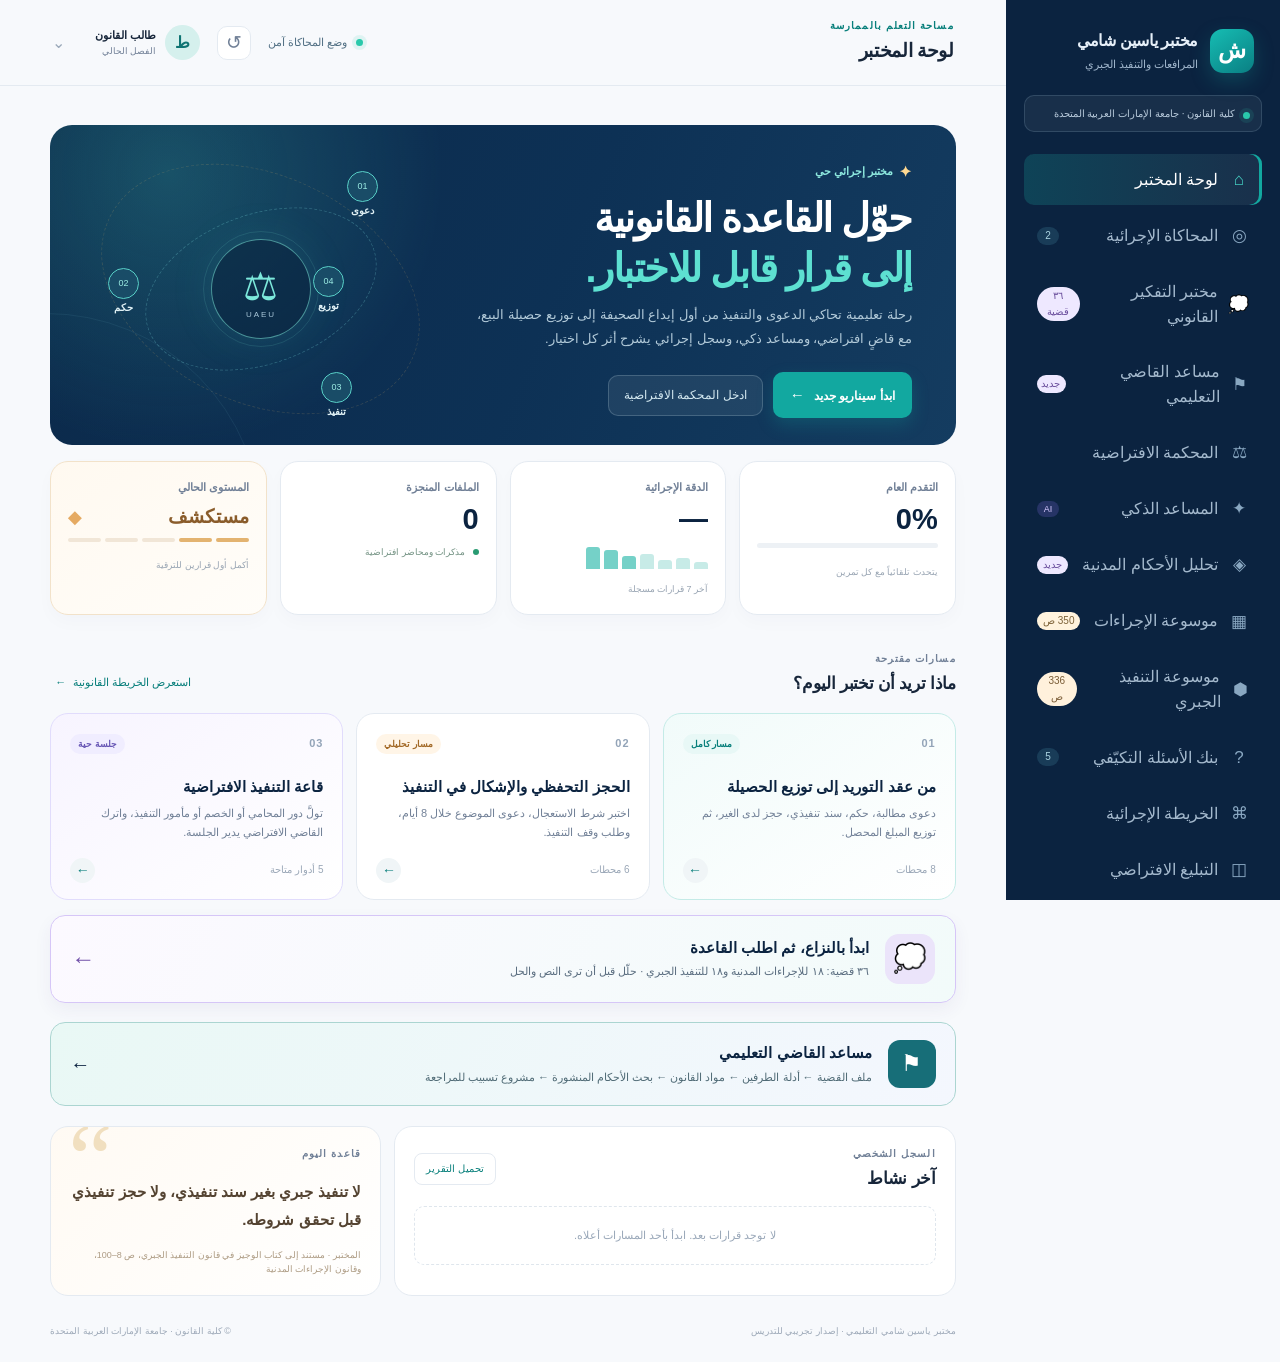
==== commit d1c996be: "إضافة مساعد القاضي التعليمي بمصادر قانونية ومراجعة بشرية" ====
--- a/learning-lab/index.html
+++ b/learning-lab/index.html
@@ -9,23 +9,24 @@
       content="منصة تعليمية تفاعلية للمرافعات والتنفيذ الجبري، منجزة من طرف الدكتور ياسين شامي، كلية القانون، جامعة الإمارات العربية المتحدة."
     />
     <title>مختبر ياسين شامي | المرافعات والتنفيذ الجبري</title>
-    <link rel="stylesheet" href="styles.css?v=20261010-cases36" />
-    <script defer src="book-data.js?v=20261010-cases36"></script>
-    <script defer src="book-corpus-1.js?v=20261010-cases36"></script>
-    <script defer src="book-corpus-2.js?v=20261010-cases36"></script>
-    <script defer src="book-corpus-3.js?v=20261010-cases36"></script>
-    <script defer src="book-corpus-4.js?v=20261010-cases36"></script>
-    <script defer src="book-corpus-5.js?v=20261010-cases36"></script>
-    <script defer src="book-corpus-6.js?v=20261010-cases36"></script>
-    <script defer src="book-corpus-7.js?v=20261010-cases36"></script>
-    <script defer src="book-corpus-8.js?v=20261010-cases36"></script>
-    <script defer src="enforcement-data.js?v=20261010-cases36"></script>
-    <script defer src="enforcement-corpus-1.js?v=20261010-cases36"></script>
-    <script defer src="enforcement-corpus-2.js?v=20261010-cases36"></script>
-    <script defer src="civil-law-data.js?v=20261010-cases36"></script>
-    <script defer src="thinking-data.js?v=20261010-cases36"></script>
-    <script defer src="thinking-cases-expanded.js?v=20261010-cases36"></script>
-    <script defer src="app.js?v=20261010-cases36"></script>
+    <link rel="stylesheet" href="styles.css?v=20261012-judgeass1" />
+    <script defer src="book-data.js?v=20261012-judgeass1"></script>
+    <script defer src="book-corpus-1.js?v=20261012-judgeass1"></script>
+    <script defer src="book-corpus-2.js?v=20261012-judgeass1"></script>
+    <script defer src="book-corpus-3.js?v=20261012-judgeass1"></script>
+    <script defer src="book-corpus-4.js?v=20261012-judgeass1"></script>
+    <script defer src="book-corpus-5.js?v=20261012-judgeass1"></script>
+    <script defer src="book-corpus-6.js?v=20261012-judgeass1"></script>
+    <script defer src="book-corpus-7.js?v=20261012-judgeass1"></script>
+    <script defer src="book-corpus-8.js?v=20261012-judgeass1"></script>
+    <script defer src="enforcement-data.js?v=20261012-judgeass1"></script>
+    <script defer src="enforcement-corpus-1.js?v=20261012-judgeass1"></script>
+    <script defer src="enforcement-corpus-2.js?v=20261012-judgeass1"></script>
+    <script defer src="civil-law-data.js?v=20261012-judgeass1"></script>
+    <script defer src="thinking-data.js?v=20261012-judgeass1"></script>
+    <script defer src="thinking-cases-expanded.js?v=20261012-judgeass1"></script>
+    <script defer src="judge-assistant.js?v=20261012-judgeass1"></script>
+    <script defer src="app.js?v=20261012-judgeass1"></script>
   </head>
   <body>
     <div class="app-shell">
@@ -57,6 +58,11 @@
             <span class="nav-icon" aria-hidden="true">💭</span>
             <span>مختبر التفكير القانوني</span>
             <span class="nav-badge new">٣٦ قضية</span>
+          </button>
+          <button class="nav-item" data-view="judge-assistant">
+            <span class="nav-icon" aria-hidden="true">⚑</span>
+            <span>مساعد القاضي التعليمي</span>
+            <span class="nav-badge new">جديد</span>
           </button>
           <button class="nav-item" data-view="court">
             <span class="nav-icon">⚖</span>
@@ -224,6 +230,7 @@
               </article>
             </div>
             <button type="button" class="thinking-promo" data-view="thinking"><span class="thinking-promo-icon" aria-hidden="true">💭</span><span><strong>ابدأ بالنزاع، ثم اطلب القاعدة</strong><small>٣٦ قضية: ١٨ للإجراءات المدنية و١٨ للتنفيذ الجبري · حلّل قبل أن ترى النص والحل</small></span><span class="thinking-promo-arrow" aria-hidden="true">←</span></button>
+            <button type="button" class="judge-dashboard-promo" data-view="judge-assistant"><span aria-hidden="true">⚑</span><span><strong>مساعد القاضي التعليمي</strong><small>ملف القضية ← أدلة الطرفين ← مواد القانون ← بحث الأحكام المنشورة ← مشروع تسبيب للمراجعة</small></span><b aria-hidden="true">←</b></button>
 
             <div class="bottom-dashboard-grid">
               <article class="activity-card">
@@ -284,6 +291,26 @@
             <p class="thinking-footnote">نشاط تدريبي: تظل حجج الطالب وتقديرها النهائي محل مناقشة الأستاذ. النصوص المعروضة مأخوذة من المواد المرفقة داخل المنصة، ويُتاح رابط المصدر الرسمي للتحقق من التحديثات.</p>
           </section>
 
+          <section class="view judge-assistant-view" id="view-judge-assistant" data-title="مساعد القاضي التعليمي">
+            <header class="judge-hero"><div><p class="eyebrow">من ملف النزاع إلى مشروع التسبيب</p><h2>مساعد القاضي التعليمي</h2><p>افحص الوقائع والطلبات والدفاع والأدلة، اختر النصوص المناسبة، ثم اكتب وجه انطباقها. تتكون مسودة معلّلة قابلة للمناقشة مع الأستاذ.</p><span class="judge-hero-caveat">نموذج تعليمي محلي · لا يصدر حكماً · لا يتحقق آلياً من الوقائع أو الأحكام</span></div><span class="judge-hero-icon" aria-hidden="true">⚖</span></header>
+            <nav class="judge-stage-bar" aria-label="خطوات الدراسة"><span>١ · ملف النزاع</span><span>٢ · النصوص القانونية</span><span>٣ · الأحكام المنشورة</span><span>٤ · مشروع التسبيب</span><span>٥ · مراجعة بشرية</span></nav>
+            <div class="judge-layout">
+              <div class="judge-main-column">
+                <section class="judge-panel"><div class="judge-panel-head"><span>01</span><div><h3>ملف القضية</h3><p>ابدأ بمثال تعليمي أو اكتب قضية افتراضية من المقرر.</p></div></div>
+                  <div class="judge-presets" id="judgePresets" role="group" aria-label="أمثلة قضايا افتراضية"></div>
+                  <div class="judge-form-grid"><label>نوع المسار<select id="judgeTrack"><option value="procedure">الإجراءات المدنية</option><option value="enforcement">التنفيذ الجبري</option></select></label><label>عنوان الملف<input id="judgeTitle" maxlength="100" placeholder="مثال: إعلان شركة على بريد قديم" /></label></div>
+                  <label class="judge-field">الوقائع الثابتة أو محل النزاع<textarea id="judgeFacts" maxlength="3500" placeholder="من فعل ماذا؟ ومتى؟ وما الذي لا يزال محل نزاع؟"></textarea></label>
+                  <div class="judge-form-grid"><label>طلب الطرف الأول<textarea id="judgeClaim" maxlength="1600" placeholder="الطلب وأساسه الواقعي"></textarea></label><label>رد الطرف الثاني<textarea id="judgeDefense" maxlength="1600" placeholder="الدفع أو المنازعة في الوقائع"></textarea></label><label>مستندات تؤيد الطرف الأول<textarea id="judgeClaimEvidence" maxlength="1200" placeholder="حدّد المستند لا الاستنتاج"></textarea></label><label>مستندات تؤيد الطرف الثاني<textarea id="judgeDefenseEvidence" maxlength="1200" placeholder="حدّد مستند النفي أو الاعتراض"></textarea></label></div>
+                  <div class="judge-form-actions"><button id="judgeAnalyze" class="primary-button" type="button">حلّل الملف وابحث عن النصوص ←</button><button id="judgeClear" class="ghost-button" type="button">ابدأ ملفاً جديداً</button></div><p class="judge-inline-message" id="judgeMessage" role="status"></p>
+                </section>
+                <section class="judge-panel" id="judgeLawPanel"><div class="judge-panel-head"><span>02</span><div><h3>النصوص المناسبة</h3><p>ترشيح بحثي من المواد المرفقة. اختيار النص لا يثبت انطباقه: اقرأه واكتب صلته بالواقعة.</p></div></div><div id="judgeLawResults" class="judge-law-results"></div><div class="judge-manual-law"><label for="judgeArticleNumber">رقم مادة أخرى من السجل</label><input id="judgeArticleNumber" inputmode="numeric" type="number" min="1" max="338" placeholder="مثلاً ٢٣٩" /><button id="judgeAddArticle" type="button" class="ghost-button">أضف المادة</button></div><label class="judge-field">وجه انطباق النص المختار على وقائع الملف<textarea id="judgeApplication" maxlength="2000" placeholder="اذكر المادة والواقعة المؤثرة، وبيّن الاحتمال المقابل إذا لم تثبت الواقعة."></textarea></label></section>
+                <section class="judge-panel"><div class="judge-panel-head"><span>03</span><div><h3>تقصّي الأحكام المنشورة</h3><p>ابحث في الموقع الرسمي بنفسك. سجّل رقم الحكم وملاحظة بحثية من صياغتك بعد الاطلاع على الأصل.</p></div></div><a class="judge-official-link" href="https://www.adjd.gov.ae/sites/eservices/ar/pages/judgments.aspx" target="_blank" rel="noopener noreferrer">افتح بوابة نشر الأحكام بدائرة القضاء ـ أبوظبي ↗</a><div class="judge-form-grid"><label>رقم الحكم أو الطعن والسنة<input id="judgePrecedentRef" maxlength="100" placeholder="اكتب المرجع إذا تحققت منه في البوابة" /></label><label>رابط الحكم الرسمي، إن توفر<input id="judgePrecedentUrl" type="url" maxlength="450" placeholder="https://www.adjd.gov.ae/..." /></label></div><label class="judge-field">ملاحظة بحثية بصياغتك، دون نسخ الحكم<textarea id="judgePrecedentNote" maxlength="350" placeholder="لماذا يشبه هذا الحكم الواقعة؟ وما الفرق المهم؟"></textarea></label><p class="judge-source-explainer">المرجع المسجّل من الطالب لا يعني تحقق المنصة من وجود الحكم أو صحة نسبته أو انطباقه. لا تُدرج نص الحكم الكامل؛ اطلع عليه في بوابته الأصلية.</p></section>
+              </div>
+              <aside class="judge-side-column"><section class="judge-panel judge-draft-panel"><div class="judge-panel-head"><span>04</span><div><h3>مشروع تسبيب قابل للمراجعة</h3><p>اختر احتمالاً واذكر سببك. تُظهر المسودة ما يثبت وما يحتاج إلى تحقق.</p></div></div><label class="judge-field">النتيجة التي يرجحها الطالب<select id="judgeOutcome"><option value="review">يلزم استكمال الوقائع أو الدليل</option><option value="accept">قد يقبل الطلب إذا ثبتت شروطه</option><option value="reject">قد يرفض الطلب إذا لم تثبت شروطه</option></select></label><label class="judge-field">تعليل الترجيح والرد على أقوى دفع<textarea id="judgeReason" maxlength="1800" placeholder="لماذا؟ ما الدليل الحاسم؟ وكيف تجيب عن الخصم؟"></textarea></label><button type="button" id="judgeGenerate" class="primary-button full-width">أنشئ مشروع التسبيب</button><div id="judgeDraft" class="judge-draft-content" aria-live="polite"><div class="judge-empty">ابدأ بملف افتراضي ثم اختر مادة واكتب وجه انطباقها. ستظهر المسودة هنا مع أوجه النقص ومراجعها.</div></div><button type="button" id="judgeDownload" class="ghost-button judge-download" hidden>حمّل المشروع للمناقشة مع الأستاذ</button></section>
+                <section class="judge-panel judge-human-panel"><div class="judge-panel-head"><span>05</span><div><h3>مراجعة بشرية</h3><p>مساحة لتعليق الأستاذ أو الطالب؛ لا تثبت صفة المراجع.</p></div></div><label class="judge-field">ما الذي يحتاج إلى تصحيح أو تحقق؟<textarea id="judgeReview" maxlength="1600" placeholder="مثال: راجع نص المادة في نسخته النافذة، أو تحقّق من تاريخ الإعلان."></textarea></label><p class="judge-source-explainer">تُحفظ المدخلات التدريبية على جهازك فقط. استعمل أسماء افتراضية ولا تدرج بيانات قضية حقيقية.</p></section></aside>
+            </div>
+          </section>
+
           <section class="view" id="view-court" data-title="المحكمة الافتراضية">
             <div class="page-intro court-intro"><div><p class="eyebrow">جلسة محاكاة · لا أثر قانوني حقيقي</p><h2>المحكمة الافتراضية</h2><p>تدرب على المرافعة في منازعة تنفيذية، مع توزيع أدوار ديناميكي وقاضٍ افتراضي يطلب المستندات ويعلّل قراره.</p></div><div class="court-clock"><span class="live-dot"></span><strong>الجلسة مفتوحة</strong><small id="courtTurnLabel">الدور: القاضي الافتراضي</small></div></div>
             <div class="court-layout">
--- a/learning-lab/styles.css
+++ b/learning-lab/styles.css
@@ -355,3 +355,21 @@
 @media (max-width: 950px) { .thinking-catalog-controls { grid-template-columns: repeat(2, minmax(0, 1fr)); }.thinking-results-count { padding: 0; align-self: center; } }
 @media (max-width: 620px) { .thinking-catalog-controls { grid-template-columns: 1fr; gap: 9px; }.thinking-results-count { text-align: right; }.thinking-case-tabs { margin-top: 11px; max-height: 320px; overflow-y: auto; padding: 2px; }.thinking-track-button { min-height: 50px; } }
 @media (max-width: 620px) { .thinking-intro { align-items: flex-start; gap: 12px; padding: 22px 18px; }.thinking-intro-icon { flex-basis: 45px; width: 45px; height: 45px; border-radius: 12px; font-size: 25px; }.thinking-intro p:last-child { font-size: 12px; }.thinking-case-tabs { gap: 7px; }.thinking-case-tab { min-height: 100px; padding: 10px; }.thinking-case-tab strong { font-size: 12px; }.thinking-progress { flex-wrap: nowrap; overflow-x: auto; padding-bottom: 7px; }.thinking-phase { flex: 0 0 auto; }.thinking-case-card, .thinking-work-card { padding: 16px; }.thinking-case-card h3 { font-size: 18px; }.thinking-story p { font-size: 13px; }.thinking-choices, .thinking-tools, .thinking-argument-grid, .thinking-comparison { grid-template-columns: 1fr; }.thinking-promo { padding: 13px; gap: 10px; }.thinking-promo-icon { flex-basis: 38px; width: 38px; height: 38px; font-size: 20px; }.thinking-promo strong { font-size: 13px; }.thinking-promo small { font-size: 10px; } }
+
+/* Case-first judge assistant: findings, citations and human review. */
+.judge-dashboard-promo { display: flex; align-items: center; gap: 16px; width: 100%; margin: 0 0 20px; padding: 17px 19px; border: 1px solid #abd5d1; border-radius: 15px; background: linear-gradient(115deg, #e9f8f5, #f4f7fe); color: var(--navy); text-align: right; cursor: pointer; }
+.judge-dashboard-promo > span:first-child { display: grid; place-items: center; flex: 0 0 48px; width: 48px; height: 48px; border-radius: 12px; color: white; background: #176e78; font-size: 23px; }.judge-dashboard-promo strong, .judge-dashboard-promo small { display: block; }.judge-dashboard-promo strong { font-size: 15px; }.judge-dashboard-promo small { margin-top: 4px; color: #506b76; font-size: 11px; line-height: 1.6; }.judge-dashboard-promo b { margin-right: auto; font-size: 20px; }
+.judge-hero { display: flex; justify-content: space-between; gap: 25px; padding: 30px; border-radius: 18px; color: #fff; background: linear-gradient(120deg, #112e47, #174e56); }
+.judge-hero .eyebrow { color: #a5e7d8; }.judge-hero h2 { margin: 4px 0 9px; font-size: clamp(23px, 3vw, 32px); }.judge-hero p:not(.eyebrow) { max-width: 660px; margin: 0; line-height: 1.85; font-size: 13px; color: #e2edf0; }.judge-hero-caveat { display: inline-block; margin-top: 16px; padding: 6px 11px; border: 1px solid #92c6c699; border-radius: 50px; font-size: 10px; }.judge-hero-icon { display: grid; place-items: center; flex: 0 0 70px; width: 70px; height: 70px; border: 1px solid #a9cfcf66; border-radius: 20px; font-size: 37px; }
+.judge-stage-bar { display: flex; flex-wrap: wrap; gap: 6px; margin: 18px 0; }.judge-stage-bar span { padding: 8px 10px; border: 1px solid #d9e9e9; border-radius: 20px; color: #266b71; background: #eef8f6; font-size: 11px; }
+.judge-layout { display: grid; grid-template-columns: minmax(0, 1.4fr) minmax(300px, 1fr); align-items: start; gap: 16px; }.judge-main-column, .judge-side-column { display: grid; gap: 16px; min-width: 0; }
+.judge-panel { padding: 22px; border: 1px solid #dce9e9; border-radius: 15px; background: #fff; box-shadow: 0 8px 20px rgba(9, 58, 68, .035); }.judge-panel-head { display: flex; gap: 11px; margin-bottom: 15px; }.judge-panel-head > span { display: grid; place-items: center; flex: 0 0 30px; width: 30px; height: 30px; border-radius: 9px; color: #fff; background: #1c7a7d; font-size: 12px; font-weight: 800; }.judge-panel-head h3 { margin: 0 0 3px; color: var(--navy); font-size: 16px; }.judge-panel-head p { margin: 0; color: #647985; font-size: 11px; line-height: 1.65; }
+.judge-presets { display: flex; flex-wrap: wrap; gap: 7px; margin-bottom: 17px; }.judge-presets button { padding: 8px 11px; border: 1px solid #d2e5e4; border-radius: 25px; color: #267078; background: #fff; font: inherit; font-size: 11px; cursor: pointer; }.judge-presets button.active, .judge-presets button:hover { color: #fff; background: #1d7478; }
+.judge-form-grid { display: grid; grid-template-columns: repeat(2,minmax(0,1fr)); gap: 12px; }.judge-form-grid label, .judge-field { display: grid; gap: 7px; min-width: 0; margin: 0 0 13px; color: #304a60; font-size: 12px; font-weight: 750; }.judge-form-grid input, .judge-form-grid textarea, .judge-form-grid select, .judge-field textarea, .judge-field select, .judge-manual-law input { width: 100%; min-width: 0; padding: 10px 11px; border: 1px solid #d7e3e8; border-radius: 9px; color: #1d3444; background: #fbfdfe; font: inherit; font-size: 12px; font-weight: 400; line-height: 1.7; }.judge-form-grid textarea, .judge-field textarea { min-height: 83px; resize: vertical; }.judge-field textarea { min-height: 95px; }.judge-form-grid :is(input,textarea,select):focus, .judge-field :is(textarea,select):focus, .judge-manual-law input:focus { outline: 2px solid #56aaad; outline-offset: 1px; }
+.judge-form-actions { display: flex; flex-wrap: wrap; align-items: center; gap: 9px; margin-top: 4px; }.judge-inline-message { min-height: 20px; margin: 10px 0 0; color: #177275; font-size: 11px; line-height: 1.7; }
+.judge-law-results { display: grid; gap: 9px; }.judge-law-card { overflow: hidden; border: 1px solid #dbe7ed; border-radius: 10px; }.judge-law-card.selected { border-color: #5aaeaa; background: #f4fbf8; }.judge-law-card > button:first-child { display: grid; gap: 4px; width: 100%; padding: 11px 13px; border: 0; color: #263c53; background: transparent; text-align: right; cursor: pointer; }.judge-law-card span { color: #237375; font-size: 10px; font-weight: 700; }.judge-law-card strong { font-size: 12px; }.judge-law-card small { color: #5d7180; font-size: 11px; line-height: 1.7; }.judge-source-button { margin: 0 12px 11px; padding: 5px 9px; border: 1px solid #bfdddd; border-radius: 6px; color: #19767a; background: #f3faf9; font: inherit; font-size: 10px; cursor: pointer; }.judge-law-empty, .judge-empty { margin: 0; padding: 17px; border: 1px dashed #d7e4e8; border-radius: 10px; color: #647786; background: #f8fbfd; font-size: 12px; line-height: 1.8; }.judge-manual-law { display: flex; flex-wrap: wrap; gap: 8px; align-items: center; margin: 14px 0; }.judge-manual-law label { flex: 1 1 155px; color: #426171; font-size: 12px; }.judge-manual-law input { flex: 0 1 90px; }.judge-manual-law button { flex: 0 0 auto; }
+.judge-official-link { display: inline-block; margin-bottom: 15px; padding: 9px 13px; border-radius: 8px; color: #fff; background: #196f76; font-size: 11px; text-decoration: none; }.judge-source-explainer { margin: 6px 0 0; color: #687c89; font-size: 11px; line-height: 1.8; }.judge-download { width: 100%; margin-top: 10px; }.judge-download[hidden] { display: none; }
+.judge-draft-content { margin-top: 14px; }.judge-report { overflow-wrap: anywhere; }.judge-report-banner { display: flex; flex-wrap: wrap; justify-content: space-between; gap: 6px; padding: 11px; border-radius: 10px; color: #694d1d; background: #fff6e8; font-size: 11px; font-weight: 800; }.judge-report-banner small { font-weight: 400; }.judge-report h4 { margin: 16px 0 3px; color: var(--navy); font-size: 17px; }.judge-report-sub { margin: 0 0 12px; color: #687b87; font-size: 11px; }.judge-report section { padding: 11px 0; border-top: 1px solid #e9eef1; }.judge-report section h5 { margin: 0 0 8px; color: #176d75; font-size: 12px; }.judge-report section p, .judge-report section li { margin: 5px 0; color: #344e62; font-size: 11px; line-height: 1.85; white-space: pre-wrap; }.judge-report section ul { padding-right: 20px; }.judge-report section a, .judge-report section button { display: inline-block; border: 0; padding: 1px 3px; color: #0e737d; background: transparent; font: inherit; font-size: 11px; text-decoration: underline; cursor: pointer; }.judge-report .judge-caveats { padding: 12px; border-radius: 9px; background: #fff8ef; }.judge-report .judge-caveats li { color: #815e2d; }
+.judge-assistant-view button:focus-visible, .judge-assistant-view a:focus-visible, .judge-dashboard-promo:focus-visible { outline: 3px solid #398f9b; outline-offset: 2px; }
+@media (max-width: 960px) { .judge-layout { grid-template-columns: 1fr; }.judge-side-column { grid-template-columns: repeat(2,minmax(0,1fr)); } }
+@media (max-width: 700px) { .judge-side-column, .judge-form-grid { grid-template-columns: 1fr; }.judge-hero { padding: 21px; }.judge-hero-icon { display: none; }.judge-panel { padding: 17px; }.judge-stage-bar { flex-wrap: nowrap; overflow-x: auto; padding-bottom: 5px; }.judge-stage-bar span { flex: 0 0 auto; }.judge-dashboard-promo { gap: 10px; padding: 13px; }.judge-dashboard-promo small { font-size: 10px; } }
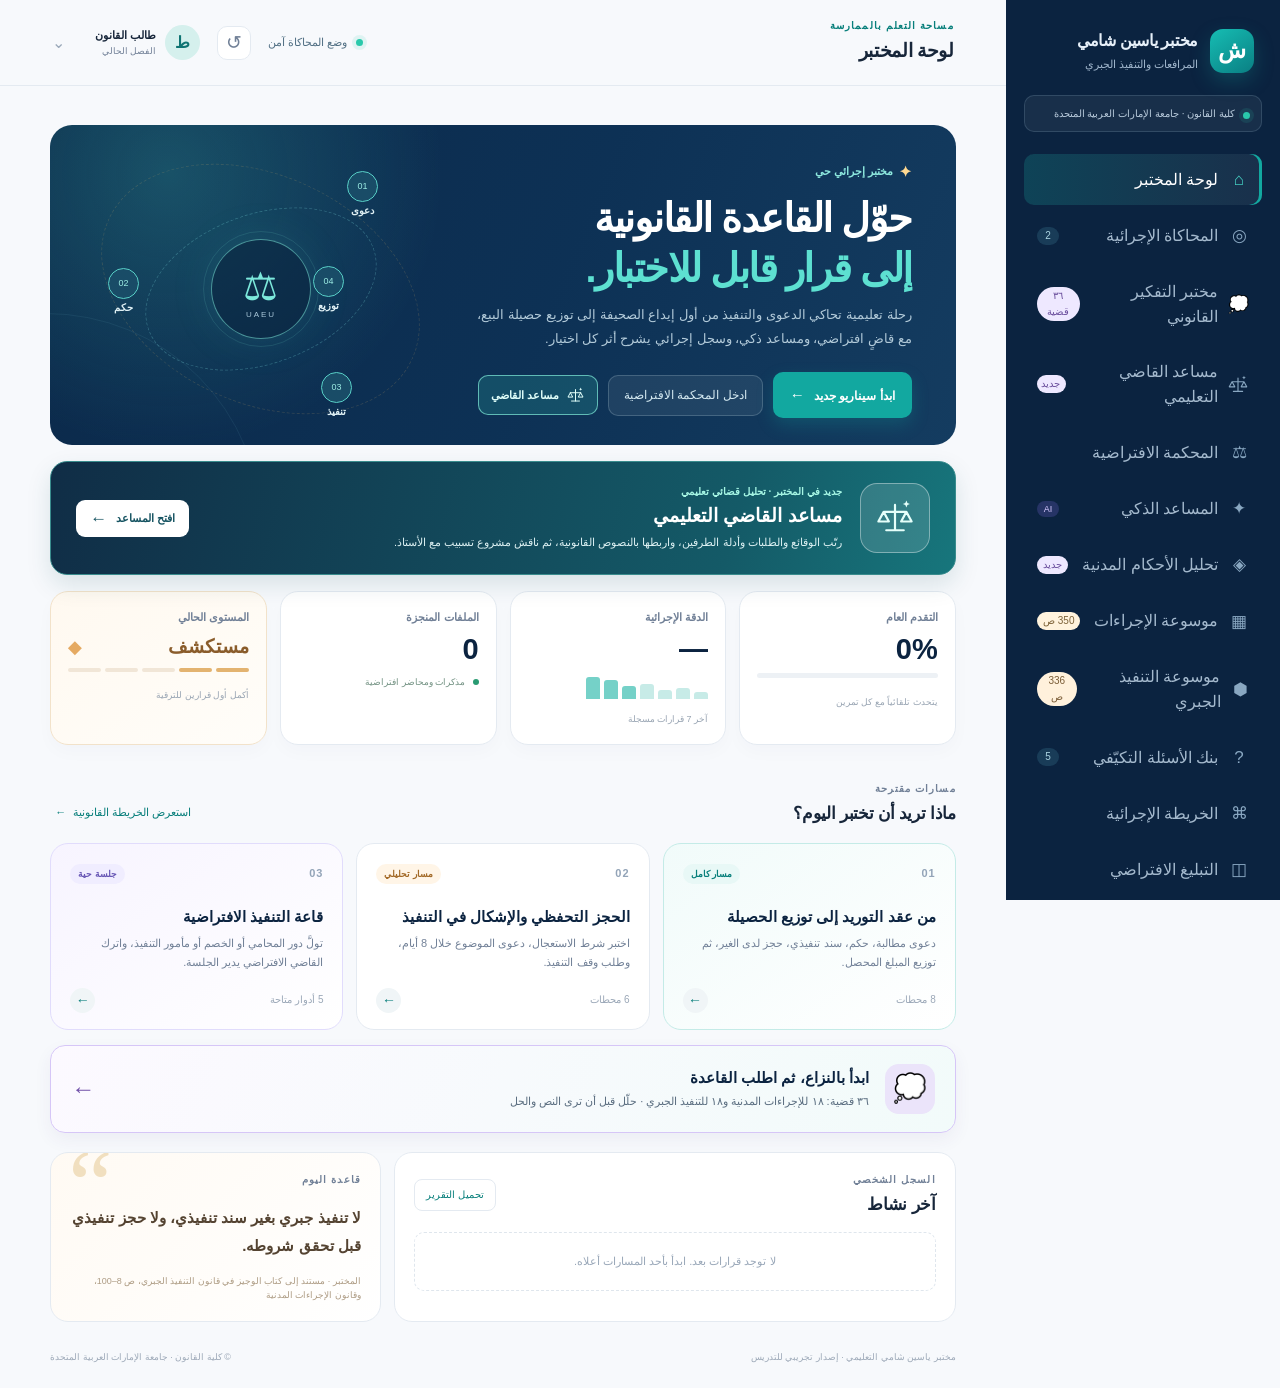
==== commit 31544545: "إبراز أيقونة مساعد القاضي التعليمي ومدخل الهاتف" ====
--- a/learning-lab/index.html
+++ b/learning-lab/index.html
@@ -9,7 +9,7 @@
       content="منصة تعليمية تفاعلية للمرافعات والتنفيذ الجبري، منجزة من طرف الدكتور ياسين شامي، كلية القانون، جامعة الإمارات العربية المتحدة."
     />
     <title>مختبر ياسين شامي | المرافعات والتنفيذ الجبري</title>
-    <link rel="stylesheet" href="styles.css?v=20261012-judgeass1" />
+    <link rel="stylesheet" href="styles.css?v=20261012-judgeicon1" />
     <script defer src="book-data.js?v=20261012-judgeass1"></script>
     <script defer src="book-corpus-1.js?v=20261012-judgeass1"></script>
     <script defer src="book-corpus-2.js?v=20261012-judgeass1"></script>
@@ -26,9 +26,15 @@
     <script defer src="thinking-data.js?v=20261012-judgeass1"></script>
     <script defer src="thinking-cases-expanded.js?v=20261012-judgeass1"></script>
     <script defer src="judge-assistant.js?v=20261012-judgeass1"></script>
-    <script defer src="app.js?v=20261012-judgeass1"></script>
+    <script defer src="app.js?v=20261012-judgeicon1"></script>
   </head>
   <body>
+    <svg class="judge-icon-defs" aria-hidden="true" xmlns="http://www.w3.org/2000/svg">
+      <symbol id="judgeInsightIcon" viewBox="0 0 48 48">
+        <path d="M24 9v29m-10 0h20M12 17h24M11 17 5 28h12l-6-11Zm26 0-6 11h12l-6-11Z" fill="none" stroke="currentColor" stroke-width="2.5" stroke-linecap="round" stroke-linejoin="round" />
+        <path d="m37 4 1.2 2.8L41 8l-2.8 1.2L37 12l-1.2-2.8L33 8l2.8-1.2L37 4Z" fill="currentColor" />
+      </symbol>
+    </svg>
     <div class="app-shell">
       <aside class="sidebar" id="sidebar">
         <div class="brand-lockup">
@@ -60,7 +66,7 @@
             <span class="nav-badge new">٣٦ قضية</span>
           </button>
           <button class="nav-item" data-view="judge-assistant">
-            <span class="nav-icon" aria-hidden="true">⚑</span>
+            <span class="nav-icon" aria-hidden="true"><svg class="judge-icon"><use href="#judgeInsightIcon" /></svg></span>
             <span>مساعد القاضي التعليمي</span>
             <span class="nav-badge new">جديد</span>
           </button>
@@ -162,6 +168,7 @@
                 <div class="hero-actions">
                   <button class="primary-button" data-view="simulator">ابدأ سيناريو جديد <span>←</span></button>
                   <button class="ghost-button" data-view="court">ادخل المحكمة الافتراضية</button>
+                  <button class="judge-hero-shortcut" type="button" data-view="judge-assistant"><svg class="judge-icon" aria-hidden="true"><use href="#judgeInsightIcon" /></svg> مساعد القاضي</button>
                 </div>
               </div>
               <div class="hero-visual" aria-label="مخطط الرحلة الإجرائية">
@@ -175,6 +182,12 @@
               </div>
             </div>
 
+            <button type="button" class="judge-launch-card" data-view="judge-assistant" aria-label="افتح مساعد القاضي التعليمي لتحليل قضية افتراضية">
+              <span class="judge-launch-icon" aria-hidden="true"><svg class="judge-icon"><use href="#judgeInsightIcon" /></svg></span>
+              <span class="judge-launch-copy"><span class="judge-launch-eyebrow">جديد في المختبر · تحليل قضائي تعليمي</span><strong>مساعد القاضي التعليمي</strong><small>رتّب الوقائع والطلبات وأدلة الطرفين، واربطها بالنصوص القانونية، ثم ناقش مشروع تسبيب مع الأستاذ.</small></span>
+              <span class="judge-launch-cta">افتح المساعد <span aria-hidden="true">←</span></span>
+            </button>
+
             <div class="metric-grid">
               <article class="metric-card">
                 <div class="metric-label">التقدم العام</div>
@@ -230,7 +243,6 @@
               </article>
             </div>
             <button type="button" class="thinking-promo" data-view="thinking"><span class="thinking-promo-icon" aria-hidden="true">💭</span><span><strong>ابدأ بالنزاع، ثم اطلب القاعدة</strong><small>٣٦ قضية: ١٨ للإجراءات المدنية و١٨ للتنفيذ الجبري · حلّل قبل أن ترى النص والحل</small></span><span class="thinking-promo-arrow" aria-hidden="true">←</span></button>
-            <button type="button" class="judge-dashboard-promo" data-view="judge-assistant"><span aria-hidden="true">⚑</span><span><strong>مساعد القاضي التعليمي</strong><small>ملف القضية ← أدلة الطرفين ← مواد القانون ← بحث الأحكام المنشورة ← مشروع تسبيب للمراجعة</small></span><b aria-hidden="true">←</b></button>
 
             <div class="bottom-dashboard-grid">
               <article class="activity-card">
--- a/learning-lab/styles.css
+++ b/learning-lab/styles.css
@@ -356,9 +356,22 @@
 @media (max-width: 620px) { .thinking-catalog-controls { grid-template-columns: 1fr; gap: 9px; }.thinking-results-count { text-align: right; }.thinking-case-tabs { margin-top: 11px; max-height: 320px; overflow-y: auto; padding: 2px; }.thinking-track-button { min-height: 50px; } }
 @media (max-width: 620px) { .thinking-intro { align-items: flex-start; gap: 12px; padding: 22px 18px; }.thinking-intro-icon { flex-basis: 45px; width: 45px; height: 45px; border-radius: 12px; font-size: 25px; }.thinking-intro p:last-child { font-size: 12px; }.thinking-case-tabs { gap: 7px; }.thinking-case-tab { min-height: 100px; padding: 10px; }.thinking-case-tab strong { font-size: 12px; }.thinking-progress { flex-wrap: nowrap; overflow-x: auto; padding-bottom: 7px; }.thinking-phase { flex: 0 0 auto; }.thinking-case-card, .thinking-work-card { padding: 16px; }.thinking-case-card h3 { font-size: 18px; }.thinking-story p { font-size: 13px; }.thinking-choices, .thinking-tools, .thinking-argument-grid, .thinking-comparison { grid-template-columns: 1fr; }.thinking-promo { padding: 13px; gap: 10px; }.thinking-promo-icon { flex-basis: 38px; width: 38px; height: 38px; font-size: 20px; }.thinking-promo strong { font-size: 13px; }.thinking-promo small { font-size: 10px; } }
 
-/* Case-first judge assistant: findings, citations and human review. */
-.judge-dashboard-promo { display: flex; align-items: center; gap: 16px; width: 100%; margin: 0 0 20px; padding: 17px 19px; border: 1px solid #abd5d1; border-radius: 15px; background: linear-gradient(115deg, #e9f8f5, #f4f7fe); color: var(--navy); text-align: right; cursor: pointer; }
-.judge-dashboard-promo > span:first-child { display: grid; place-items: center; flex: 0 0 48px; width: 48px; height: 48px; border-radius: 12px; color: white; background: #176e78; font-size: 23px; }.judge-dashboard-promo strong, .judge-dashboard-promo small { display: block; }.judge-dashboard-promo strong { font-size: 15px; }.judge-dashboard-promo small { margin-top: 4px; color: #506b76; font-size: 11px; line-height: 1.6; }.judge-dashboard-promo b { margin-right: auto; font-size: 20px; }
+/* Direct, recognizable entry for the case analysis assistant. */
+.judge-icon-defs { position: absolute; width: 0; height: 0; overflow: hidden; }
+.judge-icon { display: inline-block; width: 22px; height: 22px; vertical-align: middle; }
+.judge-hero-shortcut { display: inline-flex; align-items: center; justify-content: center; gap: 7px; min-height: 40px; padding: 8px 12px; border: 1px solid rgba(129, 234, 215, .7); border-radius: 10px; background: rgba(45, 166, 158, .25); color: #e1fffa; font: inherit; font-size: 11px; font-weight: 800; cursor: pointer; }
+.judge-hero-shortcut:hover { background: rgba(45, 166, 158, .4); }
+.judge-hero-shortcut .judge-icon { width: 19px; height: 19px; }
+.judge-launch-card { position: relative; display: flex; align-items: center; gap: 18px; width: 100%; margin-top: 16px; padding: 21px 25px; overflow: hidden; border: 1px solid #398c8d; border-radius: 17px; background: linear-gradient(105deg, #102d46, #145a67 75%, #17767c); color: #fff; text-align: right; font: inherit; cursor: pointer; box-shadow: 0 10px 25px rgba(19, 81, 88, .13); transition: transform .2s ease, box-shadow .2s ease; }
+.judge-launch-card:hover { transform: translateY(-2px); box-shadow: 0 15px 30px rgba(19, 81, 88, .22); }
+.judge-launch-icon { display: grid; place-items: center; flex: 0 0 70px; width: 70px; height: 70px; border: 1px solid rgba(255,255,255,.38); border-radius: 17px; background: rgba(255,255,255,.13); color: #e5fffa; }
+.judge-launch-icon .judge-icon { width: 42px; height: 42px; }
+.judge-launch-copy { display: grid; gap: 3px; min-width: 0; }
+.judge-launch-eyebrow { color: #a6f6e4; font-size: 10px; font-weight: 800; }
+.judge-launch-copy strong { font-size: 19px; line-height: 1.4; }
+.judge-launch-copy small { color: #dcf0f2; font-size: 11px; line-height: 1.8; }
+.judge-launch-cta { display: inline-flex; align-items: center; justify-content: center; gap: 9px; flex: 0 0 auto; margin-right: auto; padding: 10px 14px; border-radius: 9px; background: white; color: #155361; font-size: 11px; font-weight: 800; white-space: nowrap; }
+.judge-launch-cta span { font-size: 17px; line-height: .8; }
 .judge-hero { display: flex; justify-content: space-between; gap: 25px; padding: 30px; border-radius: 18px; color: #fff; background: linear-gradient(120deg, #112e47, #174e56); }
 .judge-hero .eyebrow { color: #a5e7d8; }.judge-hero h2 { margin: 4px 0 9px; font-size: clamp(23px, 3vw, 32px); }.judge-hero p:not(.eyebrow) { max-width: 660px; margin: 0; line-height: 1.85; font-size: 13px; color: #e2edf0; }.judge-hero-caveat { display: inline-block; margin-top: 16px; padding: 6px 11px; border: 1px solid #92c6c699; border-radius: 50px; font-size: 10px; }.judge-hero-icon { display: grid; place-items: center; flex: 0 0 70px; width: 70px; height: 70px; border: 1px solid #a9cfcf66; border-radius: 20px; font-size: 37px; }
 .judge-stage-bar { display: flex; flex-wrap: wrap; gap: 6px; margin: 18px 0; }.judge-stage-bar span { padding: 8px 10px; border: 1px solid #d9e9e9; border-radius: 20px; color: #266b71; background: #eef8f6; font-size: 11px; }
@@ -370,6 +383,6 @@
 .judge-law-results { display: grid; gap: 9px; }.judge-law-card { overflow: hidden; border: 1px solid #dbe7ed; border-radius: 10px; }.judge-law-card.selected { border-color: #5aaeaa; background: #f4fbf8; }.judge-law-card > button:first-child { display: grid; gap: 4px; width: 100%; padding: 11px 13px; border: 0; color: #263c53; background: transparent; text-align: right; cursor: pointer; }.judge-law-card span { color: #237375; font-size: 10px; font-weight: 700; }.judge-law-card strong { font-size: 12px; }.judge-law-card small { color: #5d7180; font-size: 11px; line-height: 1.7; }.judge-source-button { margin: 0 12px 11px; padding: 5px 9px; border: 1px solid #bfdddd; border-radius: 6px; color: #19767a; background: #f3faf9; font: inherit; font-size: 10px; cursor: pointer; }.judge-law-empty, .judge-empty { margin: 0; padding: 17px; border: 1px dashed #d7e4e8; border-radius: 10px; color: #647786; background: #f8fbfd; font-size: 12px; line-height: 1.8; }.judge-manual-law { display: flex; flex-wrap: wrap; gap: 8px; align-items: center; margin: 14px 0; }.judge-manual-law label { flex: 1 1 155px; color: #426171; font-size: 12px; }.judge-manual-law input { flex: 0 1 90px; }.judge-manual-law button { flex: 0 0 auto; }
 .judge-official-link { display: inline-block; margin-bottom: 15px; padding: 9px 13px; border-radius: 8px; color: #fff; background: #196f76; font-size: 11px; text-decoration: none; }.judge-source-explainer { margin: 6px 0 0; color: #687c89; font-size: 11px; line-height: 1.8; }.judge-download { width: 100%; margin-top: 10px; }.judge-download[hidden] { display: none; }
 .judge-draft-content { margin-top: 14px; }.judge-report { overflow-wrap: anywhere; }.judge-report-banner { display: flex; flex-wrap: wrap; justify-content: space-between; gap: 6px; padding: 11px; border-radius: 10px; color: #694d1d; background: #fff6e8; font-size: 11px; font-weight: 800; }.judge-report-banner small { font-weight: 400; }.judge-report h4 { margin: 16px 0 3px; color: var(--navy); font-size: 17px; }.judge-report-sub { margin: 0 0 12px; color: #687b87; font-size: 11px; }.judge-report section { padding: 11px 0; border-top: 1px solid #e9eef1; }.judge-report section h5 { margin: 0 0 8px; color: #176d75; font-size: 12px; }.judge-report section p, .judge-report section li { margin: 5px 0; color: #344e62; font-size: 11px; line-height: 1.85; white-space: pre-wrap; }.judge-report section ul { padding-right: 20px; }.judge-report section a, .judge-report section button { display: inline-block; border: 0; padding: 1px 3px; color: #0e737d; background: transparent; font: inherit; font-size: 11px; text-decoration: underline; cursor: pointer; }.judge-report .judge-caveats { padding: 12px; border-radius: 9px; background: #fff8ef; }.judge-report .judge-caveats li { color: #815e2d; }
-.judge-assistant-view button:focus-visible, .judge-assistant-view a:focus-visible, .judge-dashboard-promo:focus-visible { outline: 3px solid #398f9b; outline-offset: 2px; }
+.judge-assistant-view button:focus-visible, .judge-assistant-view a:focus-visible, .judge-launch-card:focus-visible, .judge-hero-shortcut:focus-visible { outline: 3px solid #91f9e7; outline-offset: 3px; }
 @media (max-width: 960px) { .judge-layout { grid-template-columns: 1fr; }.judge-side-column { grid-template-columns: repeat(2,minmax(0,1fr)); } }
-@media (max-width: 700px) { .judge-side-column, .judge-form-grid { grid-template-columns: 1fr; }.judge-hero { padding: 21px; }.judge-hero-icon { display: none; }.judge-panel { padding: 17px; }.judge-stage-bar { flex-wrap: nowrap; overflow-x: auto; padding-bottom: 5px; }.judge-stage-bar span { flex: 0 0 auto; }.judge-dashboard-promo { gap: 10px; padding: 13px; }.judge-dashboard-promo small { font-size: 10px; } }
+@media (max-width: 700px) { .judge-side-column, .judge-form-grid { grid-template-columns: 1fr; }.judge-hero { padding: 21px; }.judge-hero-icon { display: none; }.judge-panel { padding: 17px; }.judge-stage-bar { flex-wrap: nowrap; overflow-x: auto; padding-bottom: 5px; }.judge-launch-card { display: grid; grid-template-columns: 52px minmax(0,1fr); gap: 10px 13px; padding: 16px; }.judge-launch-icon { width: 52px; height: 52px; }.judge-launch-icon .judge-icon { width: 31px; height: 31px; }.judge-launch-copy strong { font-size: 15px; }.judge-launch-copy small { font-size: 10px; }.judge-launch-cta { grid-column: 1 / -1; width: 100%; margin: 3px 0 0; } }
